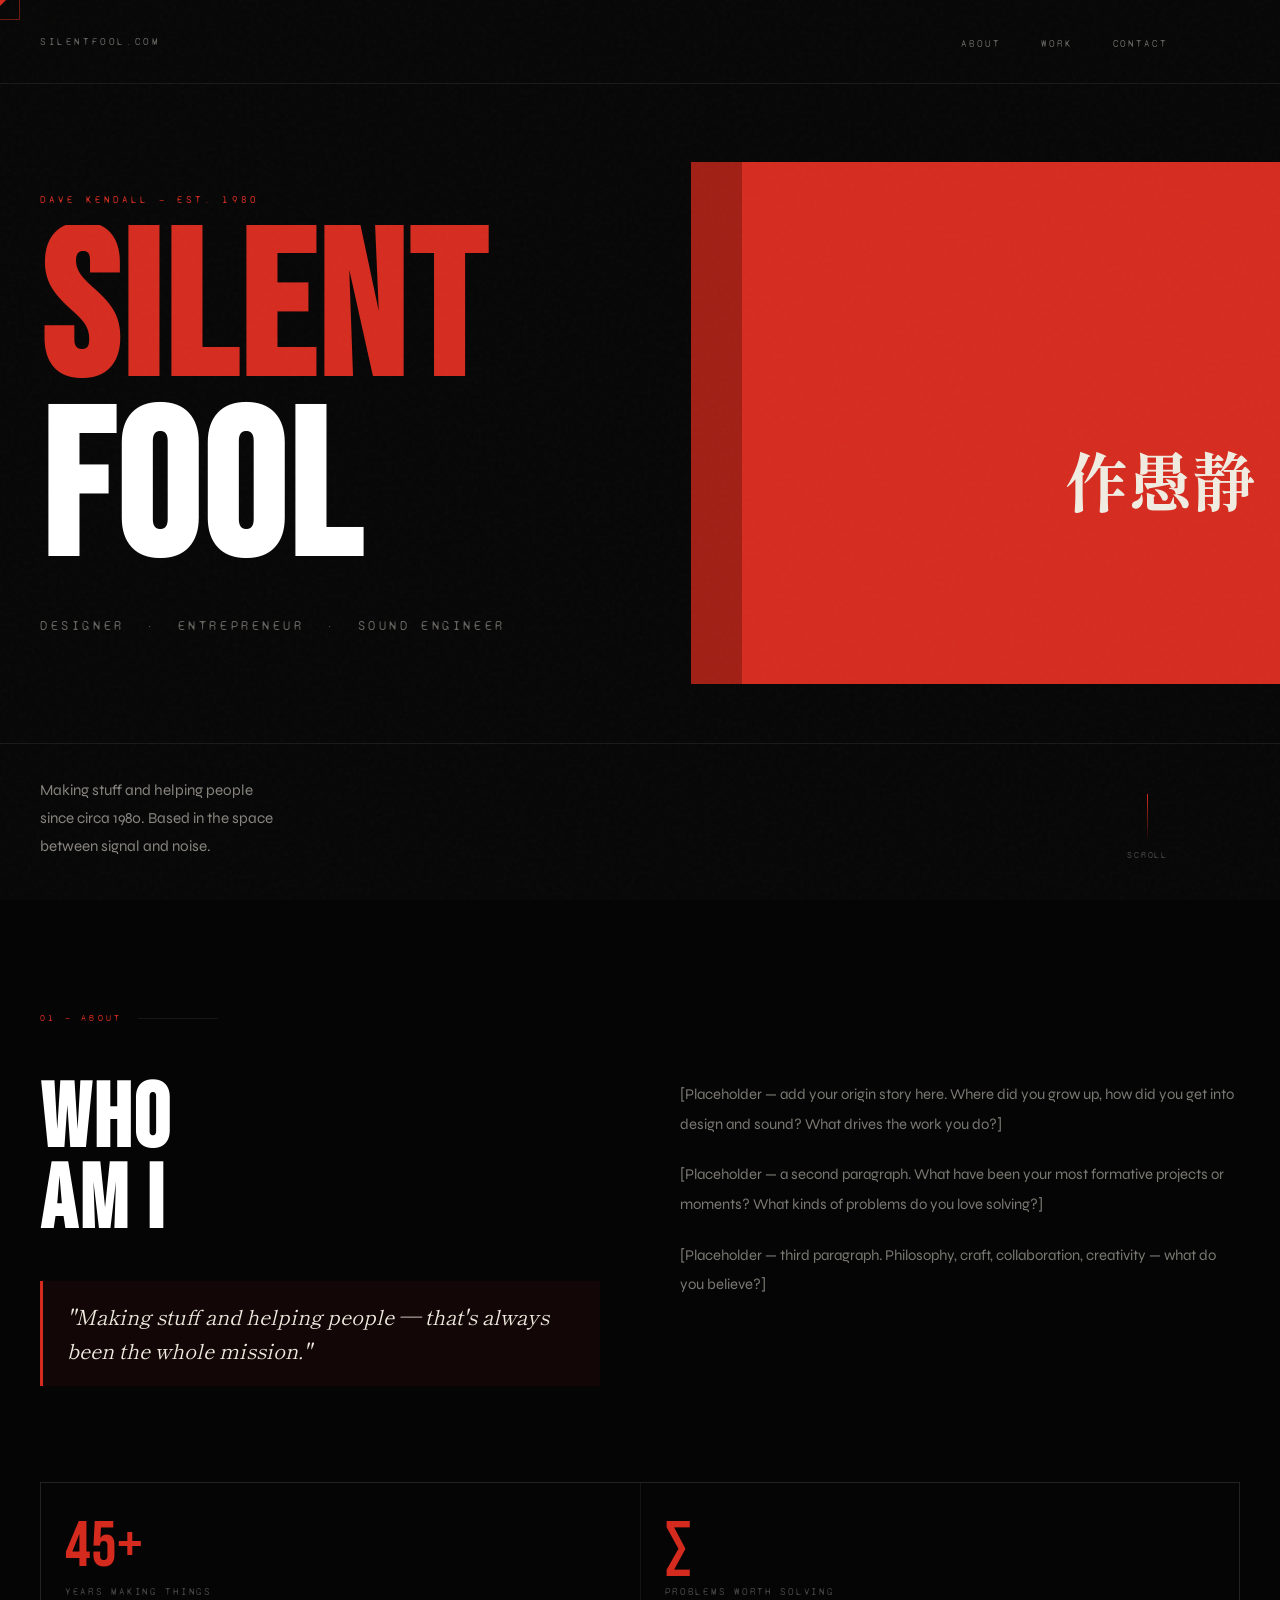
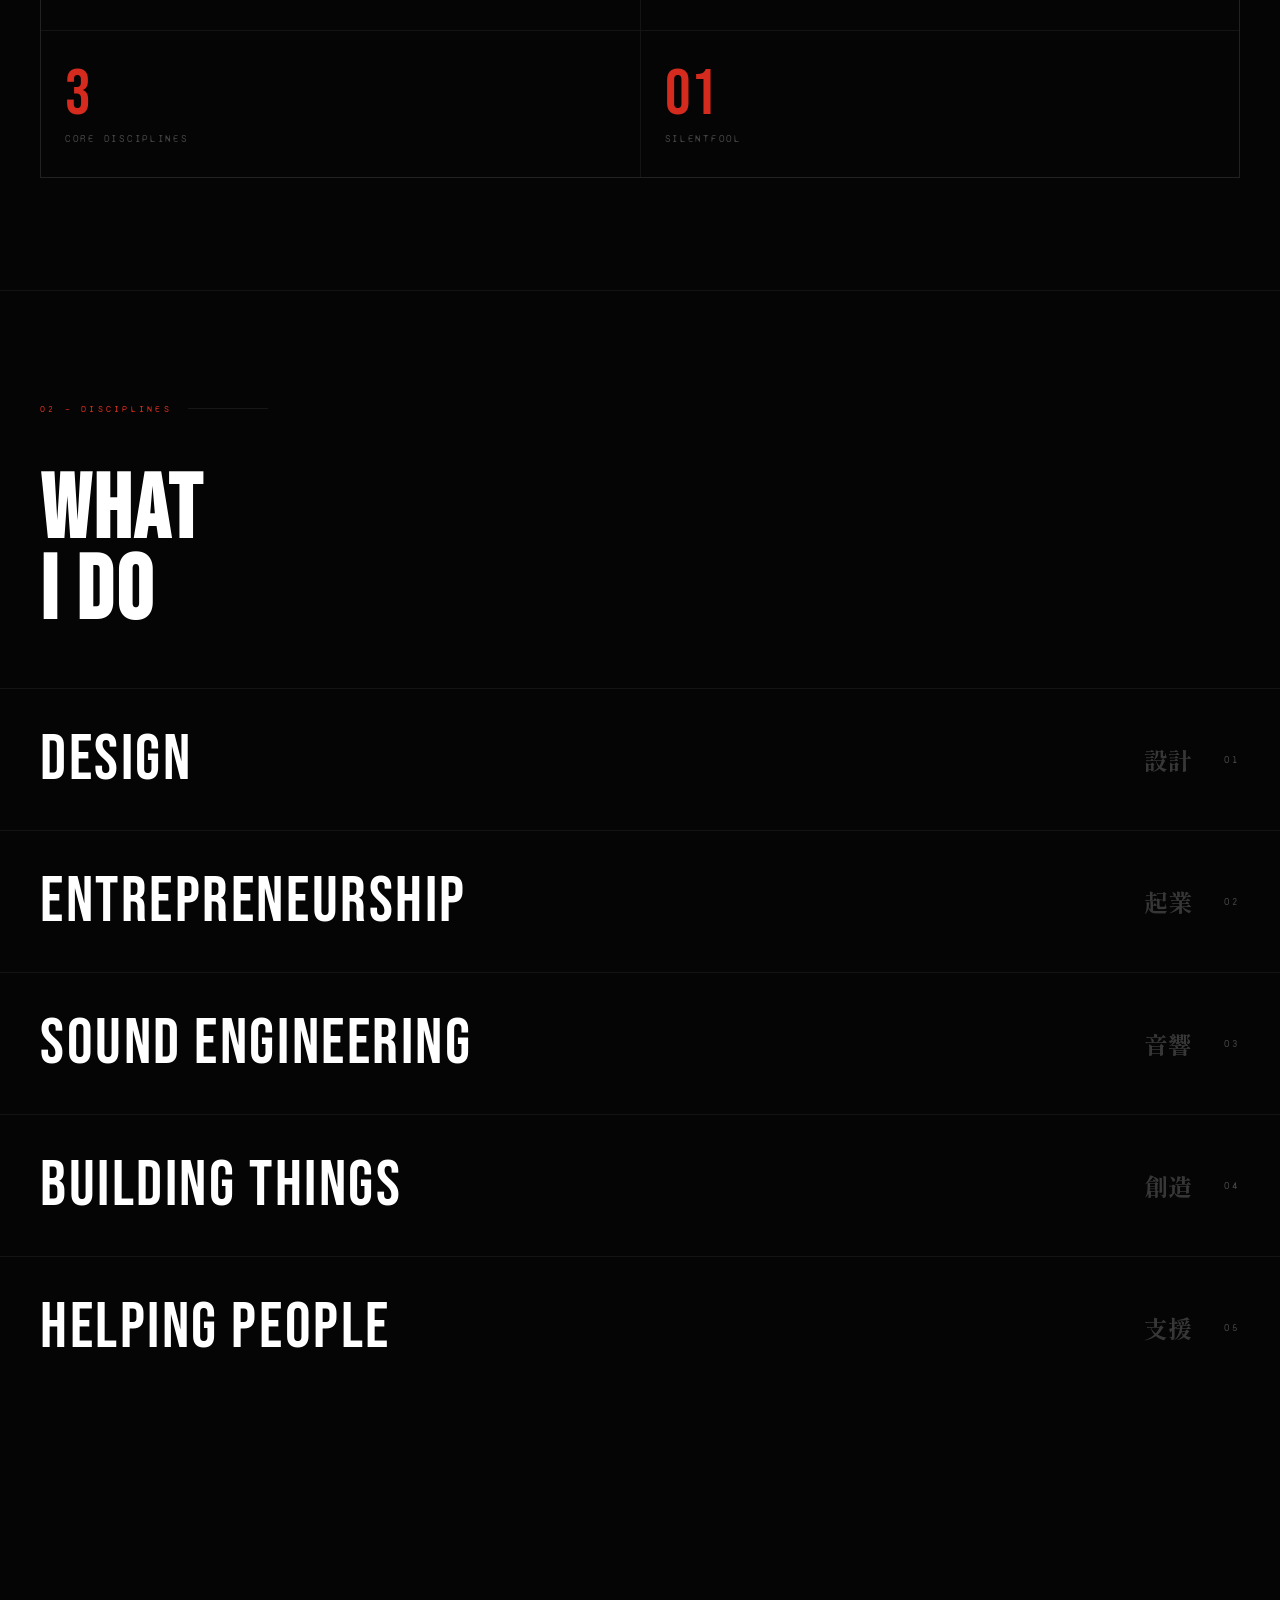
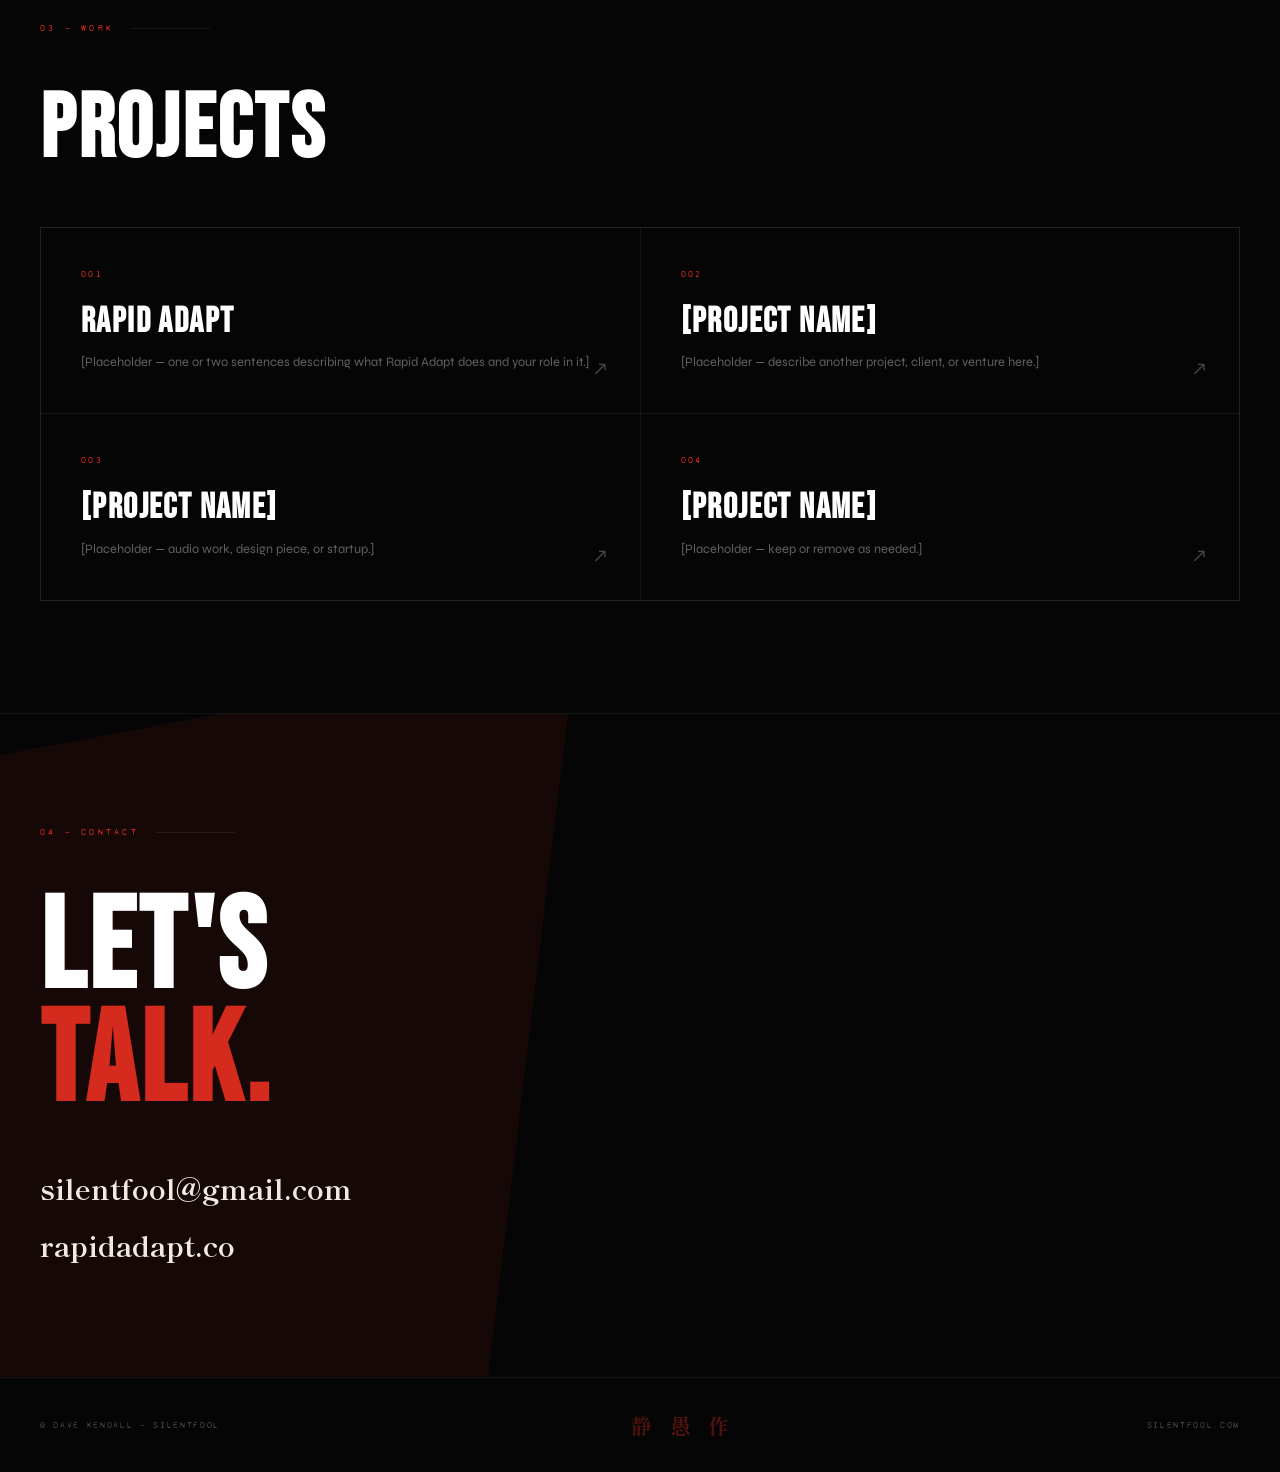
==== index.html @ 52af2497 "Add files via upload" ====
<!DOCTYPE html>
<html lang="en">
<head>
  <meta charset="UTF-8" />
  <meta name="viewport" content="width=device-width, initial-scale=1.0" />
  <title>SILENTFOOL — DAVE KENDALL</title>
  <link rel="preconnect" href="https://fonts.googleapis.com" />
  <link rel="preconnect" href="https://fonts.gstatic.com" crossorigin />
  <link href="https://fonts.googleapis.com/css2?family=Bebas+Neue&family=Shippori+Mincho:wght@400;700;800&family=Syne+Mono&family=Syne:wght@400;600&display=swap" rel="stylesheet" />
  <link rel="stylesheet" href="style.css" />
</head>
<body>

  <div id="cur"></div>
  <div id="cur-ring"></div>

  <!-- ══ HERO ══ -->
  <section class="hero">
    <div class="hero-block"></div>
    <div class="side-kanji">静<br>愚<br>作</div>

    <nav class="hero-topbar">
      <span class="topbar-logo">silentfool.com</span>
      <ul class="topbar-nav">
        <li><a href="#about">About</a></li>
        <li><a href="#disciplines">Work</a></li>
        <li><a href="#contact">Contact</a></li>
      </ul>
    </nav>

    <div class="hero-body">
      <p class="hero-eyebrow">Dave Kendall — est. 1980</p>
      <h1 class="hero-h1">
        <span class="line"><span class="red">SILENT</span></span>
        <span class="line">FOOL</span>
      </h1>
      <p class="hero-tagline">Designer &nbsp;·&nbsp; Entrepreneur &nbsp;·&nbsp; Sound Engineer</p>
    </div>

    <div class="hero-bottom">
      <p class="hero-desc">
        Making stuff and helping people<br>since circa 1980. Based in the space<br>between signal and noise.
      </p>
      <div class="scroll-cue">
        <span class="scroll-cue-line"></span>
        scroll
      </div>
    </div>
  </section>

  <!-- ══ ABOUT ══ -->
  <section class="section" id="about">
    <p class="sec-label reveal">01 — About</p>
    <div class="inner">
      <div class="about-left">
        <h2 class="sec-title reveal">WHO<br>AM I</h2>
        <blockquote class="about-pull reveal">
          "Making stuff and helping people — that's always been the whole mission."
        </blockquote>
      </div>
      <div class="about-body reveal">
        <p>[Placeholder — add your origin story here. Where did you grow up, how did you get into design and sound? What drives the work you do?]</p>
        <p>[Placeholder — a second paragraph. What have been your most formative projects or moments? What kinds of problems do you love solving?]</p>
        <p>[Placeholder — third paragraph. Philosophy, craft, collaboration, creativity — what do you believe?]</p>
      </div>
    </div>

    <div class="stats-grid reveal">
      <div class="stat-box">
        <div class="stat-num">45+</div>
        <div class="stat-label">Years making things</div>
      </div>
      <div class="stat-box">
        <div class="stat-num">∞</div>
        <div class="stat-label">Problems worth solving</div>
      </div>
      <div class="stat-box">
        <div class="stat-num">3</div>
        <div class="stat-label">Core disciplines</div>
      </div>
      <div class="stat-box">
        <div class="stat-num">01</div>
        <div class="stat-label">silentfool</div>
      </div>
    </div>
  </section>

  <!-- ══ DISCIPLINES ══ -->
  <section id="disciplines">
    <div class="disc-header">
      <p class="sec-label reveal">02 — Disciplines</p>
      <h2 class="sec-title reveal">WHAT<br>I DO</h2>
    </div>

    <div class="disc-row reveal">
      <span class="disc-name">Design</span>
      <div class="disc-right">
        <span class="disc-kanji">設計</span>
        <span class="disc-num">01</span>
      </div>
    </div>
    <div class="disc-row reveal">
      <span class="disc-name">Entrepreneurship</span>
      <div class="disc-right">
        <span class="disc-kanji">起業</span>
        <span class="disc-num">02</span>
      </div>
    </div>
    <div class="disc-row reveal">
      <span class="disc-name">Sound Engineering</span>
      <div class="disc-right">
        <span class="disc-kanji">音響</span>
        <span class="disc-num">03</span>
      </div>
    </div>
    <div class="disc-row reveal">
      <span class="disc-name">Building Things</span>
      <div class="disc-right">
        <span class="disc-kanji">創造</span>
        <span class="disc-num">04</span>
      </div>
    </div>
    <div class="disc-row reveal">
      <span class="disc-name">Helping People</span>
      <div class="disc-right">
        <span class="disc-kanji">支援</span>
        <span class="disc-num">05</span>
      </div>
    </div>
  </section>

  <!-- ══ WORK ══ -->
  <section class="section" id="work">
    <p class="sec-label reveal">03 — Work</p>
    <h2 class="sec-title reveal">PROJECTS</h2>

    <div class="work-grid reveal">
      <a class="work-card" href="https://rapidadapt.co" target="_blank" rel="noopener">
        <p class="card-num">001</p>
        <h3 class="card-title">Rapid Adapt</h3>
        <p class="card-desc">[Placeholder — one or two sentences describing what Rapid Adapt does and your role in it.]</p>
        <span class="card-arrow">↗</span>
      </a>
      <div class="work-card">
        <p class="card-num">002</p>
        <h3 class="card-title">[Project Name]</h3>
        <p class="card-desc">[Placeholder — describe another project, client, or venture here.]</p>
        <span class="card-arrow">↗</span>
      </div>
      <div class="work-card">
        <p class="card-num">003</p>
        <h3 class="card-title">[Project Name]</h3>
        <p class="card-desc">[Placeholder — audio work, design piece, or startup.]</p>
        <span class="card-arrow">↗</span>
      </div>
      <div class="work-card">
        <p class="card-num">004</p>
        <h3 class="card-title">[Project Name]</h3>
        <p class="card-desc">[Placeholder — keep or remove as needed.]</p>
        <span class="card-arrow">↗</span>
      </div>
    </div>
  </section>

  <!-- ══ CONTACT ══ -->
  <section class="section" id="contact">
    <div class="inner">
      <p class="sec-label reveal">04 — Contact</p>
      <h2 class="contact-title reveal">LET'S<br><span class="red">TALK.</span></h2>
      <div class="contact-links">
        <a class="contact-link reveal" href="mailto:silentfool@gmail.com">
          silentfool@gmail.com
          <span class="arrow">↗</span>
        </a>
        <a class="contact-link reveal" href="https://rapidadapt.co" target="_blank" rel="noopener">
          rapidadapt.co
          <span class="arrow">↗</span>
        </a>
      </div>
    </div>
  </section>

  <footer>
    <span class="footer-left">© Dave Kendall — silentfool</span>
    <span class="footer-kanji">静 愚 作</span>
    <span class="footer-right">silentfool.com</span>
  </footer>

  <script>
    // cursor
    const cur = document.getElementById('cur');
    const ring = document.getElementById('cur-ring');
    let mx = 0, my = 0, rx = 0, ry = 0;

    document.addEventListener('mousemove', e => {
      mx = e.clientX;
      my = e.clientY;
      cur.style.left = mx + 'px';
      cur.style.top  = my + 'px';
    });

    (function loop() {
      rx += (mx - rx) * .1;
      ry += (my - ry) * .1;
      ring.style.left = rx + 'px';
      ring.style.top  = ry + 'px';
      requestAnimationFrame(loop);
    })();

    document.querySelectorAll('a, .disc-row, .work-card, .stat-box').forEach(el => {
      el.addEventListener('mouseenter', () => document.body.classList.add('hovering'));
      el.addEventListener('mouseleave', () => document.body.classList.remove('hovering'));
    });

    // scroll reveal
    const obs = new IntersectionObserver(entries => {
      entries.forEach((e, i) => {
        if (e.isIntersecting) {
          setTimeout(() => e.target.classList.add('on'), i * 70);
          obs.unobserve(e.target);
        }
      });
    }, { threshold: 0.1 });

    document.querySelectorAll('.reveal').forEach(el => obs.observe(el));

    // ── TEXT SCRAMBLE ────────────────────────────────────────
    // Characters decode from noise — fitting for "signal and noise"
    {
      const GLYPHS = 'アイウエカキクセタチ!—=+*^?#01';

      function scramble(el, delay) {
        const text = el.textContent;
        const len  = text.length;
        const dur  = 750 + len * 32;

        setTimeout(() => {
          let t0 = null;
          (function tick(ts) {
            if (!t0) t0 = ts;
            const p    = Math.min((ts - t0) / dur, 1);
            const done = Math.floor(p * len);
            let out = '';
            for (let i = 0; i < len; i++) {
              if (!/[a-zA-Z0-9]/.test(text[i])) { out += text[i]; continue; }
              out += i < done
                ? text[i]
                : `<span class="sc">${GLYPHS[Math.floor(Math.random() * GLYPHS.length)]}</span>`;
            }
            el.innerHTML = out;
            p < 1 ? requestAnimationFrame(tick) : (el.textContent = text);
          })();
        }, delay);
      }

      scramble(document.querySelector('.hero-eyebrow'), 300);
      scramble(document.querySelector('.hero-tagline'), 820);
    }

    // ── MAGNETIC ELEMENTS ────────────────────────────────────
    {
      function magnetic(el, pull) {
        el.addEventListener('mousemove', e => {
          const r = el.getBoundingClientRect();
          const x = (e.clientX - r.left - r.width  / 2) * pull;
          const y = (e.clientY - r.top  - r.height / 2) * pull;
          el.style.transition = 'transform .08s linear';
          el.style.transform  = `translate(${x}px,${y}px)`;
        });
        el.addEventListener('mouseleave', () => {
          el.style.transition = 'transform .7s cubic-bezier(.22,1,.36,1)';
          el.style.transform  = '';
        });
      }

      document.querySelectorAll('.topbar-nav a').forEach(el => magnetic(el, 0.45));
      document.querySelectorAll('.contact-link').forEach(el  => magnetic(el, 0.18));
    }

    // ── HERO PARALLAX ────────────────────────────────────────
    // Delayed until after the slide-in animation completes (~1.3 s)
    {
      const hero  = document.querySelector('.hero');
      const block = document.querySelector('.hero-block');
      const kj    = document.querySelector('.side-kanji');

      setTimeout(() => {
        hero.addEventListener('mousemove', e => {
          const dx = (e.clientX / window.innerWidth  - .5) * 2;
          const dy = (e.clientY / window.innerHeight - .5) * 2;
          block.style.transform = `translate(${dx * -14}px,${dy * -9}px)`;
          kj.style.transform    = `translateY(-50%) translate(${dx * 7}px,${dy * 5}px)`;
        });

        hero.addEventListener('mouseleave', () => {
          [block, kj].forEach(el => { el.style.transition = 'transform 1.2s cubic-bezier(.22,1,.36,1)'; });
          block.style.transform = '';
          kj.style.transform    = 'translateY(-50%)';
          setTimeout(() => [block, kj].forEach(el => { el.style.transition = ''; }), 1200);
        });
      }, 1400);
    }

    // ── STAT COUNTERS ────────────────────────────────────────
    {
      const CYCLE = ['×', '≠', '≈', '∑', '∆', '◇', '∞'];

      function animateStat(el) {
        const raw = el.textContent.trim();

        // ∞ — cycle through math symbols then resolve
        if (raw === '∞') {
          let i = 0;
          const id = setInterval(() => {
            el.textContent = CYCLE[i++ % CYCLE.length];
            if (i >= CYCLE.length * 4) { clearInterval(id); el.textContent = '∞'; }
          }, 55);
          return;
        }

        // numeric — ease-out count-up
        const m = raw.match(/^(\d+)(.*)$/);
        if (!m) return;
        const target = +m[1], suffix = m[2];
        const pad    = m[1].startsWith('0') ? m[1].length : 0;
        let t0 = null;

        (function tick(ts) {
          if (!t0) t0 = ts;
          const p  = Math.min((ts - t0) / 1100, 1);
          const ep = 1 - Math.pow(1 - p, 3); // ease out cubic
          const n  = Math.round(ep * target);
          el.textContent = (pad ? String(n).padStart(pad, '0') : n) + suffix;
          p < 1 ? requestAnimationFrame(tick) : (el.textContent = raw);
        })();
      }

      const cntObs = new IntersectionObserver(entries => {
        entries.forEach(e => {
          if (!e.isIntersecting) return;
          animateStat(e.target);
          cntObs.unobserve(e.target);
        });
      }, { threshold: 0.6 });

      document.querySelectorAll('.stat-num').forEach(el => cntObs.observe(el));
    }
  </script>

</body>
</html>
---- style.css ----
*, *::before, *::after { box-sizing: border-box; margin: 0; padding: 0; }

:root {
  --black:     #050505;
  --red:       #d42b1e;
  --red2:      #a01e14;
  --cream:     #f0ebe0;
  --cream-dim: rgba(240,235,224,.4);
  --white:     #ffffff;
  --muted:     #444;
  --mono:      'Syne Mono', monospace;
}

html { scroll-behavior: smooth; }

body {
  background: var(--black);
  color: var(--cream);
  font-family: 'Syne', sans-serif;
  overflow-x: hidden;
  cursor: none;
}

/* ── CURSOR ── */
#cur {
  position: fixed; width: 12px; height: 12px;
  background: var(--red);
  pointer-events: none; z-index: 9999;
  transform: translate(-50%,-50%);
  transition: transform .12s, width .2s, height .2s;
  clip-path: polygon(50% 0%,100% 50%,50% 100%,0% 50%);
}
#cur-ring {
  position: fixed; width: 40px; height: 40px;
  border: 1px solid rgba(212,43,30,.5);
  pointer-events: none; z-index: 9998;
  transform: translate(-50%,-50%);
  transition: width .35s cubic-bezier(.22,1,.36,1), height .35s cubic-bezier(.22,1,.36,1), border-color .3s;
}
body.hovering #cur { transform: translate(-50%,-50%) scale(2); }
body.hovering #cur-ring { width: 64px; height: 64px; border-color: rgba(212,43,30,.8); }

/* ── NOISE ── */
body::before {
  content: '';
  position: fixed; inset: 0; z-index: 200;
  pointer-events: none;
  background-image: url("data:image/svg+xml,%3Csvg viewBox='0 0 256 256' xmlns='http://www.w3.org/2000/svg'%3E%3Cfilter id='n'%3E%3CfeTurbulence type='fractalNoise' baseFrequency='0.85' numOctaves='4' stitchTiles='stitch'/%3E%3C/filter%3E%3Crect width='100%25' height='100%25' filter='url(%23n)' opacity='0.04'/%3E%3C/svg%3E");
  mix-blend-mode: screen;
  opacity: .7;
}

/* ══════════════════════════════
   HERO
══════════════════════════════ */
.hero {
  min-height: 100vh;
  display: grid;
  grid-template-rows: auto 1fr auto;
  position: relative;
  overflow: hidden;
}

.hero-block {
  position: absolute;
  top: 18%; right: 0;
  width: 42vw; height: 58%;
  background: var(--red);
  z-index: 0;
  transform: translateX(100%);
  animation: slideInBlock .9s cubic-bezier(.22,1,.36,1) .4s forwards;
}

.hero-block::after {
  content: '';
  position: absolute;
  top: 0; left: -4vw;
  width: 4vw; height: 100%;
  background: var(--red2);
}

@keyframes slideInBlock {
  to { transform: translateX(0); }
}

.side-kanji {
  position: absolute;
  right: 1.5rem; top: 50%;
  transform: translateY(-50%);
  writing-mode: vertical-rl;
  font-family: 'Shippori Mincho', serif;
  font-size: clamp(2.5rem, 5vw, 4.5rem);
  font-weight: 800;
  color: var(--cream);
  letter-spacing: .15em;
  z-index: 2;
  line-height: 1;
  opacity: 0;
  animation: fadeUp .8s ease .9s forwards;
}

.hero-topbar {
  position: relative; z-index: 3;
  display: flex;
  justify-content: space-between;
  align-items: center;
  padding: 2rem 7rem 2rem 2.5rem;
  border-bottom: 1px solid rgba(255,255,255,.08);
  opacity: 0;
  animation: fadeDown .7s ease .1s forwards;
}

.topbar-logo {
  font-family: var(--mono);
  font-size: .65rem;
  letter-spacing: .25em;
  text-transform: uppercase;
  color: var(--cream-dim);
}

.topbar-nav {
  display: flex; gap: 2.5rem;
  list-style: none;
}

.topbar-nav a {
  font-family: var(--mono);
  font-size: .6rem;
  letter-spacing: .2em;
  text-transform: uppercase;
  color: var(--cream-dim);
  text-decoration: none;
  transition: color .2s;
  display: inline-block; /* required for magnetic transform */
}

.topbar-nav a:hover { color: var(--cream); }

.hero-body {
  position: relative; z-index: 3;
  display: flex;
  flex-direction: column;
  justify-content: center;
  padding: 0 7rem 0 2.5rem;
}

.hero-eyebrow {
  font-family: var(--mono);
  font-size: .65rem;
  letter-spacing: .3em;
  text-transform: uppercase;
  color: var(--red);
  margin-bottom: 1.2rem;
  opacity: 0;
  animation: fadeUp .7s ease .3s forwards;
}

.hero-h1 {
  font-family: 'Bebas Neue', sans-serif;
  font-size: clamp(6rem, 16vw, 15rem);
  line-height: .88;
  color: var(--white);
  letter-spacing: .02em;
  margin-bottom: .5rem;
  overflow: hidden;
}

.hero-h1 .line {
  display: block;
  opacity: 0;
  transform: translateY(110%);
}

.hero-h1 .line:nth-child(1) { animation: lineUp .7s cubic-bezier(.22,1,.36,1) .35s forwards; }
.hero-h1 .line:nth-child(2) { animation: lineUp .7s cubic-bezier(.22,1,.36,1) .48s forwards; }

.hero-h1 .red { color: var(--red); }

.hero-tagline {
  font-family: var(--mono);
  font-size: clamp(.65rem, 1.2vw, .8rem);
  letter-spacing: .28em;
  text-transform: uppercase;
  color: var(--cream-dim);
  margin-top: 1.5rem;
  opacity: 0;
  animation: fadeUp .7s ease .7s forwards;
}

.hero-bottom {
  position: relative; z-index: 3;
  display: flex;
  justify-content: space-between;
  align-items: flex-end;
  padding: 2rem 7rem 2.5rem 2.5rem;
  border-top: 1px solid rgba(255,255,255,.08);
  opacity: 0;
  animation: fadeUp .7s ease 1s forwards;
}

.hero-desc {
  font-size: clamp(.8rem, 1.3vw, .95rem);
  line-height: 1.85;
  color: rgba(240,235,224,.55);
  max-width: 340px;
}

.scroll-cue {
  display: flex;
  flex-direction: column;
  align-items: center;
  gap: .5rem;
  font-family: var(--mono);
  font-size: .55rem;
  letter-spacing: .2em;
  text-transform: uppercase;
  color: var(--muted);
}

.scroll-cue-line {
  width: 1px; height: 3rem;
  background: linear-gradient(to bottom, var(--red), transparent);
  animation: pulse 2s ease-in-out infinite;
}

@keyframes pulse {
  0%,100% { opacity: .4; }
  50%      { opacity: 1; }
}

/* ══════════════════════════════
   SECTIONS SHARED
══════════════════════════════ */
.section {
  padding: 7rem 2.5rem;
  position: relative;
}

.section + .section {
  border-top: 1px solid rgba(255,255,255,.06);
}

.sec-label {
  font-family: var(--mono);
  font-size: .58rem;
  letter-spacing: .35em;
  text-transform: uppercase;
  color: var(--red);
  margin-bottom: 3.5rem;
  display: flex;
  align-items: center;
  gap: 1rem;
}

.sec-label::after {
  content: '';
  flex: 1; height: 1px;
  background: rgba(255,255,255,.07);
  max-width: 80px;
}

.sec-title {
  font-family: 'Bebas Neue', sans-serif;
  font-size: clamp(3rem, 7vw, 6.5rem);
  line-height: .9;
  color: var(--white);
  letter-spacing: .03em;
}

/* ══════════════════════════════
   ABOUT
══════════════════════════════ */
#about .inner {
  display: grid;
  grid-template-columns: 1fr 1fr;
  gap: 5rem;
  align-items: start;
  margin-top: 3rem;
}

.about-left .sec-title { margin-bottom: 2.5rem; }

.about-body p {
  font-size: .93rem;
  line-height: 2;
  color: rgba(240,235,224,.5);
  margin-bottom: 1.3rem;
}

.about-pull {
  border-left: 3px solid var(--red);
  padding: 1.2rem 1.5rem;
  background: rgba(212,43,30,.06);
  font-family: 'Shippori Mincho', serif;
  font-size: 1.3rem;
  line-height: 1.6;
  color: var(--cream);
  font-style: italic;
  margin: 2rem 0;
}

.stats-grid {
  display: grid;
  grid-template-columns: 1fr 1fr;
  gap: 1px;
  background: rgba(255,255,255,.06);
  border: 1px solid rgba(255,255,255,.06);
  margin-top: 4rem;
}

.stat-box {
  background: var(--black);
  padding: 2rem 1.5rem;
  transition: background .3s;
}

.stat-box:hover { background: rgba(212,43,30,.08); }

.stat-num {
  font-family: 'Bebas Neue', sans-serif;
  font-size: 4rem;
  color: var(--red);
  line-height: 1;
  margin-bottom: .4rem;
}

.stat-label {
  font-family: var(--mono);
  font-size: .6rem;
  letter-spacing: .18em;
  text-transform: uppercase;
  color: var(--muted);
}

/* ══════════════════════════════
   DISCIPLINES
══════════════════════════════ */
#disciplines { padding: 0 0 7rem; }

.disc-header {
  padding: 7rem 2.5rem 3.5rem;
  border-top: 1px solid rgba(255,255,255,.06);
}

.disc-row {
  display: flex;
  align-items: center;
  justify-content: space-between;
  padding: 2rem 2.5rem;
  border-top: 1px solid rgba(255,255,255,.06);
  position: relative;
  overflow: hidden;
  transition: padding-left .4s cubic-bezier(.22,1,.36,1);
  cursor: default;
}

.disc-row::before {
  content: '';
  position: absolute; inset: 0;
  background: var(--red);
  transform: scaleX(0);
  transform-origin: left;
  transition: transform .5s cubic-bezier(.22,1,.36,1);
  z-index: 0;
}

.disc-row:hover::before { transform: scaleX(1); }
.disc-row:hover { padding-left: 4rem; }

.disc-name {
  font-family: 'Bebas Neue', sans-serif;
  font-size: clamp(2.5rem, 5vw, 5rem);
  color: var(--white);
  letter-spacing: .04em;
  position: relative; z-index: 1;
  transition: color .3s;
}

.disc-right {
  display: flex;
  align-items: center;
  gap: 2rem;
  position: relative; z-index: 1;
}

.disc-kanji {
  font-family: 'Shippori Mincho', serif;
  font-size: 1.5rem;
  font-weight: 800;
  color: rgba(255,255,255,.2);
  transition: color .3s;
}

.disc-row:hover .disc-kanji { color: rgba(255,255,255,.6); }

.disc-num {
  font-family: var(--mono);
  font-size: .6rem;
  letter-spacing: .2em;
  color: var(--muted);
  transition: color .3s;
}

.disc-row:hover .disc-num { color: rgba(255,255,255,.5); }

/* ══════════════════════════════
   WORK
══════════════════════════════ */
.work-grid {
  display: grid;
  grid-template-columns: repeat(2, 1fr);
  gap: 1px;
  background: rgba(255,255,255,.06);
  border: 1px solid rgba(255,255,255,.06);
  margin-top: 3.5rem;
}

.work-card {
  background: var(--black);
  padding: 2.5rem;
  position: relative;
  overflow: hidden;
  text-decoration: none;
  display: block;
  transition: background .3s;
}

.work-card::before {
  content: '';
  position: absolute;
  top: 0; left: 0;
  width: 3px; height: 0;
  background: var(--red);
  transition: height .4s cubic-bezier(.22,1,.36,1);
}

.work-card:hover::before { height: 100%; }
.work-card:hover { background: rgba(255,255,255,.02); }

.card-num {
  font-family: var(--mono);
  font-size: .58rem;
  letter-spacing: .25em;
  color: var(--red);
  margin-bottom: 1.5rem;
}

.card-title {
  font-family: 'Bebas Neue', sans-serif;
  font-size: 2.2rem;
  color: var(--white);
  letter-spacing: .04em;
  margin-bottom: .75rem;
  line-height: 1;
}

.card-desc {
  font-size: .8rem;
  line-height: 1.75;
  color: var(--cream-dim);
}

.card-arrow {
  position: absolute;
  bottom: 2rem; right: 2rem;
  font-size: 1.2rem;
  color: var(--muted);
  transition: transform .3s, color .3s;
}

.work-card:hover .card-arrow {
  transform: translate(4px,-4px);
  color: var(--red);
}

/* ══════════════════════════════
   CONTACT
══════════════════════════════ */
#contact {
  position: relative;
  overflow: hidden;
}

#contact::before {
  content: '';
  position: absolute;
  bottom: -10%; left: -5%;
  width: 50vw; height: 120%;
  background: var(--red);
  z-index: 0;
  clip-path: polygon(0 15%, 100% 0%, 85% 100%, 0% 100%);
  opacity: .08;
}

#contact .inner {
  position: relative; z-index: 1;
}

.contact-title {
  font-family: 'Bebas Neue', sans-serif;
  font-size: clamp(4rem, 10vw, 9rem);
  line-height: .88;
  color: var(--white);
  letter-spacing: .03em;
  margin: 2rem 0 3rem;
}

.contact-title .red { color: var(--red); }

.contact-links {
  display: flex;
  flex-direction: column;
  gap: 1rem;
}

.contact-link {
  display: inline-flex;
  align-items: center;
  gap: 1rem;
  font-family: 'Shippori Mincho', serif;
  font-size: clamp(1.2rem, 2.5vw, 1.8rem);
  font-weight: 700;
  color: var(--cream);
  text-decoration: none;
  position: relative;
  width: fit-content;
  transition: color .25s;
}

.contact-link::after {
  content: '';
  position: absolute;
  bottom: -3px; left: 0; right: 0;
  height: 1px;
  background: var(--red);
  transform: scaleX(0);
  transform-origin: left;
  transition: transform .4s cubic-bezier(.22,1,.36,1);
}

.contact-link:hover { color: var(--white); }
.contact-link:hover::after { transform: scaleX(1); }

.contact-link .arrow {
  font-size: .9rem;
  color: var(--red);
  opacity: 0;
  transform: translateX(-6px);
  transition: opacity .25s, transform .25s;
}

.contact-link:hover .arrow {
  opacity: 1;
  transform: translateX(0);
}

/* ══════════════════════════════
   FOOTER
══════════════════════════════ */
footer {
  border-top: 1px solid rgba(255,255,255,.06);
  padding: 2rem 2.5rem;
  display: flex;
  justify-content: space-between;
  align-items: center;
}

.footer-left,
.footer-right {
  font-family: var(--mono);
  font-size: .58rem;
  letter-spacing: .18em;
  text-transform: uppercase;
  color: var(--muted);
}

.footer-kanji {
  font-family: 'Shippori Mincho', serif;
  font-weight: 800;
  font-size: 1.3rem;
  color: var(--red);
  opacity: .35;
  letter-spacing: .3em;
}

/* ══════════════════════════════
   ANIMATIONS
══════════════════════════════ */
@keyframes fadeUp {
  from { opacity: 0; transform: translateY(20px); }
  to   { opacity: 1; transform: translateY(0); }
}
@keyframes fadeDown {
  from { opacity: 0; transform: translateY(-12px); }
  to   { opacity: 1; transform: translateY(0); }
}
@keyframes lineUp {
  from { opacity: 0; transform: translateY(110%); }
  to   { opacity: 1; transform: translateY(0); }
}

.reveal {
  opacity: 0;
  transform: translateY(28px);
  transition: opacity .85s cubic-bezier(.22,1,.36,1), transform .85s cubic-bezier(.22,1,.36,1);
}
.reveal.on { opacity: 1; transform: none; }

/* scramble glyph colour */
.sc { color: var(--red); }

/* ══════════════════════════════
   RESPONSIVE
══════════════════════════════ */
@media (max-width: 720px) {
  .hero-topbar, .hero-body, .hero-bottom { padding-left: 1.25rem; padding-right: 5rem; }
  .hero-block { width: 55vw; }
  .side-kanji { font-size: 1.8rem; right: .6rem; }
  #about .inner { grid-template-columns: 1fr; gap: 3rem; }
  .work-grid { grid-template-columns: 1fr; }
  .stats-grid { grid-template-columns: 1fr 1fr; }
  .section { padding: 5rem 1.25rem; }
  .disc-header { padding: 5rem 1.25rem 3rem; }
  .disc-row { padding: 1.5rem 1.25rem; }
  body { cursor: auto; }
  #cur, #cur-ring { display: none; }
}
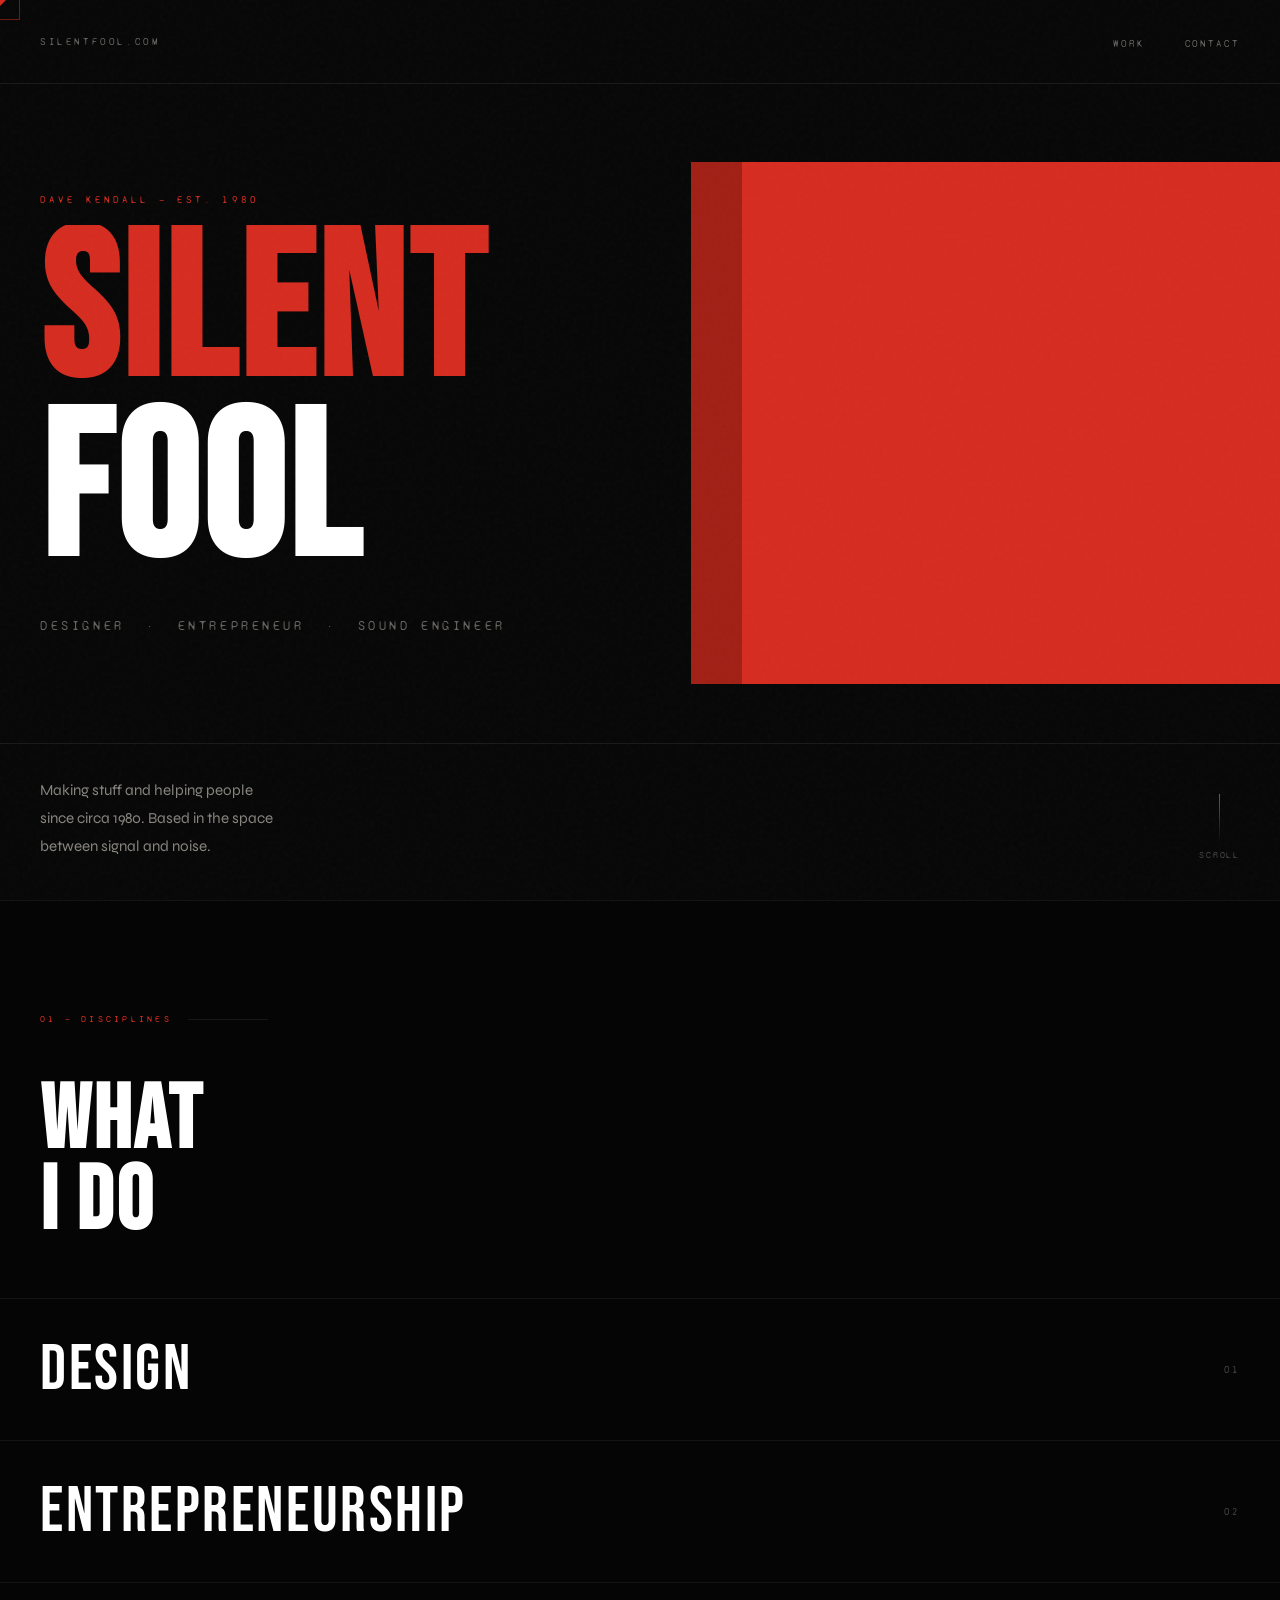
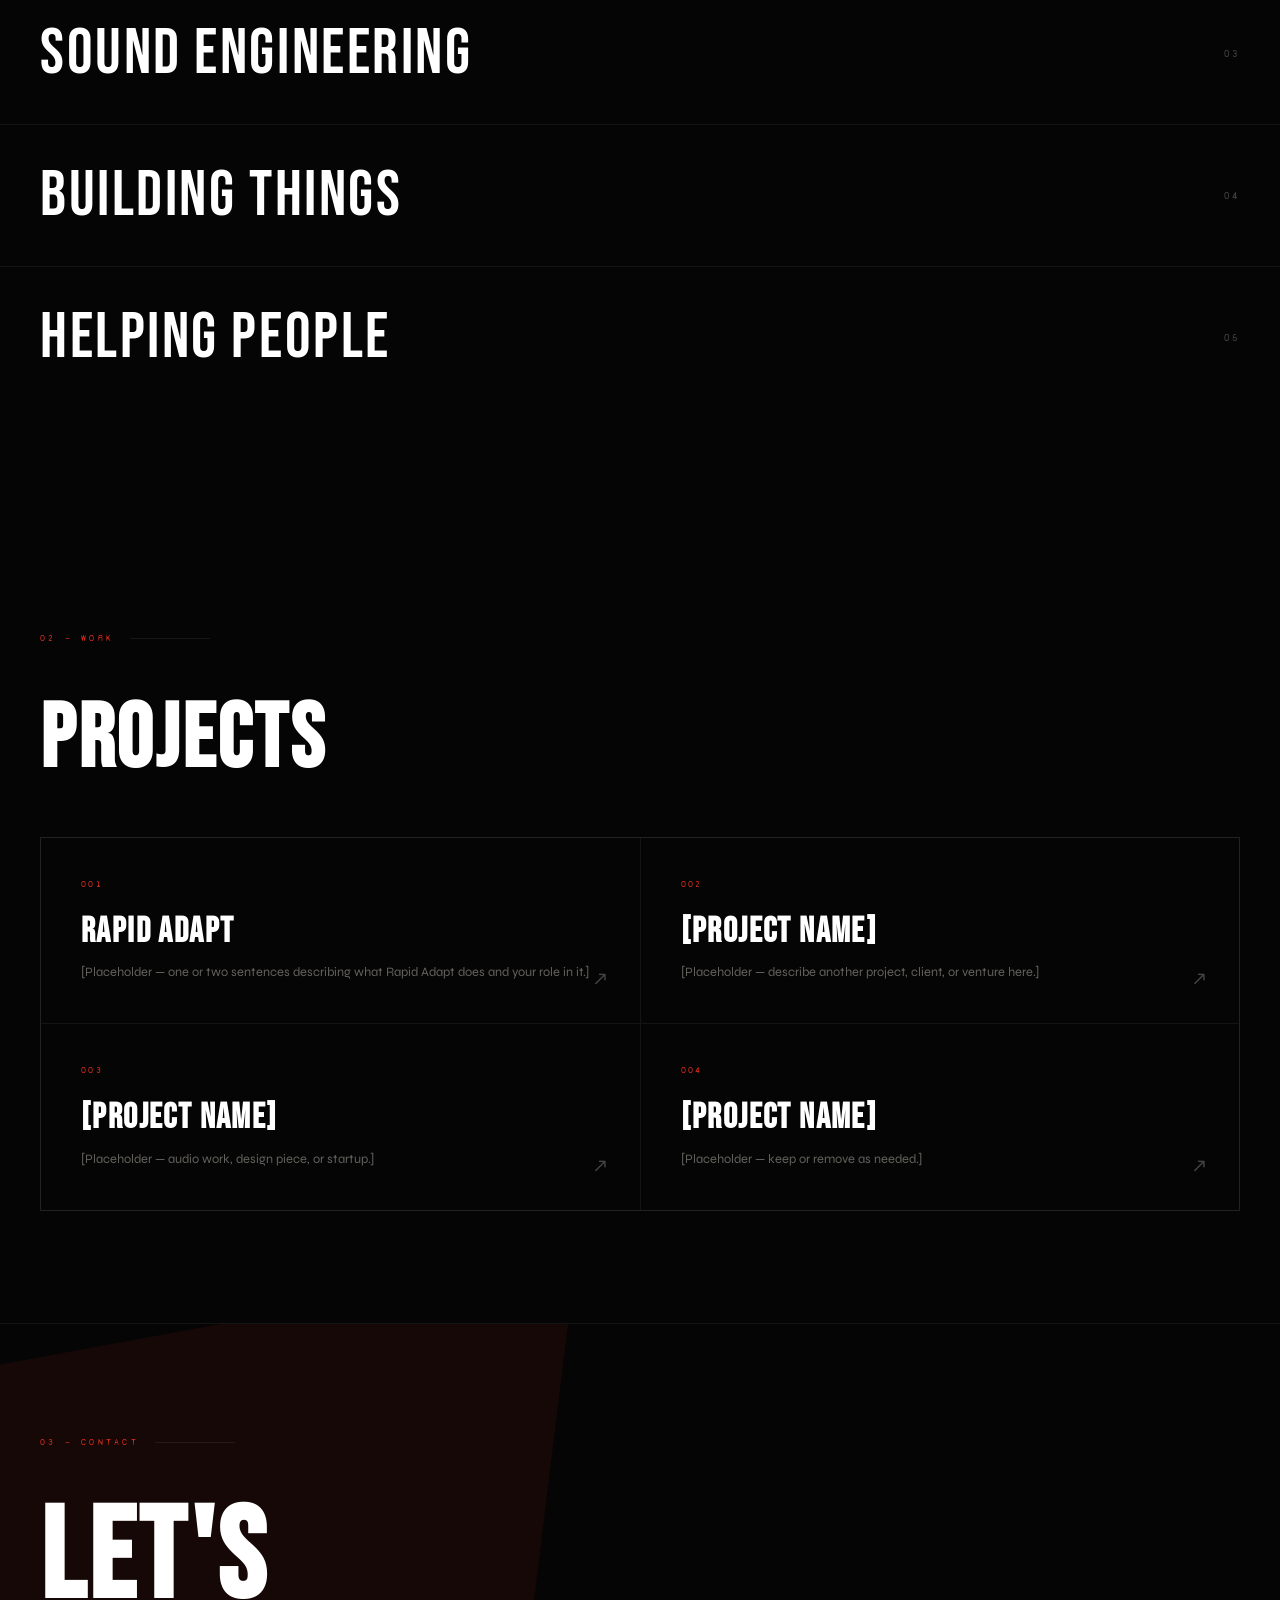
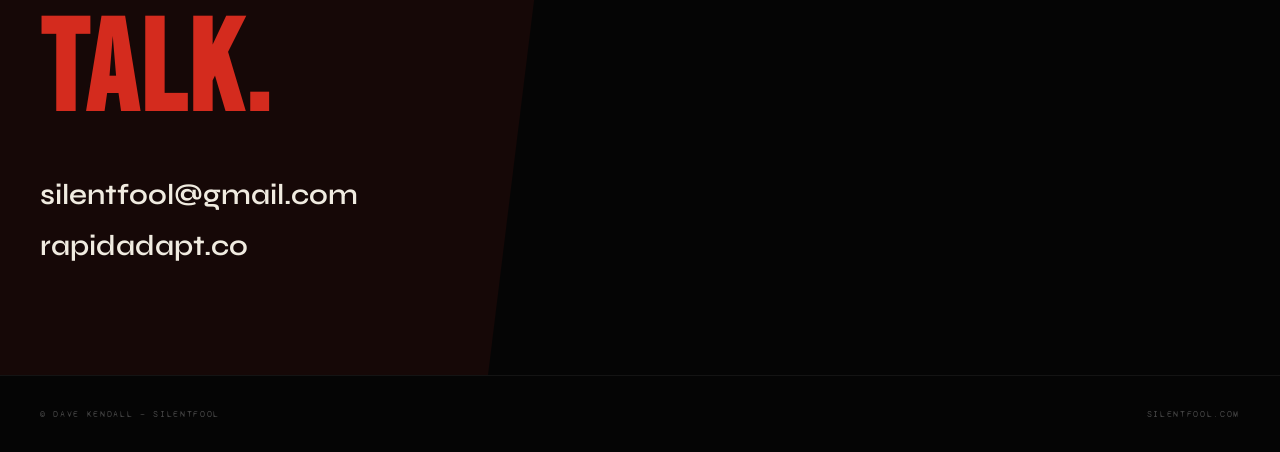
==== commit 5f3d3c4d: "Add files via upload" ====
--- a/index.html
+++ b/index.html
@@ -6,7 +6,7 @@
   <title>SILENTFOOL — DAVE KENDALL</title>
   <link rel="preconnect" href="https://fonts.googleapis.com" />
   <link rel="preconnect" href="https://fonts.gstatic.com" crossorigin />
-  <link href="https://fonts.googleapis.com/css2?family=Bebas+Neue&family=Shippori+Mincho:wght@400;700;800&family=Syne+Mono&family=Syne:wght@400;600&display=swap" rel="stylesheet" />
+  <link href="https://fonts.googleapis.com/css2?family=Bebas+Neue&family=Syne+Mono&family=Syne:wght@400;600&display=swap" rel="stylesheet" />
   <link rel="stylesheet" href="style.css" />
 </head>
 <body>
@@ -17,12 +17,10 @@
   <!-- ══ HERO ══ -->
   <section class="hero">
     <div class="hero-block"></div>
-    <div class="side-kanji">静<br>愚<br>作</div>
 
     <nav class="hero-topbar">
       <span class="topbar-logo">silentfool.com</span>
       <ul class="topbar-nav">
-        <li><a href="#about">About</a></li>
         <li><a href="#disciplines">Work</a></li>
         <li><a href="#contact">Contact</a></li>
       </ul>
@@ -48,90 +46,38 @@
     </div>
   </section>
 
-  <!-- ══ ABOUT ══ -->
-  <section class="section" id="about">
-    <p class="sec-label reveal">01 — About</p>
-    <div class="inner">
-      <div class="about-left">
-        <h2 class="sec-title reveal">WHO<br>AM I</h2>
-        <blockquote class="about-pull reveal">
-          "Making stuff and helping people — that's always been the whole mission."
-        </blockquote>
-      </div>
-      <div class="about-body reveal">
-        <p>[Placeholder — add your origin story here. Where did you grow up, how did you get into design and sound? What drives the work you do?]</p>
-        <p>[Placeholder — a second paragraph. What have been your most formative projects or moments? What kinds of problems do you love solving?]</p>
-        <p>[Placeholder — third paragraph. Philosophy, craft, collaboration, creativity — what do you believe?]</p>
-      </div>
-    </div>
-
-    <div class="stats-grid reveal">
-      <div class="stat-box">
-        <div class="stat-num">45+</div>
-        <div class="stat-label">Years making things</div>
-      </div>
-      <div class="stat-box">
-        <div class="stat-num">∞</div>
-        <div class="stat-label">Problems worth solving</div>
-      </div>
-      <div class="stat-box">
-        <div class="stat-num">3</div>
-        <div class="stat-label">Core disciplines</div>
-      </div>
-      <div class="stat-box">
-        <div class="stat-num">01</div>
-        <div class="stat-label">silentfool</div>
-      </div>
-    </div>
-  </section>
-
   <!-- ══ DISCIPLINES ══ -->
   <section id="disciplines">
     <div class="disc-header">
-      <p class="sec-label reveal">02 — Disciplines</p>
+      <p class="sec-label reveal">01 — Disciplines</p>
       <h2 class="sec-title reveal">WHAT<br>I DO</h2>
     </div>
 
     <div class="disc-row reveal">
       <span class="disc-name">Design</span>
-      <div class="disc-right">
-        <span class="disc-kanji">設計</span>
-        <span class="disc-num">01</span>
-      </div>
+      <span class="disc-num">01</span>
     </div>
     <div class="disc-row reveal">
       <span class="disc-name">Entrepreneurship</span>
-      <div class="disc-right">
-        <span class="disc-kanji">起業</span>
-        <span class="disc-num">02</span>
-      </div>
+      <span class="disc-num">02</span>
     </div>
     <div class="disc-row reveal">
       <span class="disc-name">Sound Engineering</span>
-      <div class="disc-right">
-        <span class="disc-kanji">音響</span>
-        <span class="disc-num">03</span>
-      </div>
+      <span class="disc-num">03</span>
     </div>
     <div class="disc-row reveal">
       <span class="disc-name">Building Things</span>
-      <div class="disc-right">
-        <span class="disc-kanji">創造</span>
-        <span class="disc-num">04</span>
-      </div>
+      <span class="disc-num">04</span>
     </div>
     <div class="disc-row reveal">
       <span class="disc-name">Helping People</span>
-      <div class="disc-right">
-        <span class="disc-kanji">支援</span>
-        <span class="disc-num">05</span>
-      </div>
+      <span class="disc-num">05</span>
     </div>
   </section>
 
   <!-- ══ WORK ══ -->
   <section class="section" id="work">
-    <p class="sec-label reveal">03 — Work</p>
+    <p class="sec-label reveal">02 — Work</p>
     <h2 class="sec-title reveal">PROJECTS</h2>
 
     <div class="work-grid reveal">
@@ -165,7 +111,7 @@
   <!-- ══ CONTACT ══ -->
   <section class="section" id="contact">
     <div class="inner">
-      <p class="sec-label reveal">04 — Contact</p>
+      <p class="sec-label reveal">03 — Contact</p>
       <h2 class="contact-title reveal">LET'S<br><span class="red">TALK.</span></h2>
       <div class="contact-links">
         <a class="contact-link reveal" href="mailto:silentfool@gmail.com">
@@ -182,7 +128,6 @@
 
   <footer>
     <span class="footer-left">© Dave Kendall — silentfool</span>
-    <span class="footer-kanji">静 愚 作</span>
     <span class="footer-right">silentfool.com</span>
   </footer>
 
@@ -207,7 +152,7 @@
       requestAnimationFrame(loop);
     })();
 
-    document.querySelectorAll('a, .disc-row, .work-card, .stat-box').forEach(el => {
+    document.querySelectorAll('a, .disc-row, .work-card').forEach(el => {
       el.addEventListener('mouseenter', () => document.body.classList.add('hovering'));
       el.addEventListener('mouseleave', () => document.body.classList.remove('hovering'));
     });
@@ -225,7 +170,6 @@
     document.querySelectorAll('.reveal').forEach(el => obs.observe(el));
 
     // ── TEXT SCRAMBLE ────────────────────────────────────────
-    // Characters decode from noise — fitting for "signal and noise"
     {
       const GLYPHS = 'アイウエカキクセタチ!—=+*^?#01';
 
@@ -278,73 +222,24 @@
     }
 
     // ── HERO PARALLAX ────────────────────────────────────────
-    // Delayed until after the slide-in animation completes (~1.3 s)
     {
       const hero  = document.querySelector('.hero');
       const block = document.querySelector('.hero-block');
-      const kj    = document.querySelector('.side-kanji');
 
       setTimeout(() => {
         hero.addEventListener('mousemove', e => {
           const dx = (e.clientX / window.innerWidth  - .5) * 2;
           const dy = (e.clientY / window.innerHeight - .5) * 2;
           block.style.transform = `translate(${dx * -14}px,${dy * -9}px)`;
-          kj.style.transform    = `translateY(-50%) translate(${dx * 7}px,${dy * 5}px)`;
         });
 
         hero.addEventListener('mouseleave', () => {
-          [block, kj].forEach(el => { el.style.transition = 'transform 1.2s cubic-bezier(.22,1,.36,1)'; });
-          block.style.transform = '';
-          kj.style.transform    = 'translateY(-50%)';
-          setTimeout(() => [block, kj].forEach(el => { el.style.transition = ''; }), 1200);
+          block.style.transition = 'transform 1.2s cubic-bezier(.22,1,.36,1)';
+          block.style.transform  = '';
+          setTimeout(() => { block.style.transition = ''; }, 1200);
         });
       }, 1400);
     }
-
-    // ── STAT COUNTERS ────────────────────────────────────────
-    {
-      const CYCLE = ['×', '≠', '≈', '∑', '∆', '◇', '∞'];
-
-      function animateStat(el) {
-        const raw = el.textContent.trim();
-
-        // ∞ — cycle through math symbols then resolve
-        if (raw === '∞') {
-          let i = 0;
-          const id = setInterval(() => {
-            el.textContent = CYCLE[i++ % CYCLE.length];
-            if (i >= CYCLE.length * 4) { clearInterval(id); el.textContent = '∞'; }
-          }, 55);
-          return;
-        }
-
-        // numeric — ease-out count-up
-        const m = raw.match(/^(\d+)(.*)$/);
-        if (!m) return;
-        const target = +m[1], suffix = m[2];
-        const pad    = m[1].startsWith('0') ? m[1].length : 0;
-        let t0 = null;
-
-        (function tick(ts) {
-          if (!t0) t0 = ts;
-          const p  = Math.min((ts - t0) / 1100, 1);
-          const ep = 1 - Math.pow(1 - p, 3); // ease out cubic
-          const n  = Math.round(ep * target);
-          el.textContent = (pad ? String(n).padStart(pad, '0') : n) + suffix;
-          p < 1 ? requestAnimationFrame(tick) : (el.textContent = raw);
-        })();
-      }
-
-      const cntObs = new IntersectionObserver(entries => {
-        entries.forEach(e => {
-          if (!e.isIntersecting) return;
-          animateStat(e.target);
-          cntObs.unobserve(e.target);
-        });
-      }, { threshold: 0.6 });
-
-      document.querySelectorAll('.stat-num').forEach(el => cntObs.observe(el));
-    }
   </script>
 
 </body>
--- a/style.css
+++ b/style.css
@@ -83,28 +83,12 @@
   to { transform: translateX(0); }
 }
 
-.side-kanji {
-  position: absolute;
-  right: 1.5rem; top: 50%;
-  transform: translateY(-50%);
-  writing-mode: vertical-rl;
-  font-family: 'Shippori Mincho', serif;
-  font-size: clamp(2.5rem, 5vw, 4.5rem);
-  font-weight: 800;
-  color: var(--cream);
-  letter-spacing: .15em;
-  z-index: 2;
-  line-height: 1;
-  opacity: 0;
-  animation: fadeUp .8s ease .9s forwards;
-}
-
 .hero-topbar {
   position: relative; z-index: 3;
   display: flex;
   justify-content: space-between;
   align-items: center;
-  padding: 2rem 7rem 2rem 2.5rem;
+  padding: 2rem 2.5rem;
   border-bottom: 1px solid rgba(255,255,255,.08);
   opacity: 0;
   animation: fadeDown .7s ease .1s forwards;
@@ -131,7 +115,7 @@
   color: var(--cream-dim);
   text-decoration: none;
   transition: color .2s;
-  display: inline-block; /* required for magnetic transform */
+  display: inline-block;
 }
 
 .topbar-nav a:hover { color: var(--cream); }
@@ -141,7 +125,7 @@
   display: flex;
   flex-direction: column;
   justify-content: center;
-  padding: 0 7rem 0 2.5rem;
+  padding: 0 2.5rem;
 }
 
 .hero-eyebrow {
@@ -192,7 +176,7 @@
   display: flex;
   justify-content: space-between;
   align-items: flex-end;
-  padding: 2rem 7rem 2.5rem 2.5rem;
+  padding: 2rem 2.5rem 2.5rem;
   border-top: 1px solid rgba(255,255,255,.08);
   opacity: 0;
   animation: fadeUp .7s ease 1s forwards;
@@ -265,71 +249,6 @@
   line-height: .9;
   color: var(--white);
   letter-spacing: .03em;
-}
-
-/* ══════════════════════════════
-   ABOUT
-══════════════════════════════ */
-#about .inner {
-  display: grid;
-  grid-template-columns: 1fr 1fr;
-  gap: 5rem;
-  align-items: start;
-  margin-top: 3rem;
-}
-
-.about-left .sec-title { margin-bottom: 2.5rem; }
-
-.about-body p {
-  font-size: .93rem;
-  line-height: 2;
-  color: rgba(240,235,224,.5);
-  margin-bottom: 1.3rem;
-}
-
-.about-pull {
-  border-left: 3px solid var(--red);
-  padding: 1.2rem 1.5rem;
-  background: rgba(212,43,30,.06);
-  font-family: 'Shippori Mincho', serif;
-  font-size: 1.3rem;
-  line-height: 1.6;
-  color: var(--cream);
-  font-style: italic;
-  margin: 2rem 0;
-}
-
-.stats-grid {
-  display: grid;
-  grid-template-columns: 1fr 1fr;
-  gap: 1px;
-  background: rgba(255,255,255,.06);
-  border: 1px solid rgba(255,255,255,.06);
-  margin-top: 4rem;
-}
-
-.stat-box {
-  background: var(--black);
-  padding: 2rem 1.5rem;
-  transition: background .3s;
-}
-
-.stat-box:hover { background: rgba(212,43,30,.08); }
-
-.stat-num {
-  font-family: 'Bebas Neue', sans-serif;
-  font-size: 4rem;
-  color: var(--red);
-  line-height: 1;
-  margin-bottom: .4rem;
-}
-
-.stat-label {
-  font-family: var(--mono);
-  font-size: .6rem;
-  letter-spacing: .18em;
-  text-transform: uppercase;
-  color: var(--muted);
 }
 
 /* ══════════════════════════════
@@ -373,25 +292,7 @@
   color: var(--white);
   letter-spacing: .04em;
   position: relative; z-index: 1;
-  transition: color .3s;
-}
-
-.disc-right {
-  display: flex;
-  align-items: center;
-  gap: 2rem;
-  position: relative; z-index: 1;
-}
-
-.disc-kanji {
-  font-family: 'Shippori Mincho', serif;
-  font-size: 1.5rem;
-  font-weight: 800;
-  color: rgba(255,255,255,.2);
-  transition: color .3s;
-}
-
-.disc-row:hover .disc-kanji { color: rgba(255,255,255,.6); }
+}
 
 .disc-num {
   font-family: var(--mono);
@@ -399,6 +300,7 @@
   letter-spacing: .2em;
   color: var(--muted);
   transition: color .3s;
+  position: relative; z-index: 1;
 }
 
 .disc-row:hover .disc-num { color: rgba(255,255,255,.5); }
@@ -517,9 +419,9 @@
   display: inline-flex;
   align-items: center;
   gap: 1rem;
-  font-family: 'Shippori Mincho', serif;
+  font-family: 'Syne', sans-serif;
   font-size: clamp(1.2rem, 2.5vw, 1.8rem);
-  font-weight: 700;
+  font-weight: 600;
   color: var(--cream);
   text-decoration: none;
   position: relative;
@@ -574,15 +476,6 @@
   color: var(--muted);
 }
 
-.footer-kanji {
-  font-family: 'Shippori Mincho', serif;
-  font-weight: 800;
-  font-size: 1.3rem;
-  color: var(--red);
-  opacity: .35;
-  letter-spacing: .3em;
-}
-
 /* ══════════════════════════════
    ANIMATIONS
 ══════════════════════════════ */
@@ -613,12 +506,9 @@
    RESPONSIVE
 ══════════════════════════════ */
 @media (max-width: 720px) {
-  .hero-topbar, .hero-body, .hero-bottom { padding-left: 1.25rem; padding-right: 5rem; }
+  .hero-topbar, .hero-body, .hero-bottom { padding-left: 1.25rem; padding-right: 1.25rem; }
   .hero-block { width: 55vw; }
-  .side-kanji { font-size: 1.8rem; right: .6rem; }
-  #about .inner { grid-template-columns: 1fr; gap: 3rem; }
   .work-grid { grid-template-columns: 1fr; }
-  .stats-grid { grid-template-columns: 1fr 1fr; }
   .section { padding: 5rem 1.25rem; }
   .disc-header { padding: 5rem 1.25rem 3rem; }
   .disc-row { padding: 1.5rem 1.25rem; }
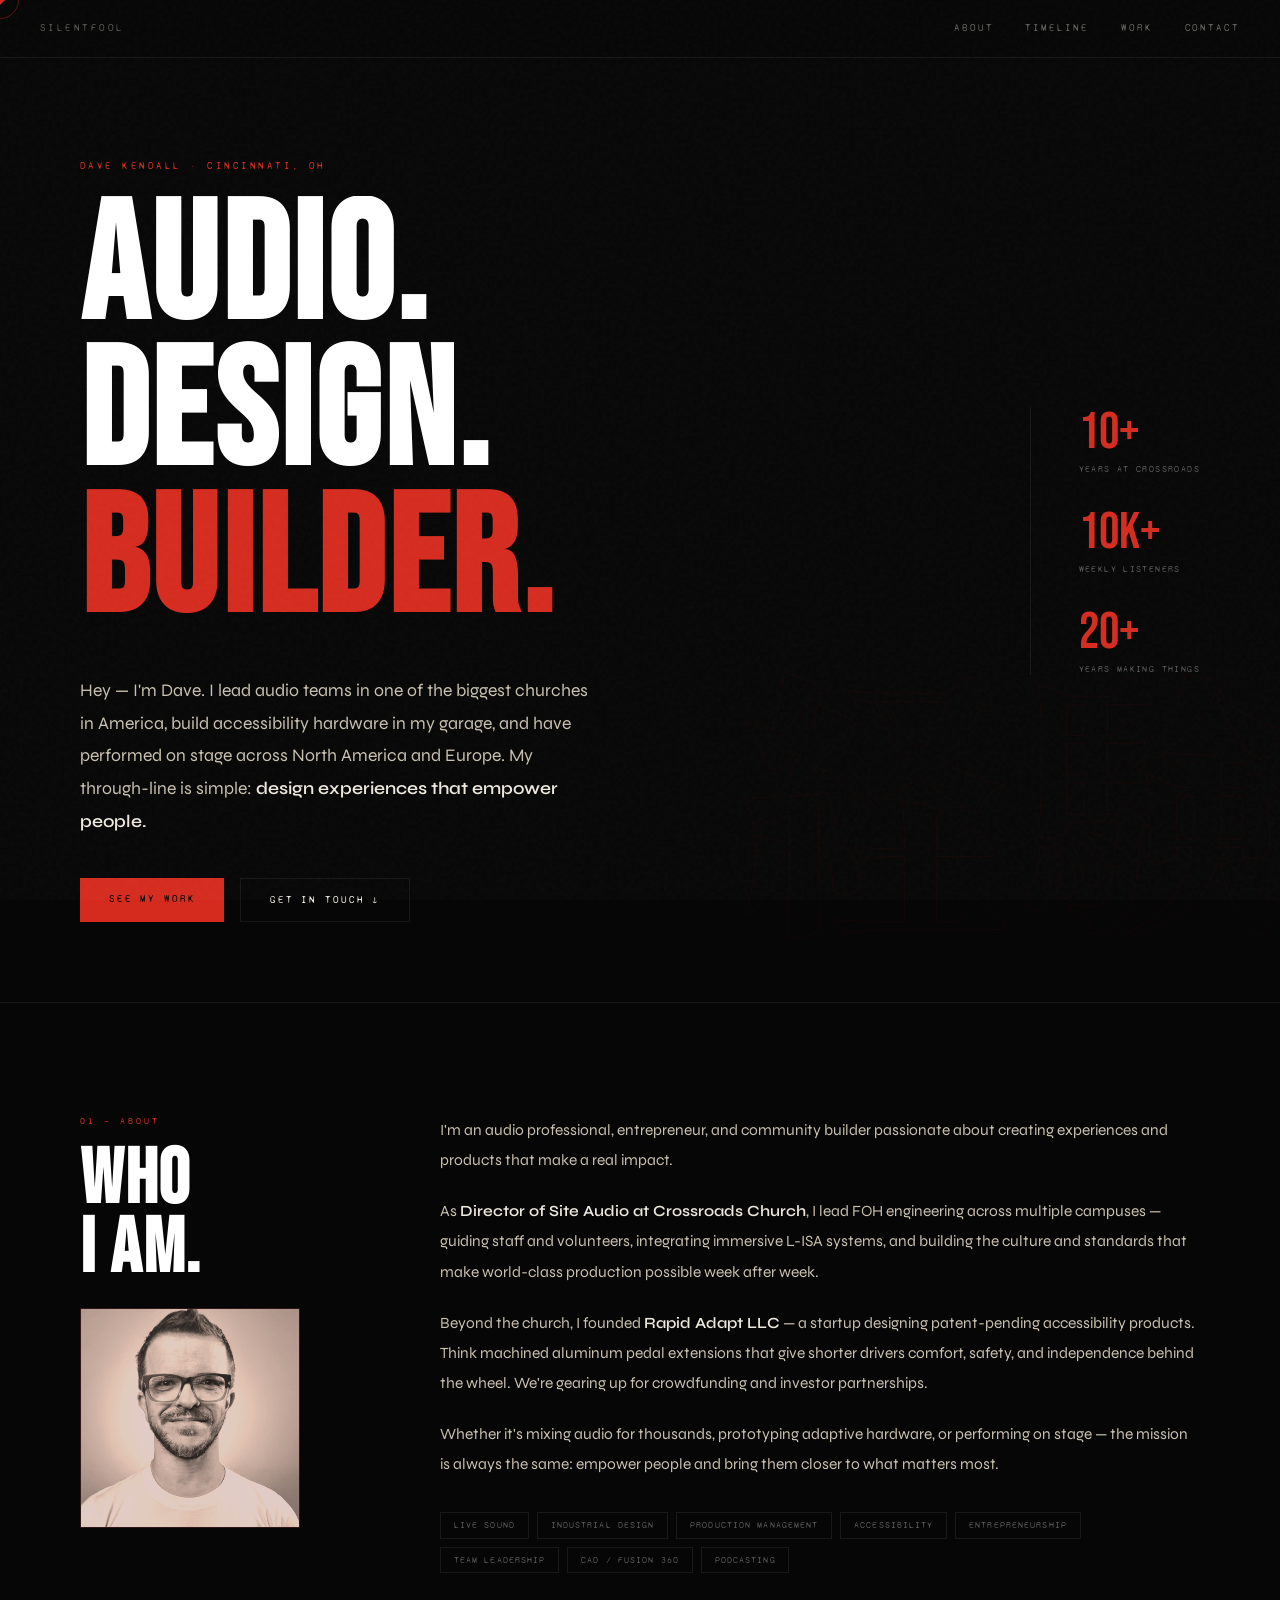
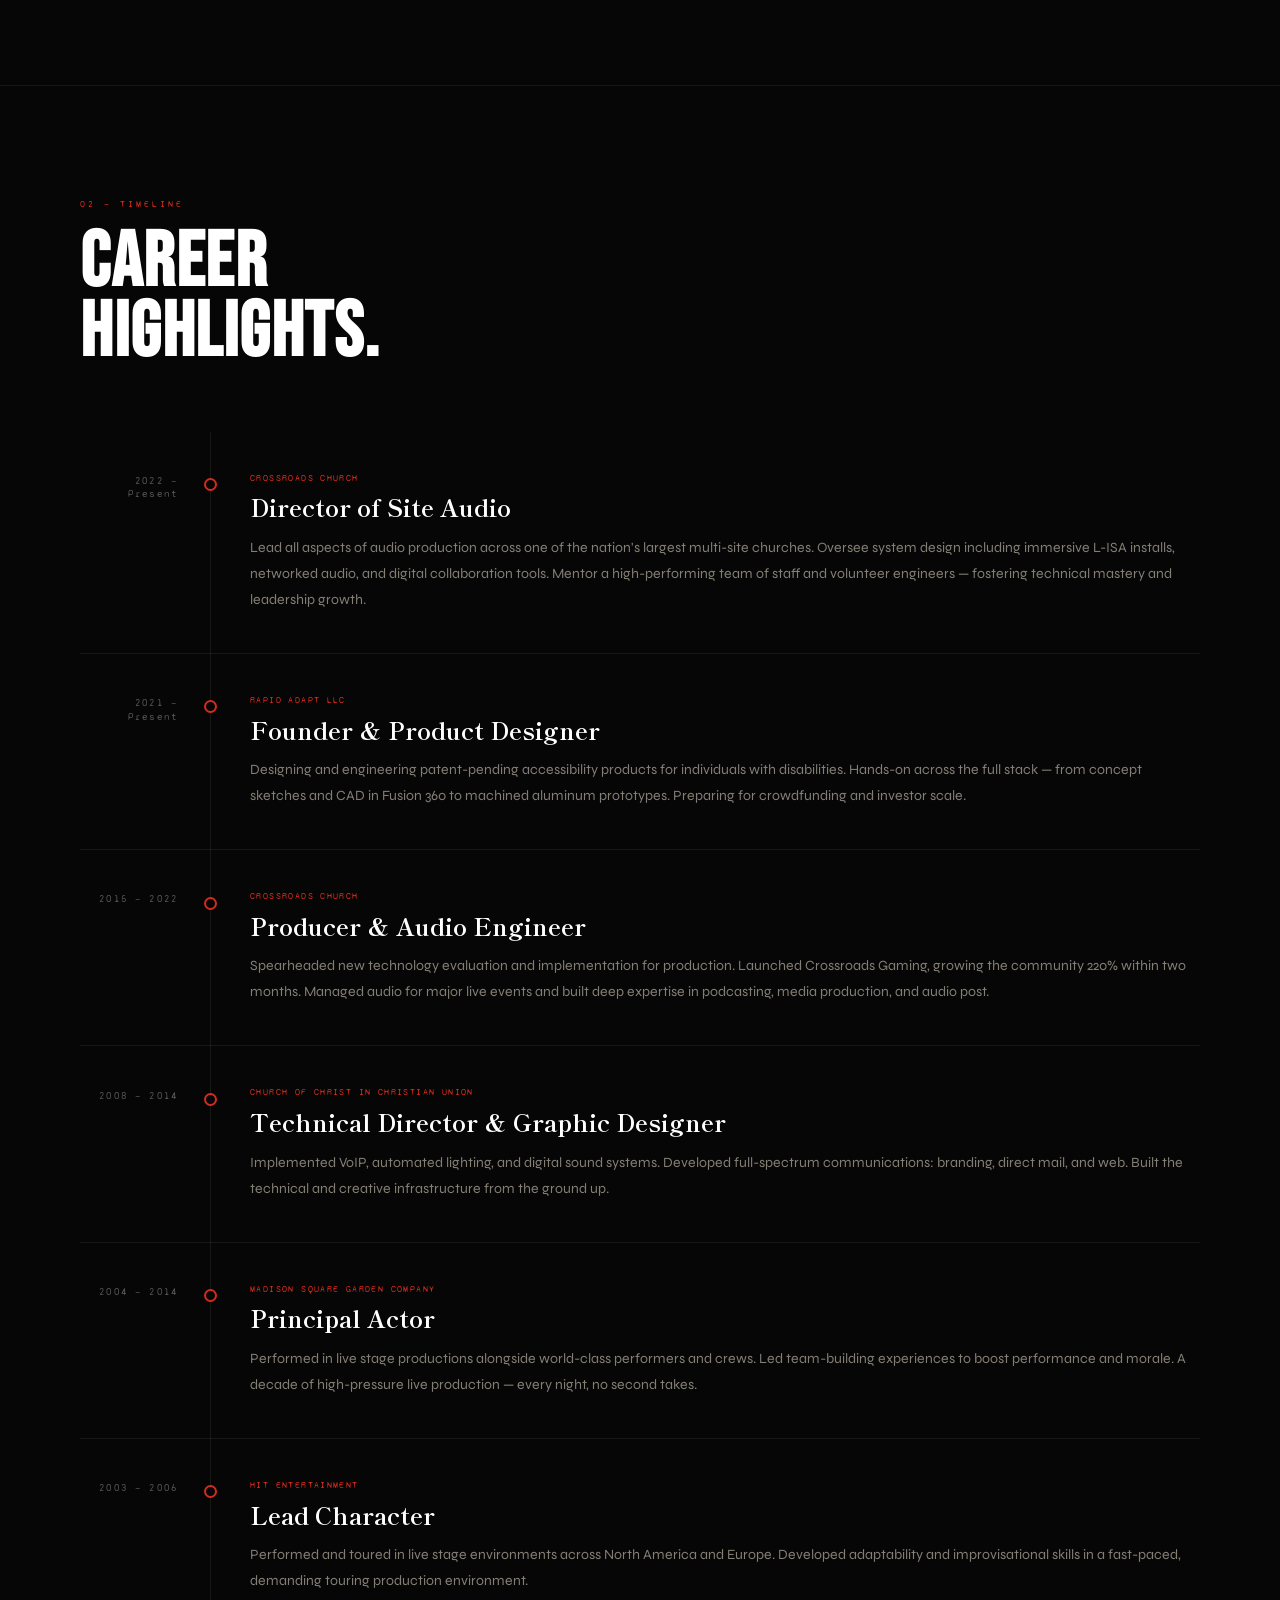
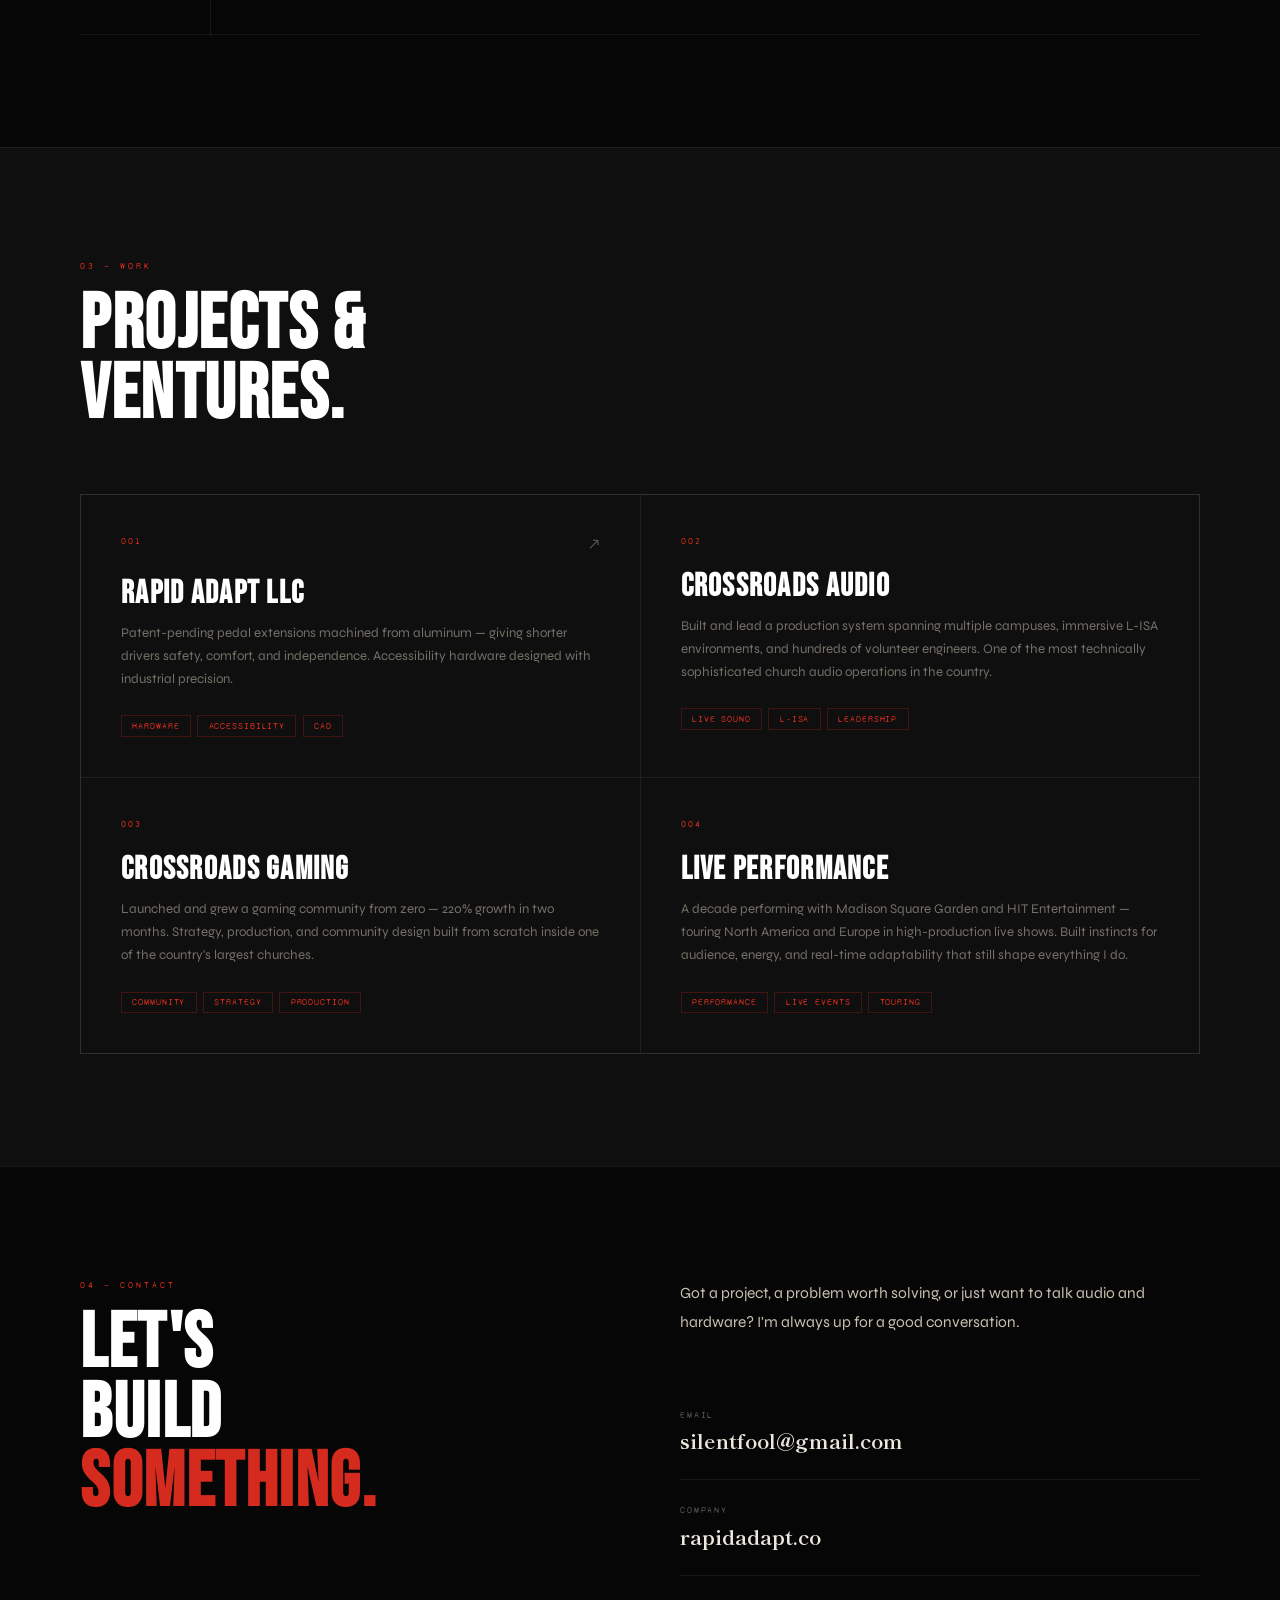
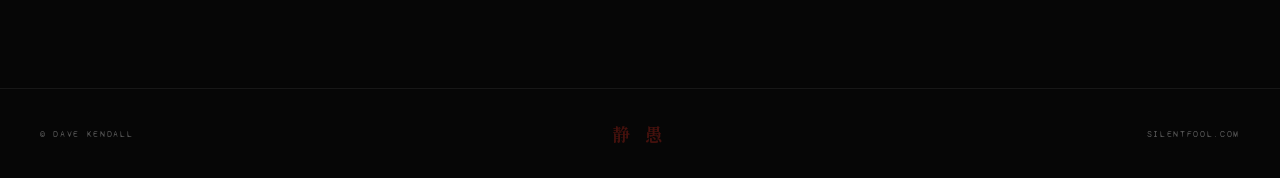
==== commit bd5be213: "Add files via upload" ====
--- a/index.html
+++ b/index.html
@@ -3,244 +3,275 @@
 <head>
   <meta charset="UTF-8" />
   <meta name="viewport" content="width=device-width, initial-scale=1.0" />
-  <title>SILENTFOOL — DAVE KENDALL</title>
+  <title>Dave Kendall — silentfool</title>
   <link rel="preconnect" href="https://fonts.googleapis.com" />
   <link rel="preconnect" href="https://fonts.gstatic.com" crossorigin />
-  <link href="https://fonts.googleapis.com/css2?family=Bebas+Neue&family=Syne+Mono&family=Syne:wght@400;600&display=swap" rel="stylesheet" />
+  <link href="https://fonts.googleapis.com/css2?family=Bebas+Neue&family=Shippori+Mincho:wght@400;700;800&family=Syne+Mono&family=Syne:wght@400;500;600&display=swap" rel="stylesheet" />
   <link rel="stylesheet" href="style.css" />
 </head>
 <body>
 
   <div id="cur"></div>
   <div id="cur-ring"></div>
+  <div class="kanji-bg" aria-hidden="true">経験</div>
+
+  <!-- ══ NAV ══ -->
+  <header class="site-nav">
+    <span class="nav-logo">silentfool</span>
+    <nav>
+      <a href="#about">About</a>
+      <a href="#timeline">Timeline</a>
+      <a href="#work">Work</a>
+      <a href="#contact">Contact</a>
+    </nav>
+  </header>
 
   <!-- ══ HERO ══ -->
   <section class="hero">
-    <div class="hero-block"></div>
-
-    <nav class="hero-topbar">
-      <span class="topbar-logo">silentfool.com</span>
-      <ul class="topbar-nav">
-        <li><a href="#disciplines">Work</a></li>
-        <li><a href="#contact">Contact</a></li>
-      </ul>
-    </nav>
-
-    <div class="hero-body">
-      <p class="hero-eyebrow">Dave Kendall — est. 1980</p>
+    <div class="hero-inner">
+      <p class="hero-eyebrow">Dave Kendall · Cincinnati, OH</p>
       <h1 class="hero-h1">
-        <span class="line"><span class="red">SILENT</span></span>
-        <span class="line">FOOL</span>
+        <span class="line">Audio.</span>
+        <span class="line">Design.</span>
+        <span class="line red-line">Builder.</span>
       </h1>
-      <p class="hero-tagline">Designer &nbsp;·&nbsp; Entrepreneur &nbsp;·&nbsp; Sound Engineer</p>
-    </div>
-
-    <div class="hero-bottom">
-      <p class="hero-desc">
-        Making stuff and helping people<br>since circa 1980. Based in the space<br>between signal and noise.
-      </p>
-      <div class="scroll-cue">
-        <span class="scroll-cue-line"></span>
-        scroll
-      </div>
-    </div>
-  </section>
-
-  <!-- ══ DISCIPLINES ══ -->
-  <section id="disciplines">
-    <div class="disc-header">
-      <p class="sec-label reveal">01 — Disciplines</p>
-      <h2 class="sec-title reveal">WHAT<br>I DO</h2>
-    </div>
-
-    <div class="disc-row reveal">
-      <span class="disc-name">Design</span>
-      <span class="disc-num">01</span>
-    </div>
-    <div class="disc-row reveal">
-      <span class="disc-name">Entrepreneurship</span>
-      <span class="disc-num">02</span>
-    </div>
-    <div class="disc-row reveal">
-      <span class="disc-name">Sound Engineering</span>
-      <span class="disc-num">03</span>
-    </div>
-    <div class="disc-row reveal">
-      <span class="disc-name">Building Things</span>
-      <span class="disc-num">04</span>
-    </div>
-    <div class="disc-row reveal">
-      <span class="disc-name">Helping People</span>
-      <span class="disc-num">05</span>
+      <div class="hero-body">
+        <p class="hero-intro">
+          Hey — I'm Dave. I lead audio teams in one of the biggest churches in America, build accessibility hardware in my garage, and have performed on stage across North America and Europe. My through-line is simple: <em>design experiences that empower people.</em>
+        </p>
+        <div class="hero-ctas">
+          <a href="#work" class="btn-primary">See my work</a>
+          <a href="#contact" class="btn-ghost">Get in touch ↓</a>
+        </div>
+      </div>
+    </div>
+    <div class="hero-aside">
+      <div class="aside-block">
+        <span class="aside-num">10+</span>
+        <span class="aside-label">Years at Crossroads</span>
+      </div>
+      <div class="aside-block">
+        <span class="aside-num">10k+</span>
+        <span class="aside-label">Weekly listeners</span>
+      </div>
+      <div class="aside-block">
+        <span class="aside-num">20+</span>
+        <span class="aside-label">Years making things</span>
+      </div>
+    </div>
+  </section>
+
+  <!-- ══ ABOUT ══ -->
+  <section class="section" id="about">
+    <div class="section-inner about-grid">
+      <div class="about-left">
+        <p class="sec-eyebrow">01 — About</p>
+        <h2 class="sec-title">Who<br>I am.</h2>
+        <div class="about-photo-wrap">
+          <img src="headshot.jpg" alt="Dave Kendall" class="about-photo" />
+        </div>
+      </div>
+      <div class="about-right">
+        <p>I'm an audio professional, entrepreneur, and community builder passionate about creating experiences and products that make a real impact.</p>
+        <p>As <strong>Director of Site Audio at Crossroads Church</strong>, I lead FOH engineering across multiple campuses — guiding staff and volunteers, integrating immersive L-ISA systems, and building the culture and standards that make world-class production possible week after week.</p>
+        <p>Beyond the church, I founded <strong>Rapid Adapt LLC</strong> — a startup designing patent-pending accessibility products. Think machined aluminum pedal extensions that give shorter drivers comfort, safety, and independence behind the wheel. We're gearing up for crowdfunding and investor partnerships.</p>
+        <p>Whether it's mixing audio for thousands, prototyping adaptive hardware, or performing on stage — the mission is always the same: empower people and bring them closer to what matters most.</p>
+        <div class="tags">
+          <span>Live Sound</span>
+          <span>Industrial Design</span>
+          <span>Production Management</span>
+          <span>Accessibility</span>
+          <span>Entrepreneurship</span>
+          <span>Team Leadership</span>
+          <span>CAD / Fusion 360</span>
+          <span>Podcasting</span>
+        </div>
+      </div>
+    </div>
+  </section>
+
+  <!-- ══ TIMELINE ══ -->
+  <section class="section" id="timeline">
+    <div class="section-inner">
+      <p class="sec-eyebrow">02 — Timeline</p>
+      <h2 class="sec-title">Career<br>highlights.</h2>
+
+      <div class="timeline">
+
+        <div class="tl-item reveal">
+          <div class="tl-date">2022 — Present</div>
+          <div class="tl-content">
+            <div class="tl-tag">Crossroads Church</div>
+            <h3 class="tl-title">Director of Site Audio</h3>
+            <p>Lead all aspects of audio production across one of the nation's largest multi-site churches. Oversee system design including immersive L-ISA installs, networked audio, and digital collaboration tools. Mentor a high-performing team of staff and volunteer engineers — fostering technical mastery and leadership growth.</p>
+          </div>
+        </div>
+
+        <div class="tl-item reveal">
+          <div class="tl-date">2021 — Present</div>
+          <div class="tl-content">
+            <div class="tl-tag">Rapid Adapt LLC</div>
+            <h3 class="tl-title">Founder & Product Designer</h3>
+            <p>Designing and engineering patent-pending accessibility products for individuals with disabilities. Hands-on across the full stack — from concept sketches and CAD in Fusion 360 to machined aluminum prototypes. Preparing for crowdfunding and investor scale.</p>
+          </div>
+        </div>
+
+        <div class="tl-item reveal">
+          <div class="tl-date">2015 — 2022</div>
+          <div class="tl-content">
+            <div class="tl-tag">Crossroads Church</div>
+            <h3 class="tl-title">Producer & Audio Engineer</h3>
+            <p>Spearheaded new technology evaluation and implementation for production. Launched Crossroads Gaming, growing the community 220% within two months. Managed audio for major live events and built deep expertise in podcasting, media production, and audio post.</p>
+          </div>
+        </div>
+
+        <div class="tl-item reveal">
+          <div class="tl-date">2008 — 2014</div>
+          <div class="tl-content">
+            <div class="tl-tag">Church of Christ in Christian Union</div>
+            <h3 class="tl-title">Technical Director & Graphic Designer</h3>
+            <p>Implemented VoIP, automated lighting, and digital sound systems. Developed full-spectrum communications: branding, direct mail, and web. Built the technical and creative infrastructure from the ground up.</p>
+          </div>
+        </div>
+
+        <div class="tl-item reveal">
+          <div class="tl-date">2004 — 2014</div>
+          <div class="tl-content">
+            <div class="tl-tag">Madison Square Garden Company</div>
+            <h3 class="tl-title">Principal Actor</h3>
+            <p>Performed in live stage productions alongside world-class performers and crews. Led team-building experiences to boost performance and morale. A decade of high-pressure live production — every night, no second takes.</p>
+          </div>
+        </div>
+
+        <div class="tl-item reveal">
+          <div class="tl-date">2003 — 2006</div>
+          <div class="tl-content">
+            <div class="tl-tag">HIT Entertainment</div>
+            <h3 class="tl-title">Lead Character</h3>
+            <p>Performed and toured in live stage environments across North America and Europe. Developed adaptability and improvisational skills in a fast-paced, demanding touring production environment.</p>
+          </div>
+        </div>
+
+      </div>
     </div>
   </section>
 
   <!-- ══ WORK ══ -->
-  <section class="section" id="work">
-    <p class="sec-label reveal">02 — Work</p>
-    <h2 class="sec-title reveal">PROJECTS</h2>
-
-    <div class="work-grid reveal">
-      <a class="work-card" href="https://rapidadapt.co" target="_blank" rel="noopener">
-        <p class="card-num">001</p>
-        <h3 class="card-title">Rapid Adapt</h3>
-        <p class="card-desc">[Placeholder — one or two sentences describing what Rapid Adapt does and your role in it.]</p>
-        <span class="card-arrow">↗</span>
-      </a>
-      <div class="work-card">
-        <p class="card-num">002</p>
-        <h3 class="card-title">[Project Name]</h3>
-        <p class="card-desc">[Placeholder — describe another project, client, or venture here.]</p>
-        <span class="card-arrow">↗</span>
-      </div>
-      <div class="work-card">
-        <p class="card-num">003</p>
-        <h3 class="card-title">[Project Name]</h3>
-        <p class="card-desc">[Placeholder — audio work, design piece, or startup.]</p>
-        <span class="card-arrow">↗</span>
-      </div>
-      <div class="work-card">
-        <p class="card-num">004</p>
-        <h3 class="card-title">[Project Name]</h3>
-        <p class="card-desc">[Placeholder — keep or remove as needed.]</p>
-        <span class="card-arrow">↗</span>
+  <section class="section section-dark" id="work">
+    <div class="section-inner">
+      <p class="sec-eyebrow">03 — Work</p>
+      <h2 class="sec-title">Projects &amp;<br>ventures.</h2>
+
+      <div class="work-grid">
+
+        <a class="work-card" href="https://rapidadapt.co" target="_blank" rel="noopener">
+          <div class="work-card-inner">
+            <div class="work-card-top">
+              <span class="work-num">001</span>
+              <span class="work-arrow">↗</span>
+            </div>
+            <h3 class="work-title">Rapid Adapt LLC</h3>
+            <p class="work-desc">Patent-pending pedal extensions machined from aluminum — giving shorter drivers safety, comfort, and independence. Accessibility hardware designed with industrial precision.</p>
+            <div class="work-tags"><span>Hardware</span><span>Accessibility</span><span>CAD</span></div>
+          </div>
+        </a>
+
+        <div class="work-card">
+          <div class="work-card-inner">
+            <div class="work-card-top">
+              <span class="work-num">002</span>
+            </div>
+            <h3 class="work-title">Crossroads Audio</h3>
+            <p class="work-desc">Built and lead a production system spanning multiple campuses, immersive L-ISA environments, and hundreds of volunteer engineers. One of the most technically sophisticated church audio operations in the country.</p>
+            <div class="work-tags"><span>Live Sound</span><span>L-ISA</span><span>Leadership</span></div>
+          </div>
+        </div>
+
+        <div class="work-card">
+          <div class="work-card-inner">
+            <div class="work-card-top">
+              <span class="work-num">003</span>
+            </div>
+            <h3 class="work-title">Crossroads Gaming</h3>
+            <p class="work-desc">Launched and grew a gaming community from zero — 220% growth in two months. Strategy, production, and community design built from scratch inside one of the country's largest churches.</p>
+            <div class="work-tags"><span>Community</span><span>Strategy</span><span>Production</span></div>
+          </div>
+        </div>
+
+        <div class="work-card">
+          <div class="work-card-inner">
+            <div class="work-card-top">
+              <span class="work-num">004</span>
+            </div>
+            <h3 class="work-title">Live Performance</h3>
+            <p class="work-desc">A decade performing with Madison Square Garden and HIT Entertainment — touring North America and Europe in high-production live shows. Built instincts for audience, energy, and real-time adaptability that still shape everything I do.</p>
+            <div class="work-tags"><span>Performance</span><span>Live Events</span><span>Touring</span></div>
+          </div>
+        </div>
+
       </div>
     </div>
   </section>
 
   <!-- ══ CONTACT ══ -->
   <section class="section" id="contact">
-    <div class="inner">
-      <p class="sec-label reveal">03 — Contact</p>
-      <h2 class="contact-title reveal">LET'S<br><span class="red">TALK.</span></h2>
-      <div class="contact-links">
-        <a class="contact-link reveal" href="mailto:silentfool@gmail.com">
-          silentfool@gmail.com
-          <span class="arrow">↗</span>
-        </a>
-        <a class="contact-link reveal" href="https://rapidadapt.co" target="_blank" rel="noopener">
-          rapidadapt.co
-          <span class="arrow">↗</span>
-        </a>
-      </div>
-    </div>
-  </section>
-
-  <footer>
-    <span class="footer-left">© Dave Kendall — silentfool</span>
-    <span class="footer-right">silentfool.com</span>
+    <div class="section-inner contact-inner">
+      <div class="contact-left">
+        <p class="sec-eyebrow">04 — Contact</p>
+        <h2 class="sec-title contact-title">Let's<br>build<br><span class="red-text">something.</span></h2>
+      </div>
+      <div class="contact-right">
+        <p class="contact-sub">Got a project, a problem worth solving, or just want to talk audio and hardware? I'm always up for a good conversation.</p>
+        <div class="contact-links">
+          <a href="mailto:silentfool@gmail.com" class="contact-link">
+            <span class="contact-link-label">Email</span>
+            <span class="contact-link-val">silentfool@gmail.com <span class="arr">↗</span></span>
+          </a>
+          <a href="https://rapidadapt.co" target="_blank" rel="noopener" class="contact-link">
+            <span class="contact-link-label">Company</span>
+            <span class="contact-link-val">rapidadapt.co <span class="arr">↗</span></span>
+          </a>
+        </div>
+      </div>
+    </div>
+  </section>
+
+  <!-- ══ FOOTER ══ -->
+  <footer class="site-footer">
+    <span>© Dave Kendall</span>
+    <span class="footer-kanji">静 愚</span>
+    <span>silentfool.com</span>
   </footer>
 
   <script>
-    // cursor
+    // Custom cursor
     const cur = document.getElementById('cur');
     const ring = document.getElementById('cur-ring');
-    let mx = 0, my = 0, rx = 0, ry = 0;
-
+    let mx=0, my=0, rx=0, ry=0;
     document.addEventListener('mousemove', e => {
-      mx = e.clientX;
-      my = e.clientY;
-      cur.style.left = mx + 'px';
-      cur.style.top  = my + 'px';
+      mx = e.clientX; my = e.clientY;
+      cur.style.left = mx+'px'; cur.style.top = my+'px';
     });
-
     (function loop() {
-      rx += (mx - rx) * .1;
-      ry += (my - ry) * .1;
-      ring.style.left = rx + 'px';
-      ring.style.top  = ry + 'px';
+      rx += (mx-rx)*.1; ry += (my-ry)*.1;
+      ring.style.left = rx+'px'; ring.style.top = ry+'px';
       requestAnimationFrame(loop);
     })();
-
-    document.querySelectorAll('a, .disc-row, .work-card').forEach(el => {
+    document.querySelectorAll('a, .work-card').forEach(el => {
       el.addEventListener('mouseenter', () => document.body.classList.add('hovering'));
       el.addEventListener('mouseleave', () => document.body.classList.remove('hovering'));
     });
 
-    // scroll reveal
+    // Scroll reveal
     const obs = new IntersectionObserver(entries => {
       entries.forEach((e, i) => {
         if (e.isIntersecting) {
-          setTimeout(() => e.target.classList.add('on'), i * 70);
+          setTimeout(() => e.target.classList.add('on'), i * 100);
           obs.unobserve(e.target);
         }
       });
-    }, { threshold: 0.1 });
-
+    }, { threshold: 0.08 });
     document.querySelectorAll('.reveal').forEach(el => obs.observe(el));
-
-    // ── TEXT SCRAMBLE ────────────────────────────────────────
-    {
-      const GLYPHS = 'アイウエカキクセタチ!—=+*^?#01';
-
-      function scramble(el, delay) {
-        const text = el.textContent;
-        const len  = text.length;
-        const dur  = 750 + len * 32;
-
-        setTimeout(() => {
-          let t0 = null;
-          (function tick(ts) {
-            if (!t0) t0 = ts;
-            const p    = Math.min((ts - t0) / dur, 1);
-            const done = Math.floor(p * len);
-            let out = '';
-            for (let i = 0; i < len; i++) {
-              if (!/[a-zA-Z0-9]/.test(text[i])) { out += text[i]; continue; }
-              out += i < done
-                ? text[i]
-                : `<span class="sc">${GLYPHS[Math.floor(Math.random() * GLYPHS.length)]}</span>`;
-            }
-            el.innerHTML = out;
-            p < 1 ? requestAnimationFrame(tick) : (el.textContent = text);
-          })();
-        }, delay);
-      }
-
-      scramble(document.querySelector('.hero-eyebrow'), 300);
-      scramble(document.querySelector('.hero-tagline'), 820);
-    }
-
-    // ── MAGNETIC ELEMENTS ────────────────────────────────────
-    {
-      function magnetic(el, pull) {
-        el.addEventListener('mousemove', e => {
-          const r = el.getBoundingClientRect();
-          const x = (e.clientX - r.left - r.width  / 2) * pull;
-          const y = (e.clientY - r.top  - r.height / 2) * pull;
-          el.style.transition = 'transform .08s linear';
-          el.style.transform  = `translate(${x}px,${y}px)`;
-        });
-        el.addEventListener('mouseleave', () => {
-          el.style.transition = 'transform .7s cubic-bezier(.22,1,.36,1)';
-          el.style.transform  = '';
-        });
-      }
-
-      document.querySelectorAll('.topbar-nav a').forEach(el => magnetic(el, 0.45));
-      document.querySelectorAll('.contact-link').forEach(el  => magnetic(el, 0.18));
-    }
-
-    // ── HERO PARALLAX ────────────────────────────────────────
-    {
-      const hero  = document.querySelector('.hero');
-      const block = document.querySelector('.hero-block');
-
-      setTimeout(() => {
-        hero.addEventListener('mousemove', e => {
-          const dx = (e.clientX / window.innerWidth  - .5) * 2;
-          const dy = (e.clientY / window.innerHeight - .5) * 2;
-          block.style.transform = `translate(${dx * -14}px,${dy * -9}px)`;
-        });
-
-        hero.addEventListener('mouseleave', () => {
-          block.style.transition = 'transform 1.2s cubic-bezier(.22,1,.36,1)';
-          block.style.transform  = '';
-          setTimeout(() => { block.style.transition = ''; }, 1200);
-        });
-      }, 1400);
-    }
   </script>
-
 </body>
 </html>
--- a/style.css
+++ b/style.css
@@ -1,14 +1,18 @@
+/* ── Reset & Variables ── */
 *, *::before, *::after { box-sizing: border-box; margin: 0; padding: 0; }
 
 :root {
-  --black:     #050505;
-  --red:       #d42b1e;
-  --red2:      #a01e14;
-  --cream:     #f0ebe0;
-  --cream-dim: rgba(240,235,224,.4);
-  --white:     #ffffff;
-  --muted:     #444;
-  --mono:      'Syne Mono', monospace;
+  --black:  #060606;
+  --ink:    #0f0f0f;
+  --surface:#141414;
+  --border: rgba(255,255,255,0.07);
+  --red:    #d42b1e;
+  --red2:   #a01e14;
+  --cream:  #ede8de;
+  --warm:   #c8c0b0;
+  --muted:  #555;
+  --white:  #fff;
+  --mono:   'Syne Mono', monospace;
 }
 
 html { scroll-behavior: smooth; }
@@ -21,497 +25,533 @@
   cursor: none;
 }
 
-/* ── CURSOR ── */
+/* ── Cursor ── */
 #cur {
-  position: fixed; width: 12px; height: 12px;
+  position: fixed; width: 10px; height: 10px;
   background: var(--red);
   pointer-events: none; z-index: 9999;
   transform: translate(-50%,-50%);
-  transition: transform .12s, width .2s, height .2s;
   clip-path: polygon(50% 0%,100% 50%,50% 100%,0% 50%);
+  transition: transform .12s;
 }
 #cur-ring {
-  position: fixed; width: 40px; height: 40px;
-  border: 1px solid rgba(212,43,30,.5);
+  position: fixed; width: 38px; height: 38px;
+  border: 1px solid rgba(212,43,30,.4);
+  border-radius: 50%;
   pointer-events: none; z-index: 9998;
   transform: translate(-50%,-50%);
-  transition: width .35s cubic-bezier(.22,1,.36,1), height .35s cubic-bezier(.22,1,.36,1), border-color .3s;
-}
-body.hovering #cur { transform: translate(-50%,-50%) scale(2); }
-body.hovering #cur-ring { width: 64px; height: 64px; border-color: rgba(212,43,30,.8); }
-
-/* ── NOISE ── */
+  transition: width .3s cubic-bezier(.22,1,.36,1), height .3s cubic-bezier(.22,1,.36,1), border-color .3s;
+}
+body.hovering #cur { transform: translate(-50%,-50%) scale(2.2); }
+body.hovering #cur-ring { width: 60px; height: 60px; border-color: rgba(212,43,30,.7); }
+
+/* ── Noise ── */
 body::before {
   content: '';
   position: fixed; inset: 0; z-index: 200;
   pointer-events: none;
   background-image: url("data:image/svg+xml,%3Csvg viewBox='0 0 256 256' xmlns='http://www.w3.org/2000/svg'%3E%3Cfilter id='n'%3E%3CfeTurbulence type='fractalNoise' baseFrequency='0.85' numOctaves='4' stitchTiles='stitch'/%3E%3C/filter%3E%3Crect width='100%25' height='100%25' filter='url(%23n)' opacity='0.04'/%3E%3C/svg%3E");
-  mix-blend-mode: screen;
-  opacity: .7;
-}
-
-/* ══════════════════════════════
-   HERO
-══════════════════════════════ */
-.hero {
-  min-height: 100vh;
-  display: grid;
-  grid-template-rows: auto 1fr auto;
-  position: relative;
-  overflow: hidden;
-}
-
-.hero-block {
-  position: absolute;
-  top: 18%; right: 0;
-  width: 42vw; height: 58%;
-  background: var(--red);
-  z-index: 0;
-  transform: translateX(100%);
-  animation: slideInBlock .9s cubic-bezier(.22,1,.36,1) .4s forwards;
-}
-
-.hero-block::after {
-  content: '';
-  position: absolute;
-  top: 0; left: -4vw;
-  width: 4vw; height: 100%;
-  background: var(--red2);
-}
-
-@keyframes slideInBlock {
-  to { transform: translateX(0); }
-}
-
-.hero-topbar {
-  position: relative; z-index: 3;
+  mix-blend-mode: screen; opacity: .65;
+}
+
+/* ── Kanji watermark ── */
+.kanji-bg {
+  position: fixed;
+  bottom: -2rem; right: -1rem;
+  font-family: 'Shippori Mincho', serif;
+  font-size: clamp(12rem, 22vw, 26rem);
+  font-weight: 800;
+  color: transparent;
+  -webkit-text-stroke: 1px rgba(212,43,30,.06);
+  pointer-events: none; z-index: 0;
+  user-select: none; line-height: 1;
+}
+
+/* ── NAV ── */
+.site-nav {
+  position: fixed; top: 0; left: 0; right: 0;
+  z-index: 50;
   display: flex;
   justify-content: space-between;
   align-items: center;
-  padding: 2rem 2.5rem;
-  border-bottom: 1px solid rgba(255,255,255,.08);
-  opacity: 0;
-  animation: fadeDown .7s ease .1s forwards;
-}
-
-.topbar-logo {
-  font-family: var(--mono);
-  font-size: .65rem;
+  padding: 1.4rem 2.5rem;
+  border-bottom: 1px solid var(--border);
+  background: rgba(6,6,6,.85);
+  backdrop-filter: blur(12px);
+  -webkit-backdrop-filter: blur(12px);
+}
+.nav-logo {
+  font-family: var(--mono);
+  font-size: .62rem;
   letter-spacing: .25em;
   text-transform: uppercase;
-  color: var(--cream-dim);
-}
-
-.topbar-nav {
-  display: flex; gap: 2.5rem;
-  list-style: none;
-}
-
-.topbar-nav a {
+  color: rgba(237,232,222,.35);
+}
+.site-nav nav {
+  display: flex; gap: 2rem;
+}
+.site-nav nav a {
   font-family: var(--mono);
   font-size: .6rem;
   letter-spacing: .2em;
   text-transform: uppercase;
-  color: var(--cream-dim);
+  color: rgba(237,232,222,.4);
   text-decoration: none;
   transition: color .2s;
-  display: inline-block;
-}
-
-.topbar-nav a:hover { color: var(--cream); }
-
-.hero-body {
-  position: relative; z-index: 3;
-  display: flex;
-  flex-direction: column;
-  justify-content: center;
-  padding: 0 2.5rem;
+}
+.site-nav nav a:hover { color: var(--cream); }
+
+/* ── HERO ── */
+.hero {
+  min-height: 100vh;
+  padding: 10rem 2.5rem 5rem;
+  display: grid;
+  grid-template-columns: 1fr auto;
+  gap: 4rem;
+  align-items: center;
+  position: relative;
+  z-index: 1;
+  max-width: 1200px;
+  margin: 0 auto;
 }
 
 .hero-eyebrow {
   font-family: var(--mono);
-  font-size: .65rem;
-  letter-spacing: .3em;
-  text-transform: uppercase;
-  color: var(--red);
-  margin-bottom: 1.2rem;
+  font-size: .62rem;
+  letter-spacing: .25em;
+  text-transform: uppercase;
+  color: var(--red);
+  margin-bottom: 1.5rem;
   opacity: 0;
-  animation: fadeUp .7s ease .3s forwards;
+  animation: fadeUp .7s ease .2s forwards;
 }
 
 .hero-h1 {
   font-family: 'Bebas Neue', sans-serif;
-  font-size: clamp(6rem, 16vw, 15rem);
+  font-size: clamp(5rem, 13vw, 12rem);
   line-height: .88;
   color: var(--white);
   letter-spacing: .02em;
-  margin-bottom: .5rem;
+  margin-bottom: 2.5rem;
   overflow: hidden;
 }
-
 .hero-h1 .line {
   display: block;
   opacity: 0;
   transform: translateY(110%);
 }
-
-.hero-h1 .line:nth-child(1) { animation: lineUp .7s cubic-bezier(.22,1,.36,1) .35s forwards; }
-.hero-h1 .line:nth-child(2) { animation: lineUp .7s cubic-bezier(.22,1,.36,1) .48s forwards; }
-
-.hero-h1 .red { color: var(--red); }
-
-.hero-tagline {
-  font-family: var(--mono);
-  font-size: clamp(.65rem, 1.2vw, .8rem);
-  letter-spacing: .28em;
-  text-transform: uppercase;
-  color: var(--cream-dim);
-  margin-top: 1.5rem;
+.hero-h1 .line:nth-child(1) { animation: lineUp .7s cubic-bezier(.22,1,.36,1) .3s forwards; }
+.hero-h1 .line:nth-child(2) { animation: lineUp .7s cubic-bezier(.22,1,.36,1) .42s forwards; }
+.hero-h1 .line:nth-child(3) { animation: lineUp .7s cubic-bezier(.22,1,.36,1) .54s forwards; }
+.red-line { color: var(--red); }
+
+.hero-body {
   opacity: 0;
-  animation: fadeUp .7s ease .7s forwards;
-}
-
-.hero-bottom {
-  position: relative; z-index: 3;
-  display: flex;
-  justify-content: space-between;
-  align-items: flex-end;
-  padding: 2rem 2.5rem 2.5rem;
-  border-top: 1px solid rgba(255,255,255,.08);
-  opacity: 0;
-  animation: fadeUp .7s ease 1s forwards;
-}
-
-.hero-desc {
-  font-size: clamp(.8rem, 1.3vw, .95rem);
+  animation: fadeUp .8s ease .7s forwards;
+}
+
+.hero-intro {
+  font-size: clamp(.95rem, 1.4vw, 1.1rem);
   line-height: 1.85;
-  color: rgba(240,235,224,.55);
-  max-width: 340px;
-}
-
-.scroll-cue {
+  color: var(--warm);
+  max-width: 520px;
+  margin-bottom: 2.5rem;
+}
+.hero-intro em { color: var(--cream); font-style: normal; font-weight: 600; }
+
+.hero-ctas {
+  display: flex; gap: 1rem; flex-wrap: wrap;
+}
+
+.btn-primary {
+  display: inline-block;
+  font-family: var(--mono);
+  font-size: .65rem;
+  letter-spacing: .18em;
+  text-transform: uppercase;
+  color: var(--black);
+  background: var(--red);
+  padding: .9rem 1.8rem;
+  text-decoration: none;
+  transition: background .2s, transform .2s;
+}
+.btn-primary:hover { background: #e83a2c; transform: translateY(-2px); }
+
+.btn-ghost {
+  display: inline-block;
+  font-family: var(--mono);
+  font-size: .65rem;
+  letter-spacing: .18em;
+  text-transform: uppercase;
+  color: var(--cream);
+  border: 1px solid var(--border);
+  padding: .9rem 1.8rem;
+  text-decoration: none;
+  transition: border-color .2s, color .2s, transform .2s;
+}
+.btn-ghost:hover { border-color: rgba(255,255,255,.3); color: var(--white); transform: translateY(-2px); }
+
+/* hero aside stats */
+.hero-aside {
   display: flex;
   flex-direction: column;
-  align-items: center;
-  gap: .5rem;
-  font-family: var(--mono);
-  font-size: .55rem;
-  letter-spacing: .2em;
+  gap: 2rem;
+  padding-left: 3rem;
+  border-left: 1px solid var(--border);
+  opacity: 0;
+  animation: fadeUp .8s ease .9s forwards;
+}
+.aside-block { display: flex; flex-direction: column; gap: .3rem; }
+.aside-num {
+  font-family: 'Bebas Neue', sans-serif;
+  font-size: 3.2rem;
+  color: var(--red);
+  line-height: 1;
+}
+.aside-label {
+  font-family: var(--mono);
+  font-size: .58rem;
+  letter-spacing: .15em;
   text-transform: uppercase;
   color: var(--muted);
 }
 
-.scroll-cue-line {
-  width: 1px; height: 3rem;
-  background: linear-gradient(to bottom, var(--red), transparent);
-  animation: pulse 2s ease-in-out infinite;
-}
-
-@keyframes pulse {
-  0%,100% { opacity: .4; }
-  50%      { opacity: 1; }
-}
-
-/* ══════════════════════════════
-   SECTIONS SHARED
-══════════════════════════════ */
+/* ── SECTIONS ── */
 .section {
-  padding: 7rem 2.5rem;
-  position: relative;
-}
-
-.section + .section {
-  border-top: 1px solid rgba(255,255,255,.06);
-}
-
-.sec-label {
-  font-family: var(--mono);
-  font-size: .58rem;
-  letter-spacing: .35em;
-  text-transform: uppercase;
-  color: var(--red);
-  margin-bottom: 3.5rem;
-  display: flex;
-  align-items: center;
-  gap: 1rem;
-}
-
-.sec-label::after {
-  content: '';
-  flex: 1; height: 1px;
-  background: rgba(255,255,255,.07);
-  max-width: 80px;
-}
-
+  position: relative; z-index: 1;
+  padding: 7rem 0;
+  border-top: 1px solid var(--border);
+}
+.section-dark { background: var(--ink); }
+.section-inner {
+  max-width: 1200px;
+  margin: 0 auto;
+  padding: 0 2.5rem;
+}
+
+.sec-eyebrow {
+  font-family: var(--mono);
+  font-size: .58rem;
+  letter-spacing: .32em;
+  text-transform: uppercase;
+  color: var(--red);
+  margin-bottom: 1.2rem;
+}
 .sec-title {
   font-family: 'Bebas Neue', sans-serif;
-  font-size: clamp(3rem, 7vw, 6.5rem);
+  font-size: clamp(3rem, 6vw, 6rem);
   line-height: .9;
   color: var(--white);
-  letter-spacing: .03em;
-}
-
-/* ══════════════════════════════
-   DISCIPLINES
-══════════════════════════════ */
-#disciplines { padding: 0 0 7rem; }
-
-.disc-header {
-  padding: 7rem 2.5rem 3.5rem;
-  border-top: 1px solid rgba(255,255,255,.06);
-}
-
-.disc-row {
+  letter-spacing: .02em;
+  margin-bottom: 4rem;
+}
+
+/* ── ABOUT ── */
+.about-grid {
+  display: grid;
+  grid-template-columns: 280px 1fr;
+  gap: 5rem;
+  align-items: start;
+}
+.about-left .sec-title { margin-bottom: 1.5rem; }
+
+.about-photo-wrap {
+  position: relative;
+  display: inline-block;
+  width: 100%;
+  max-width: 220px;
+}
+.about-photo-wrap::after {
+  content: '';
+  position: absolute;
+  inset: 0;
+  background: rgba(159,31,30,.18);
+  mix-blend-mode: multiply;
+  pointer-events: none;
+}
+.about-photo {
+  display: block;
+  width: 100%;
+  aspect-ratio: 1;
+  object-fit: cover;
+  object-position: center top;
+  filter: sepia(30%) contrast(1.05) brightness(0.95);
+  border: 1px solid var(--border);
+}
+.about-right p {
+  font-size: .97rem;
+  line-height: 1.95;
+  color: var(--warm);
+  margin-bottom: 1.3rem;
+}
+.about-right strong { color: var(--cream); font-weight: 600; }
+.tags {
+  display: flex; flex-wrap: wrap; gap: .5rem;
+  margin-top: 2rem;
+}
+.tags span {
+  font-family: var(--mono);
+  font-size: .58rem;
+  letter-spacing: .12em;
+  text-transform: uppercase;
+  color: var(--muted);
+  border: 1px solid rgba(255,255,255,.08);
+  padding: .4rem .8rem;
+  transition: border-color .2s, color .2s;
+}
+.tags span:hover { border-color: var(--red); color: var(--cream); }
+
+/* ── TIMELINE ── */
+.timeline {
   display: flex;
-  align-items: center;
-  justify-content: space-between;
-  padding: 2rem 2.5rem;
-  border-top: 1px solid rgba(255,255,255,.06);
+  flex-direction: column;
+  position: relative;
+}
+.timeline::before {
+  content: '';
+  position: absolute;
+  left: 130px; top: 0; bottom: 0;
+  width: 1px;
+  background: var(--border);
+}
+
+.tl-item {
+  display: grid;
+  grid-template-columns: 130px 1fr;
+  gap: 2.5rem;
+  padding: 2.5rem 0;
+  border-bottom: 1px solid var(--border);
+  position: relative;
+}
+.tl-item::before {
+  content: '';
+  position: absolute;
+  left: 124px; top: 2.9rem;
+  width: 13px; height: 13px;
+  background: var(--black);
+  border: 2px solid var(--red);
+  border-radius: 50%;
+  z-index: 1;
+  transition: background .3s;
+}
+.tl-item:hover::before { background: var(--red); }
+
+.tl-date {
+  font-family: var(--mono);
+  font-size: .6rem;
+  letter-spacing: .12em;
+  color: var(--muted);
+  padding-top: .2rem;
+  text-align: right;
+  padding-right: 2rem;
+  line-height: 1.4;
+}
+.tl-tag {
+  font-family: var(--mono);
+  font-size: .58rem;
+  letter-spacing: .15em;
+  text-transform: uppercase;
+  color: var(--red);
+  margin-bottom: .6rem;
+}
+.tl-title {
+  font-family: 'Shippori Mincho', serif;
+  font-size: 1.5rem;
+  font-weight: 700;
+  color: var(--white);
+  margin-bottom: .8rem;
+  line-height: 1.2;
+}
+.tl-content p {
+  font-size: .88rem;
+  line-height: 1.85;
+  color: rgba(200,192,176,.65);
+}
+
+/* reveal animation */
+.reveal {
+  opacity: 0;
+  transform: translateY(24px);
+  transition: opacity .75s cubic-bezier(.22,1,.36,1), transform .75s cubic-bezier(.22,1,.36,1);
+}
+.reveal.on { opacity: 1; transform: none; }
+
+/* ── WORK ── */
+.work-grid {
+  display: grid;
+  grid-template-columns: 1fr 1fr;
+  gap: 1px;
+  background: var(--border);
+  border: 1px solid var(--border);
+  margin-top: 1rem;
+}
+.work-card {
+  background: var(--ink);
+  text-decoration: none;
+  display: block;
+  transition: background .3s;
   position: relative;
   overflow: hidden;
-  transition: padding-left .4s cubic-bezier(.22,1,.36,1);
-  cursor: default;
-}
-
-.disc-row::before {
+}
+.work-card::after {
   content: '';
-  position: absolute; inset: 0;
+  position: absolute;
+  bottom: 0; left: 0; right: 0;
+  height: 2px;
   background: var(--red);
   transform: scaleX(0);
   transform-origin: left;
-  transition: transform .5s cubic-bezier(.22,1,.36,1);
-  z-index: 0;
-}
-
-.disc-row:hover::before { transform: scaleX(1); }
-.disc-row:hover { padding-left: 4rem; }
-
-.disc-name {
+  transition: transform .45s cubic-bezier(.22,1,.36,1);
+}
+.work-card:hover::after { transform: scaleX(1); }
+.work-card:hover { background: rgba(255,255,255,.02); }
+
+.work-card-inner { padding: 2.5rem; }
+.work-card-top {
+  display: flex;
+  justify-content: space-between;
+  align-items: flex-start;
+  margin-bottom: 1.5rem;
+}
+.work-num {
+  font-family: var(--mono);
+  font-size: .58rem;
+  letter-spacing: .22em;
+  color: var(--red);
+}
+.work-arrow {
+  font-size: 1rem;
+  color: var(--muted);
+  transition: transform .3s, color .3s;
+}
+.work-card:hover .work-arrow { transform: translate(3px,-3px); color: var(--red); }
+.work-title {
   font-family: 'Bebas Neue', sans-serif;
-  font-size: clamp(2.5rem, 5vw, 5rem);
-  color: var(--white);
-  letter-spacing: .04em;
-  position: relative; z-index: 1;
-}
-
-.disc-num {
-  font-family: var(--mono);
-  font-size: .6rem;
-  letter-spacing: .2em;
-  color: var(--muted);
-  transition: color .3s;
-  position: relative; z-index: 1;
-}
-
-.disc-row:hover .disc-num { color: rgba(255,255,255,.5); }
-
-/* ══════════════════════════════
-   WORK
-══════════════════════════════ */
-.work-grid {
-  display: grid;
-  grid-template-columns: repeat(2, 1fr);
-  gap: 1px;
-  background: rgba(255,255,255,.06);
-  border: 1px solid rgba(255,255,255,.06);
-  margin-top: 3.5rem;
-}
-
-.work-card {
-  background: var(--black);
-  padding: 2.5rem;
-  position: relative;
-  overflow: hidden;
-  text-decoration: none;
-  display: block;
-  transition: background .3s;
-}
-
-.work-card::before {
-  content: '';
-  position: absolute;
-  top: 0; left: 0;
-  width: 3px; height: 0;
-  background: var(--red);
-  transition: height .4s cubic-bezier(.22,1,.36,1);
-}
-
-.work-card:hover::before { height: 100%; }
-.work-card:hover { background: rgba(255,255,255,.02); }
-
-.card-num {
-  font-family: var(--mono);
-  font-size: .58rem;
-  letter-spacing: .25em;
-  color: var(--red);
-  margin-bottom: 1.5rem;
-}
-
-.card-title {
-  font-family: 'Bebas Neue', sans-serif;
-  font-size: 2.2rem;
+  font-size: 2rem;
   color: var(--white);
   letter-spacing: .04em;
   margin-bottom: .75rem;
   line-height: 1;
 }
-
-.card-desc {
-  font-size: .8rem;
+.work-desc {
+  font-size: .83rem;
   line-height: 1.75;
-  color: var(--cream-dim);
-}
-
-.card-arrow {
-  position: absolute;
-  bottom: 2rem; right: 2rem;
-  font-size: 1.2rem;
-  color: var(--muted);
-  transition: transform .3s, color .3s;
-}
-
-.work-card:hover .card-arrow {
-  transform: translate(4px,-4px);
-  color: var(--red);
-}
-
-/* ══════════════════════════════
-   CONTACT
-══════════════════════════════ */
-#contact {
-  position: relative;
-  overflow: hidden;
-}
-
-#contact::before {
-  content: '';
-  position: absolute;
-  bottom: -10%; left: -5%;
-  width: 50vw; height: 120%;
-  background: var(--red);
-  z-index: 0;
-  clip-path: polygon(0 15%, 100% 0%, 85% 100%, 0% 100%);
-  opacity: .08;
-}
-
-#contact .inner {
-  position: relative; z-index: 1;
-}
-
-.contact-title {
-  font-family: 'Bebas Neue', sans-serif;
-  font-size: clamp(4rem, 10vw, 9rem);
-  line-height: .88;
-  color: var(--white);
-  letter-spacing: .03em;
-  margin: 2rem 0 3rem;
-}
-
-.contact-title .red { color: var(--red); }
-
-.contact-links {
+  color: rgba(200,192,176,.55);
+  margin-bottom: 1.5rem;
+}
+.work-tags {
+  display: flex; flex-wrap: wrap; gap: .4rem;
+}
+.work-tags span {
+  font-family: var(--mono);
+  font-size: .55rem;
+  letter-spacing: .1em;
+  text-transform: uppercase;
+  color: var(--red);
+  border: 1px solid rgba(212,43,30,.25);
+  padding: .3rem .65rem;
+}
+
+/* ── CONTACT ── */
+.contact-inner {
+  display: grid;
+  grid-template-columns: 1fr 1fr;
+  gap: 5rem;
+  align-items: start;
+}
+.contact-title { margin-bottom: 0; }
+.red-text { color: var(--red); }
+
+.contact-sub {
+  font-size: .97rem;
+  line-height: 1.85;
+  color: var(--warm);
+  margin-bottom: 3rem;
+}
+.contact-links { display: flex; flex-direction: column; gap: 0; }
+.contact-link {
   display: flex;
   flex-direction: column;
-  gap: 1rem;
-}
-
-.contact-link {
-  display: inline-flex;
-  align-items: center;
-  gap: 1rem;
-  font-family: 'Syne', sans-serif;
-  font-size: clamp(1.2rem, 2.5vw, 1.8rem);
-  font-weight: 600;
+  gap: .3rem;
+  padding: 1.5rem 0;
+  border-bottom: 1px solid var(--border);
+  text-decoration: none;
+  transition: padding-left .3s ease;
+}
+.contact-link:hover { padding-left: .75rem; }
+.contact-link-label {
+  font-family: var(--mono);
+  font-size: .58rem;
+  letter-spacing: .2em;
+  text-transform: uppercase;
+  color: var(--muted);
+}
+.contact-link-val {
+  font-family: 'Shippori Mincho', serif;
+  font-size: 1.3rem;
+  font-weight: 700;
   color: var(--cream);
-  text-decoration: none;
-  position: relative;
-  width: fit-content;
-  transition: color .25s;
-}
-
-.contact-link::after {
-  content: '';
-  position: absolute;
-  bottom: -3px; left: 0; right: 0;
-  height: 1px;
-  background: var(--red);
-  transform: scaleX(0);
-  transform-origin: left;
-  transition: transform .4s cubic-bezier(.22,1,.36,1);
-}
-
-.contact-link:hover { color: var(--white); }
-.contact-link:hover::after { transform: scaleX(1); }
-
-.contact-link .arrow {
-  font-size: .9rem;
+  transition: color .2s;
+}
+.contact-link:hover .contact-link-val { color: var(--white); }
+.arr {
   color: var(--red);
   opacity: 0;
-  transform: translateX(-6px);
-  transition: opacity .25s, transform .25s;
-}
-
-.contact-link:hover .arrow {
-  opacity: 1;
-  transform: translateX(0);
-}
-
-/* ══════════════════════════════
-   FOOTER
-══════════════════════════════ */
-footer {
-  border-top: 1px solid rgba(255,255,255,.06);
+  transition: opacity .2s;
+  margin-left: .3rem;
+}
+.contact-link:hover .arr { opacity: 1; }
+
+/* ── FOOTER ── */
+.site-footer {
+  border-top: 1px solid var(--border);
   padding: 2rem 2.5rem;
   display: flex;
   justify-content: space-between;
   align-items: center;
-}
-
-.footer-left,
-.footer-right {
   font-family: var(--mono);
   font-size: .58rem;
   letter-spacing: .18em;
   text-transform: uppercase;
   color: var(--muted);
-}
-
-/* ══════════════════════════════
-   ANIMATIONS
-══════════════════════════════ */
+  position: relative; z-index: 1;
+}
+.footer-kanji {
+  font-family: 'Shippori Mincho', serif;
+  font-size: 1.1rem;
+  font-weight: 800;
+  color: var(--red);
+  opacity: .3;
+  letter-spacing: .3em;
+}
+
+/* ── Animations ── */
 @keyframes fadeUp {
   from { opacity: 0; transform: translateY(20px); }
   to   { opacity: 1; transform: translateY(0); }
 }
-@keyframes fadeDown {
-  from { opacity: 0; transform: translateY(-12px); }
-  to   { opacity: 1; transform: translateY(0); }
-}
 @keyframes lineUp {
   from { opacity: 0; transform: translateY(110%); }
   to   { opacity: 1; transform: translateY(0); }
 }
 
-.reveal {
-  opacity: 0;
-  transform: translateY(28px);
-  transition: opacity .85s cubic-bezier(.22,1,.36,1), transform .85s cubic-bezier(.22,1,.36,1);
-}
-.reveal.on { opacity: 1; transform: none; }
-
-/* scramble glyph colour */
-.sc { color: var(--red); }
-
-/* ══════════════════════════════
-   RESPONSIVE
-══════════════════════════════ */
-@media (max-width: 720px) {
-  .hero-topbar, .hero-body, .hero-bottom { padding-left: 1.25rem; padding-right: 1.25rem; }
-  .hero-block { width: 55vw; }
+/* ── Responsive ── */
+@media (max-width: 860px) {
+  .hero { grid-template-columns: 1fr; padding-top: 8rem; }
+  .hero-aside { flex-direction: row; border-left: none; border-top: 1px solid var(--border); padding-left: 0; padding-top: 2rem; }
+  .about-grid { grid-template-columns: 1fr; gap: 2.5rem; }
+  .about-photo-wrap { max-width: 160px; }
+  .contact-inner { grid-template-columns: 1fr; gap: 3rem; }
   .work-grid { grid-template-columns: 1fr; }
-  .section { padding: 5rem 1.25rem; }
-  .disc-header { padding: 5rem 1.25rem 3rem; }
-  .disc-row { padding: 1.5rem 1.25rem; }
+  .timeline::before { left: 0; }
+  .tl-item { grid-template-columns: 1fr; gap: .5rem; padding-left: 1.5rem; }
+  .tl-item::before { left: -7px; }
+  .tl-date { text-align: left; padding-right: 0; }
   body { cursor: auto; }
   #cur, #cur-ring { display: none; }
 }
+
+@media (max-width: 540px) {
+  .section { padding: 5rem 0; }
+  .site-nav nav { gap: 1.2rem; }
+}
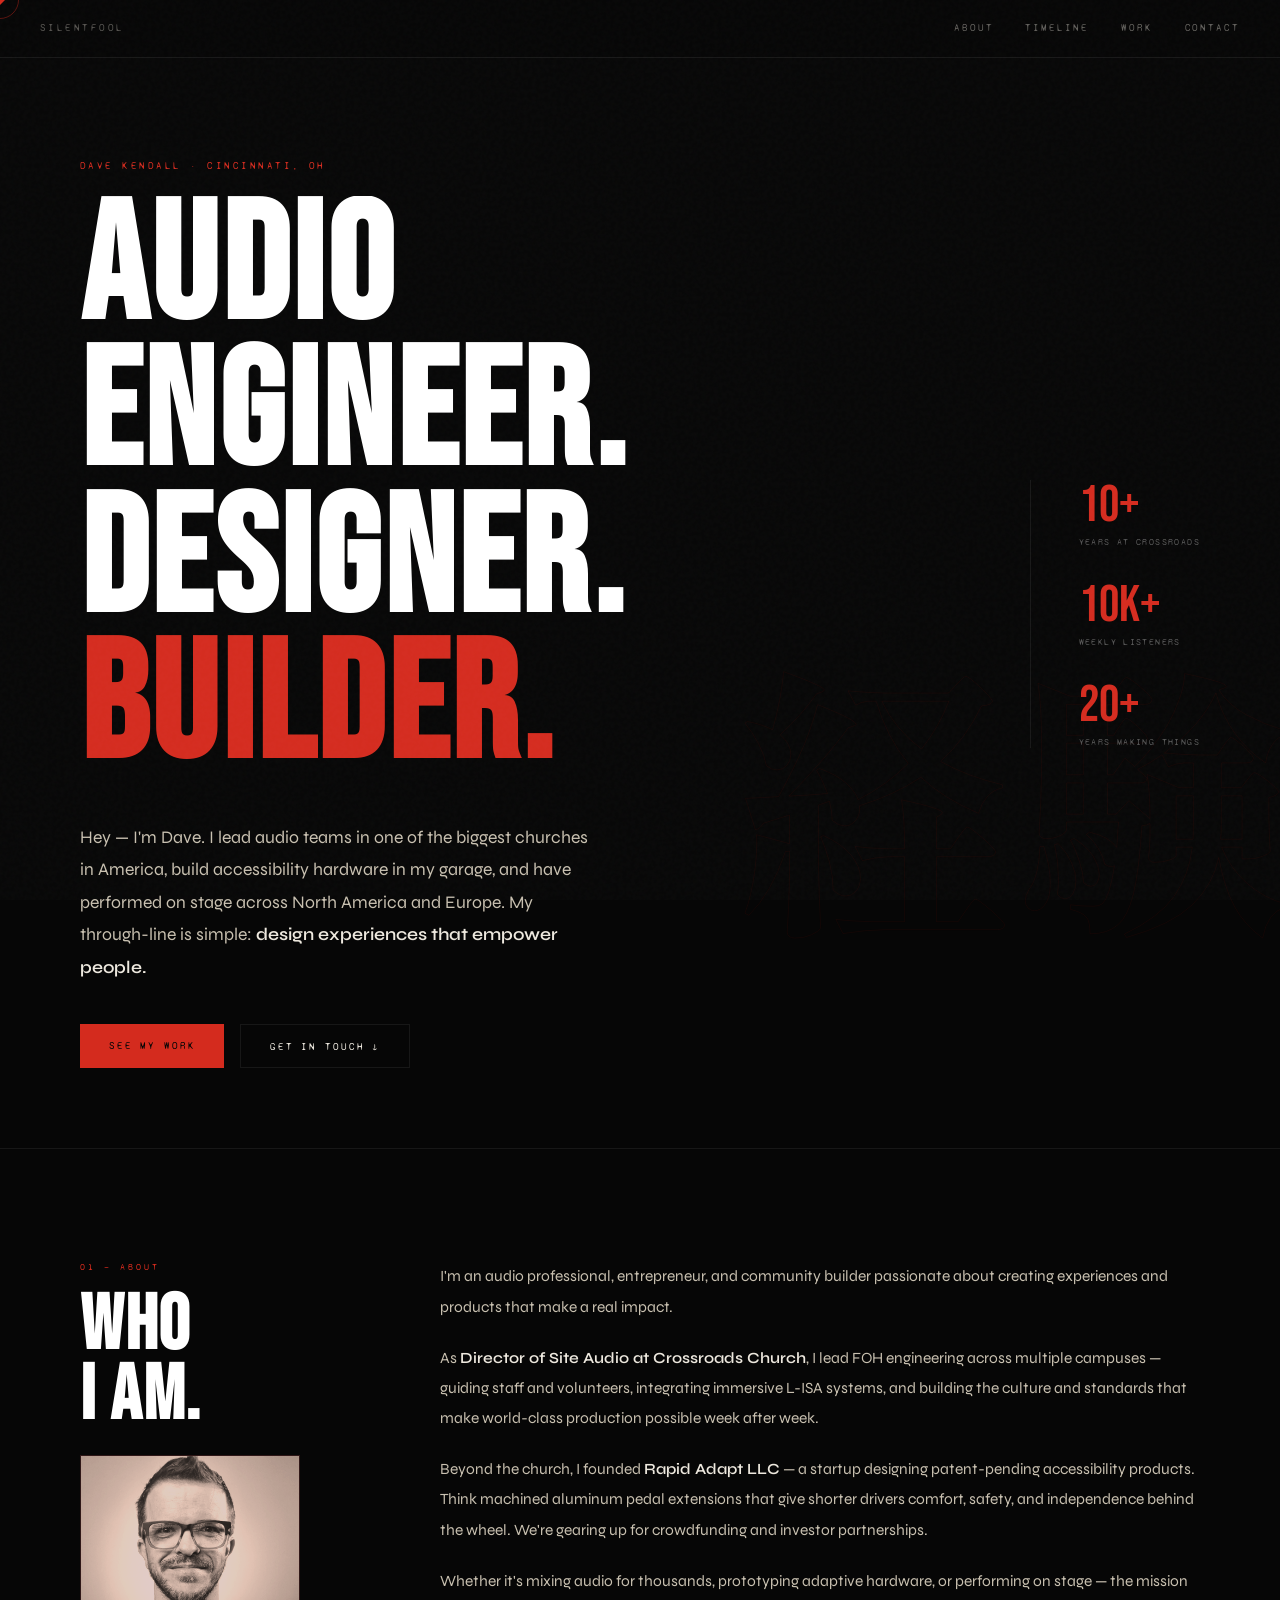
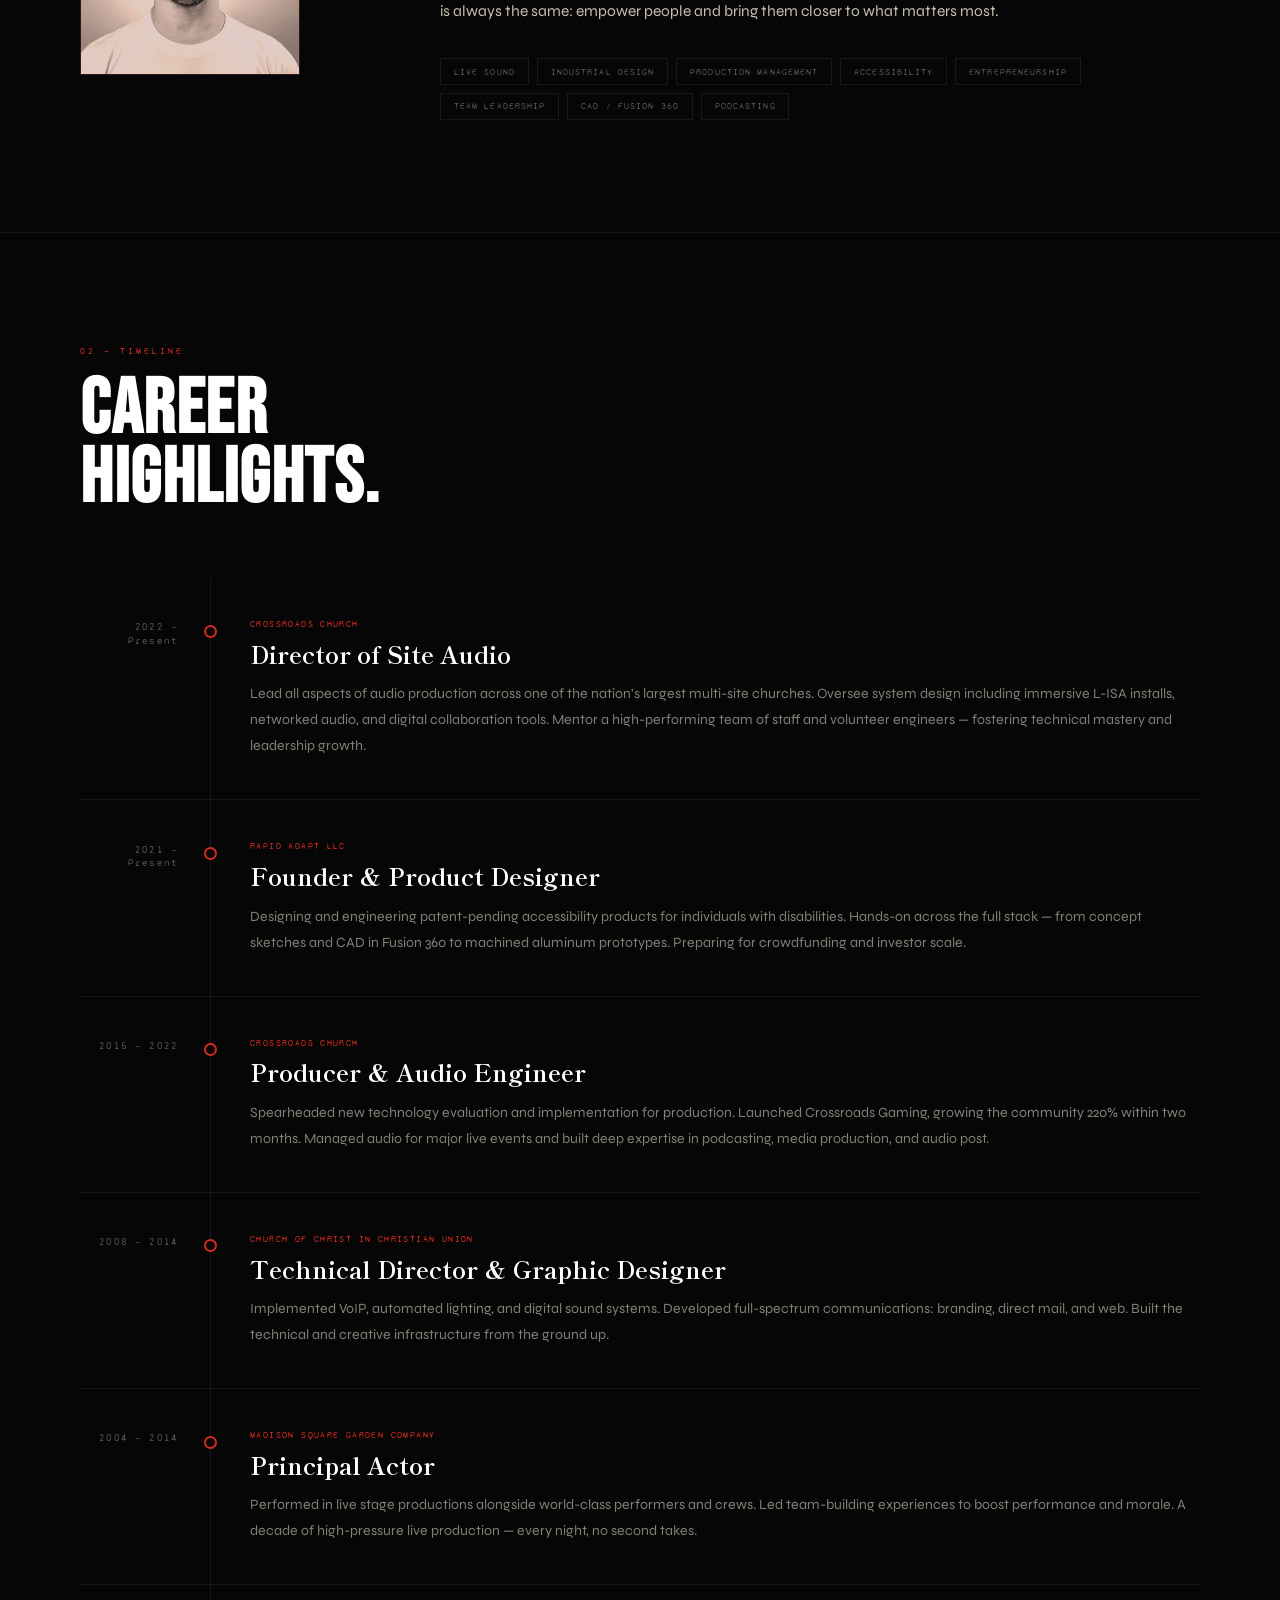
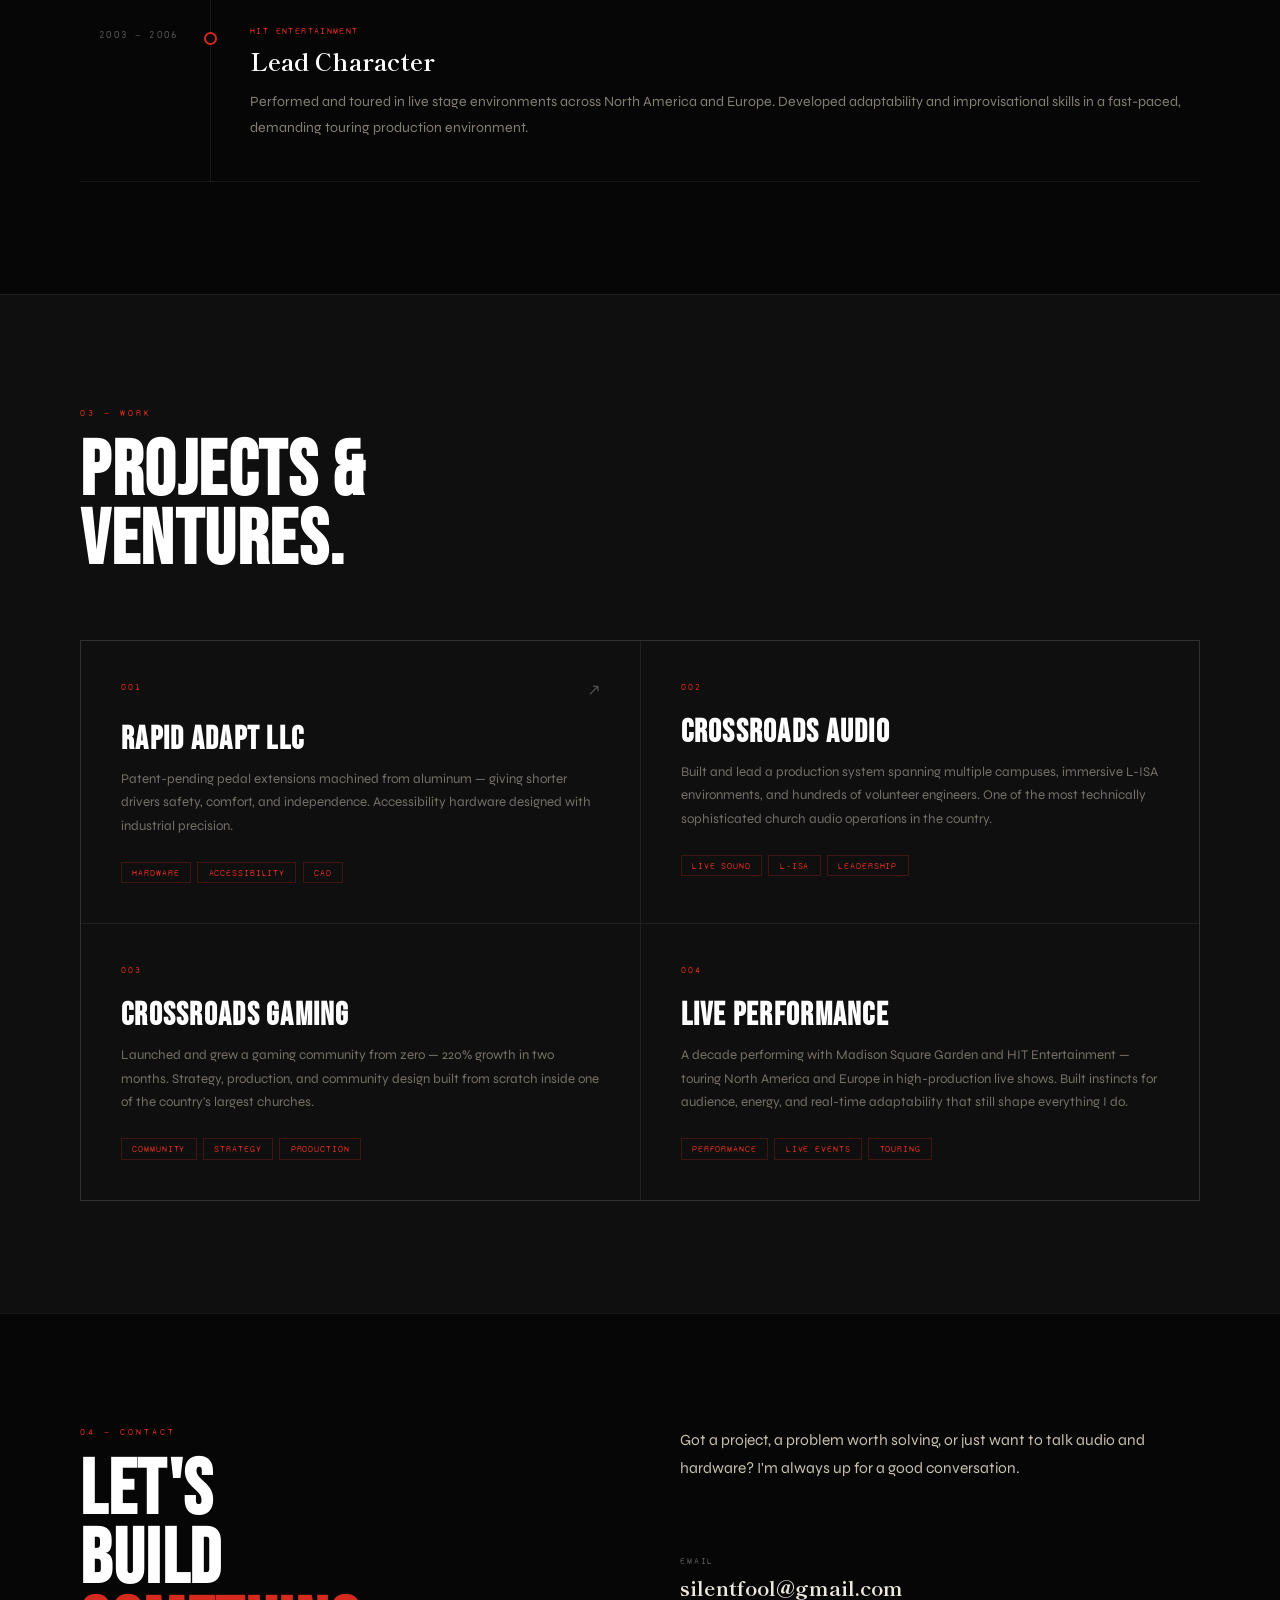
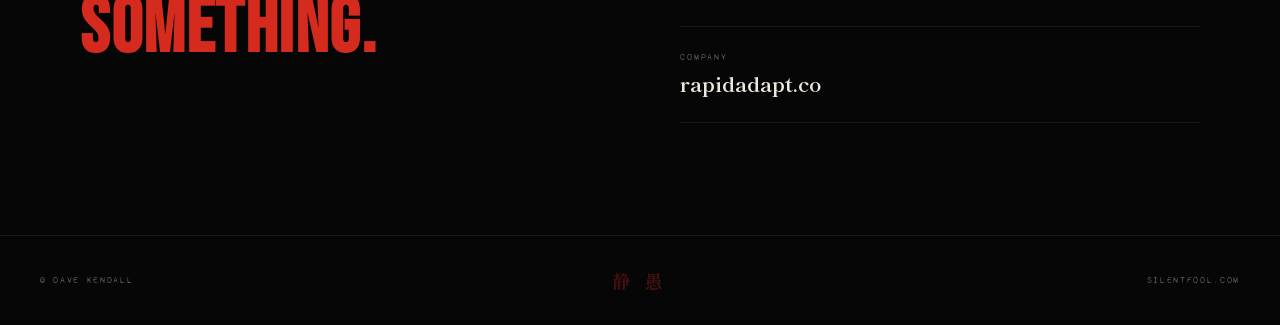
==== commit 7fb19f66: "index.html" ====
--- a/index.html
+++ b/index.html
@@ -31,8 +31,8 @@
     <div class="hero-inner">
       <p class="hero-eyebrow">Dave Kendall · Cincinnati, OH</p>
       <h1 class="hero-h1">
-        <span class="line">Audio.</span>
-        <span class="line">Design.</span>
+        <span class="line">Audio Engineer.</span>
+        <span class="line">Designer.</span>
         <span class="line red-line">Builder.</span>
       </h1>
       <div class="hero-body">
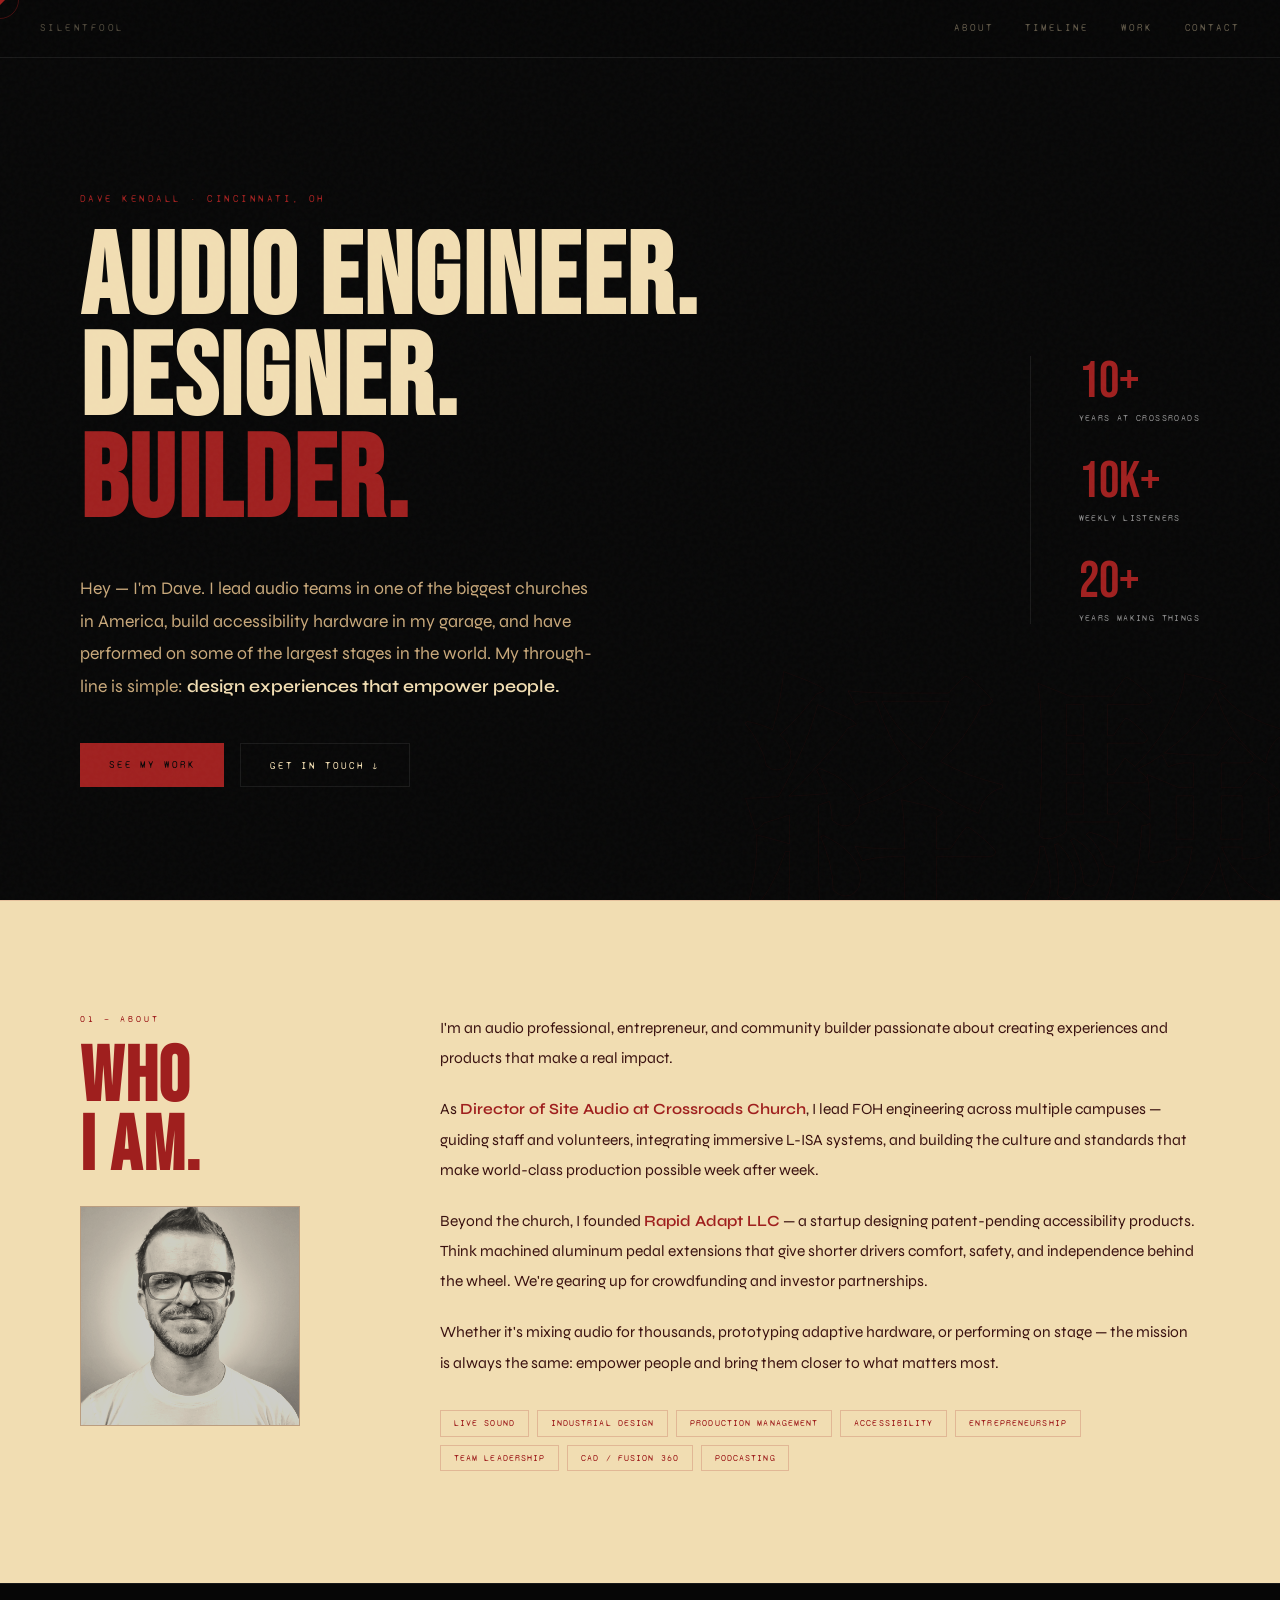
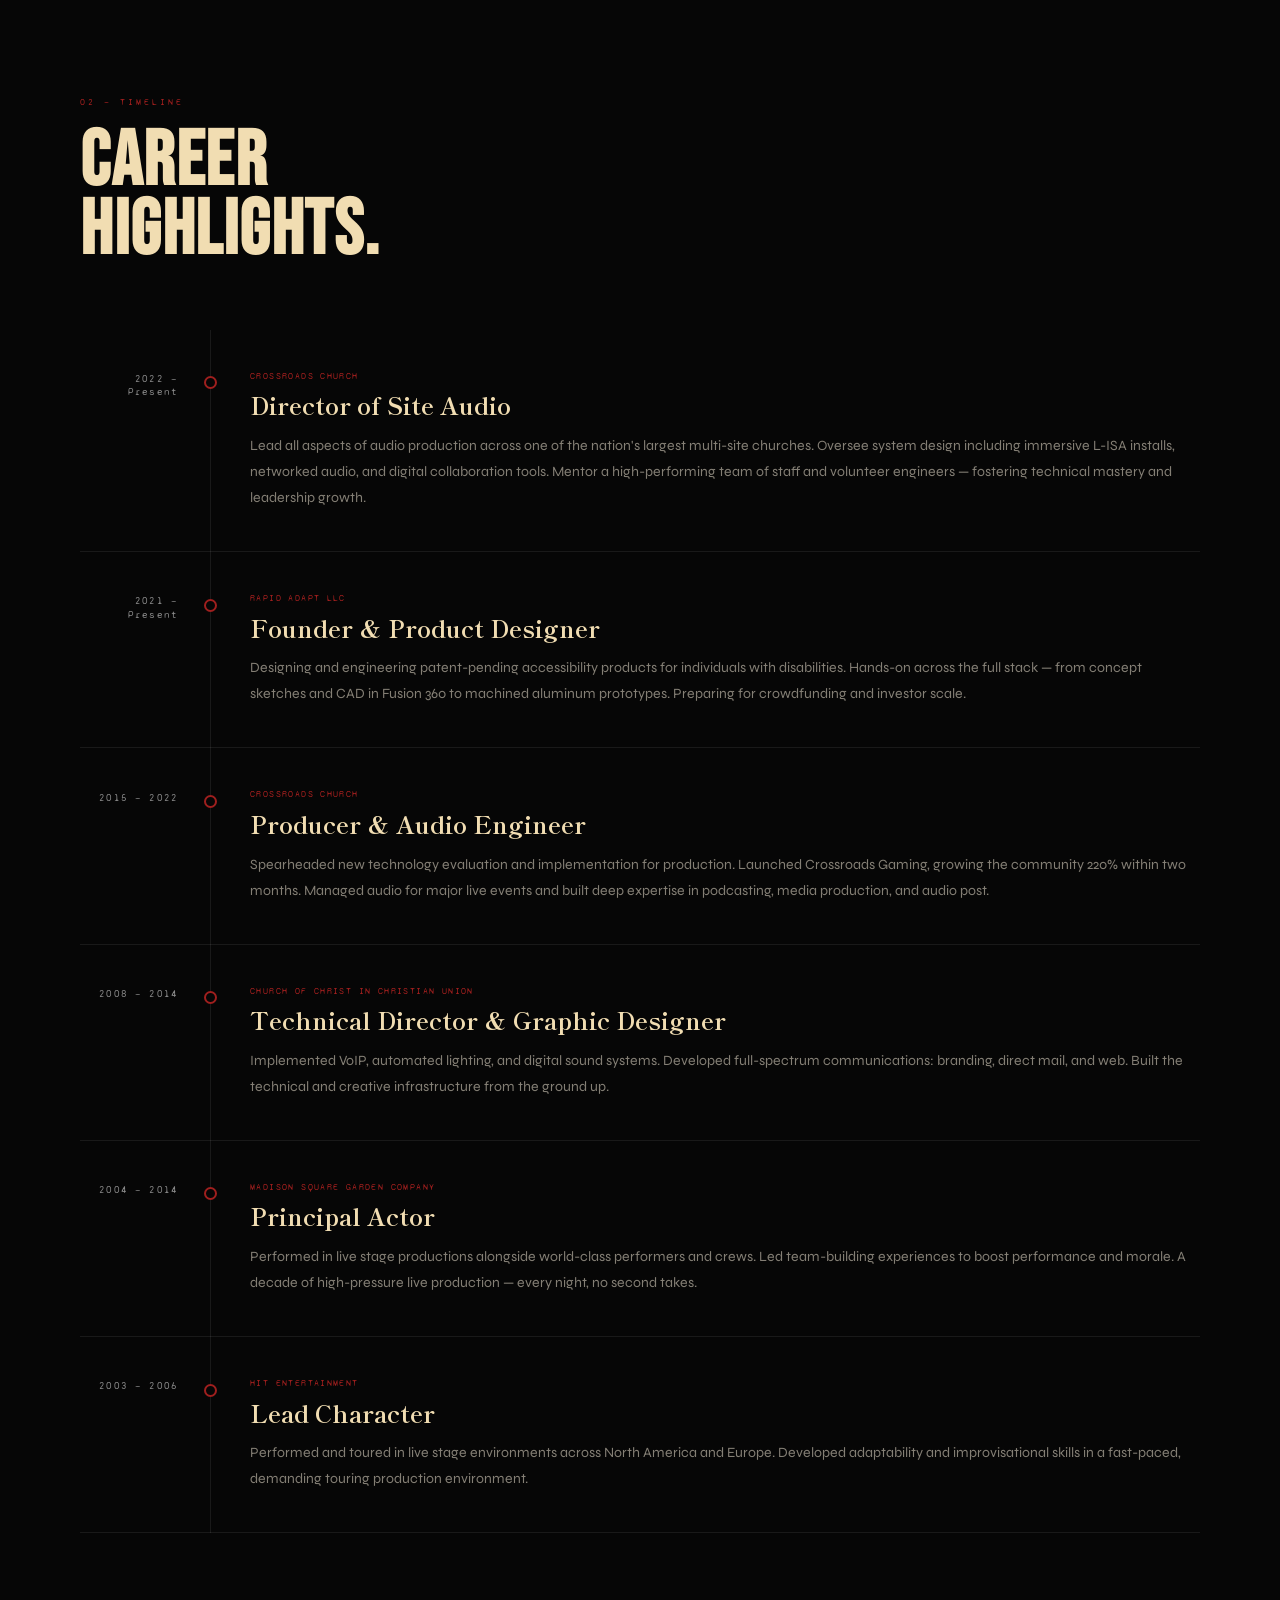
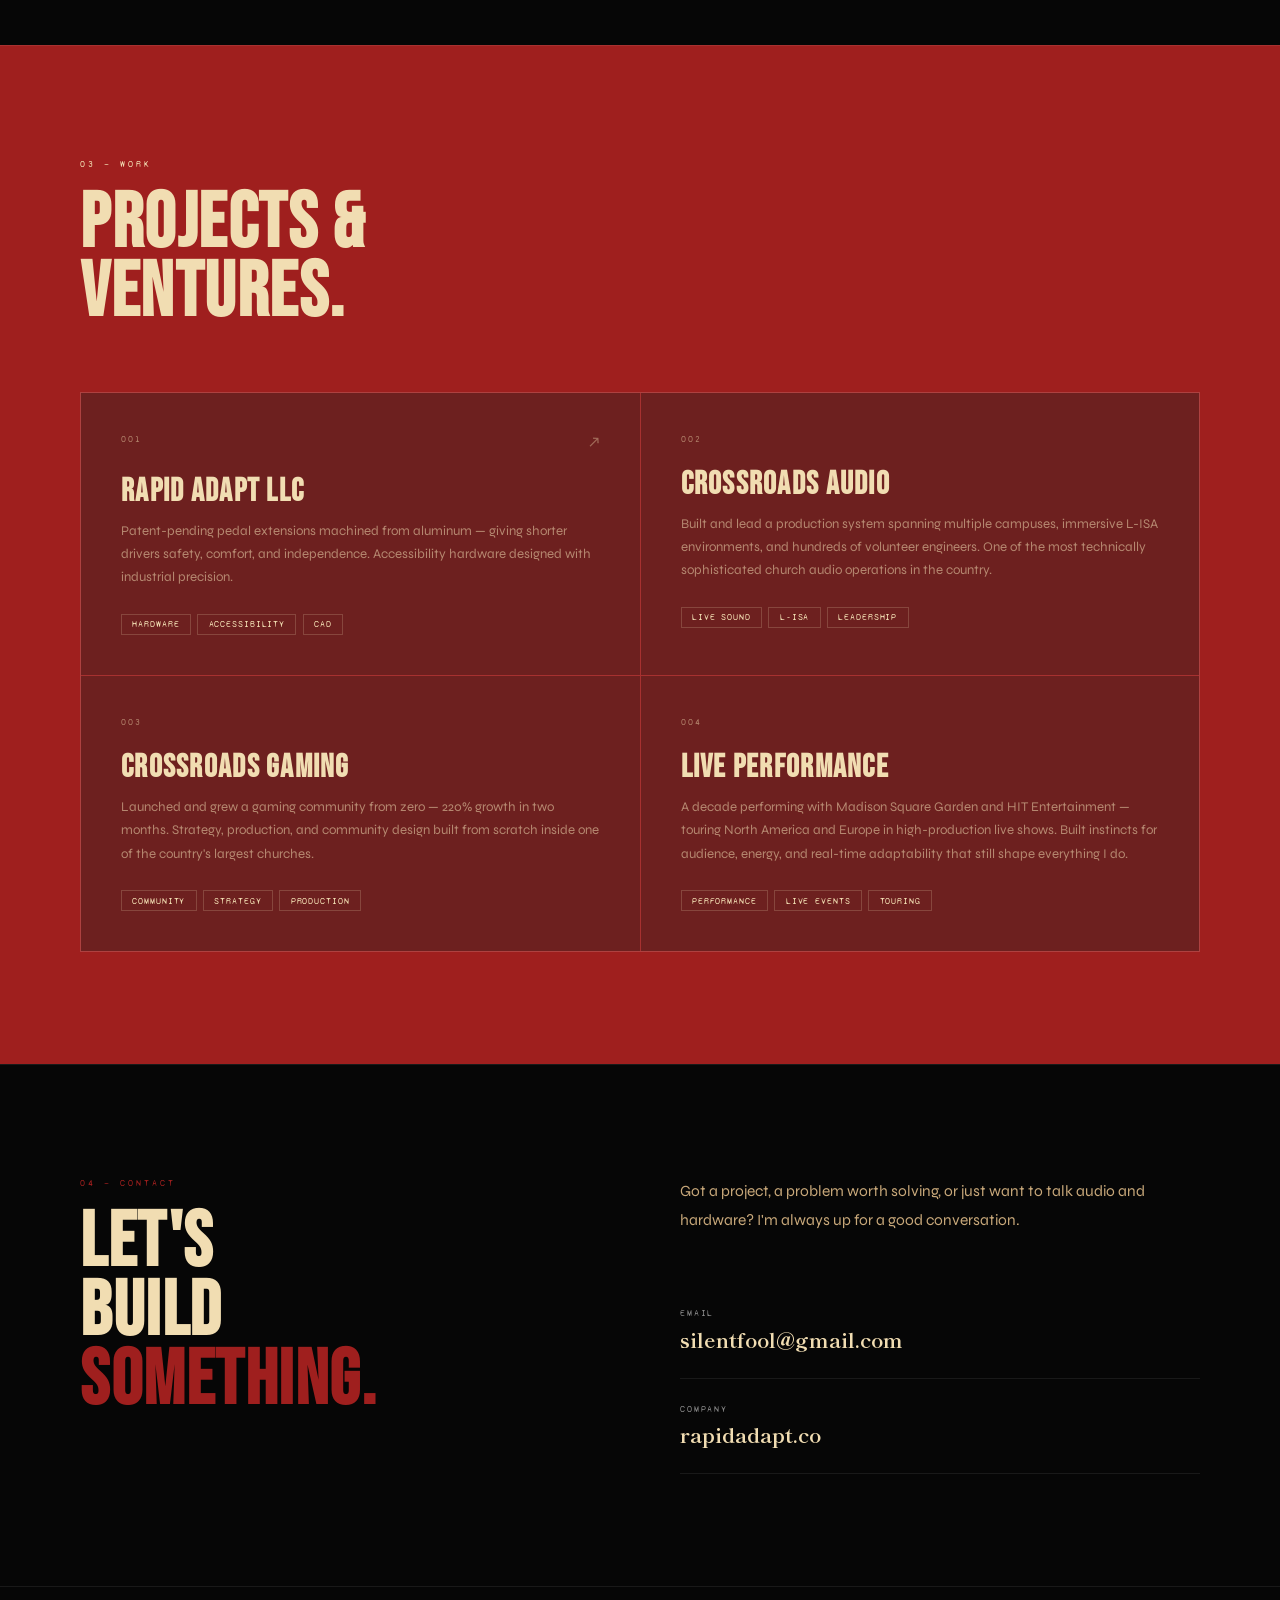
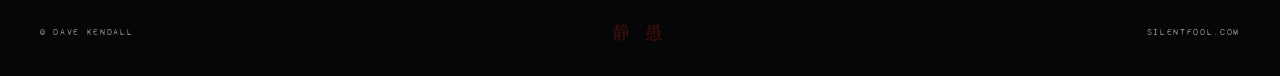
==== commit eb66d721: "Add files via upload" ====
--- a/index.html
+++ b/index.html
@@ -37,7 +37,7 @@
       </h1>
       <div class="hero-body">
         <p class="hero-intro">
-          Hey — I'm Dave. I lead audio teams in one of the biggest churches in America, build accessibility hardware in my garage, and have performed on stage across North America and Europe. My through-line is simple: <em>design experiences that empower people.</em>
+          Hey — I'm Dave. I lead audio teams in one of the biggest churches in America, build accessibility hardware in my garage, and have performed on some of the largest stages in the world. My through-line is simple: <em>design experiences that empower people.</em>
         </p>
         <div class="hero-ctas">
           <a href="#work" class="btn-primary">See my work</a>
@@ -62,7 +62,7 @@
   </section>
 
   <!-- ══ ABOUT ══ -->
-  <section class="section" id="about">
+  <section class="section section-cream" id="about">
     <div class="section-inner about-grid">
       <div class="about-left">
         <p class="sec-eyebrow">01 — About</p>
--- a/style.css
+++ b/style.css
@@ -5,13 +5,13 @@
   --black:  #060606;
   --ink:    #0f0f0f;
   --surface:#141414;
-  --border: rgba(255,255,255,0.07);
-  --red:    #d42b1e;
-  --red2:   #a01e14;
-  --cream:  #ede8de;
-  --warm:   #c8c0b0;
-  --muted:  #555;
-  --white:  #fff;
+  --border: rgba(255,255,255,0.08);
+  --red:    #9f1f1e;
+  --red2:   #7d1716;
+  --cream:  #f1ddb2;
+  --warm:   #c8a87a;
+  --muted:  #888;
+  --white:  #f1ddb2;
   --mono:   'Syne Mono', monospace;
 }
 
@@ -36,14 +36,14 @@
 }
 #cur-ring {
   position: fixed; width: 38px; height: 38px;
-  border: 1px solid rgba(212,43,30,.4);
+  border: 1px solid rgba(159,31,30,.4);
   border-radius: 50%;
   pointer-events: none; z-index: 9998;
   transform: translate(-50%,-50%);
   transition: width .3s cubic-bezier(.22,1,.36,1), height .3s cubic-bezier(.22,1,.36,1), border-color .3s;
 }
 body.hovering #cur { transform: translate(-50%,-50%) scale(2.2); }
-body.hovering #cur-ring { width: 60px; height: 60px; border-color: rgba(212,43,30,.7); }
+body.hovering #cur-ring { width: 60px; height: 60px; border-color: rgba(159,31,30,.7); }
 
 /* ── Noise ── */
 body::before {
@@ -62,7 +62,7 @@
   font-size: clamp(12rem, 22vw, 26rem);
   font-weight: 800;
   color: transparent;
-  -webkit-text-stroke: 1px rgba(212,43,30,.06);
+  -webkit-text-stroke: 1px rgba(159,31,30,.07);
   pointer-events: none; z-index: 0;
   user-select: none; line-height: 1;
 }
@@ -76,7 +76,7 @@
   align-items: center;
   padding: 1.4rem 2.5rem;
   border-bottom: 1px solid var(--border);
-  background: rgba(6,6,6,.85);
+  background: rgba(6,6,6,.88);
   backdrop-filter: blur(12px);
   -webkit-backdrop-filter: blur(12px);
 }
@@ -85,7 +85,7 @@
   font-size: .62rem;
   letter-spacing: .25em;
   text-transform: uppercase;
-  color: rgba(237,232,222,.35);
+  color: rgba(241,221,178,.3);
 }
 .site-nav nav {
   display: flex; gap: 2rem;
@@ -95,7 +95,7 @@
   font-size: .6rem;
   letter-spacing: .2em;
   text-transform: uppercase;
-  color: rgba(237,232,222,.4);
+  color: rgba(241,221,178,.38);
   text-decoration: none;
   transition: color .2s;
 }
@@ -128,7 +128,7 @@
 
 .hero-h1 {
   font-family: 'Bebas Neue', sans-serif;
-  font-size: clamp(5rem, 13vw, 12rem);
+  font-size: clamp(3.5rem, 9vw, 9rem);
   line-height: .88;
   color: var(--white);
   letter-spacing: .02em;
@@ -140,6 +140,7 @@
   opacity: 0;
   transform: translateY(110%);
 }
+.hero-h1 .line:nth-child(1) { white-space: nowrap; }
 .hero-h1 .line:nth-child(1) { animation: lineUp .7s cubic-bezier(.22,1,.36,1) .3s forwards; }
 .hero-h1 .line:nth-child(2) { animation: lineUp .7s cubic-bezier(.22,1,.36,1) .42s forwards; }
 .hero-h1 .line:nth-child(3) { animation: lineUp .7s cubic-bezier(.22,1,.36,1) .54s forwards; }
@@ -175,7 +176,7 @@
   text-decoration: none;
   transition: background .2s, transform .2s;
 }
-.btn-primary:hover { background: #e83a2c; transform: translateY(-2px); }
+.btn-primary:hover { background: #b52726; transform: translateY(-2px); }
 
 .btn-ghost {
   display: inline-block;
@@ -222,7 +223,33 @@
   padding: 7rem 0;
   border-top: 1px solid var(--border);
 }
-.section-dark { background: var(--ink); }
+.section-dark { background: var(--red); }
+
+/* ── Red section overrides (work) ── */
+.section-dark .sec-eyebrow { color: var(--cream); }
+.section-dark .sec-title   { color: var(--cream); }
+.section-dark .work-card   { background: rgba(0,0,0,.35); }
+.section-dark .work-card:hover { background: rgba(0,0,0,.5); }
+.section-dark .work-card::after { background: var(--cream); }
+.section-dark .work-num  { color: rgba(241,221,178,.5); }
+.section-dark .work-arrow { color: rgba(241,221,178,.4); }
+.section-dark .work-card:hover .work-arrow { color: var(--cream); }
+.section-dark .work-title { color: var(--cream); }
+.section-dark .work-desc  { color: rgba(241,221,178,.55); }
+.section-dark .work-tags span { color: var(--cream); border-color: rgba(241,221,178,.2); }
+
+/* ── Cream section (about) ── */
+.section-cream {
+  background: var(--cream);
+  border-top: 1px solid rgba(159,31,30,.15);
+}
+.section-cream .sec-eyebrow { color: var(--red); }
+.section-cream .sec-title   { color: var(--red); }
+.section-cream .about-right p { color: #3a1210; }
+.section-cream .about-right strong { color: var(--red); }
+.section-cream .about-photo { border-color: rgba(159,31,30,.2); }
+.section-cream .tags span   { color: var(--red); border-color: rgba(159,31,30,.2); }
+.section-cream .tags span:hover { border-color: var(--red); color: var(--red); }
 .section-inner {
   max-width: 1200px;
   margin: 0 auto;
@@ -265,7 +292,7 @@
   content: '';
   position: absolute;
   inset: 0;
-  background: rgba(159,31,30,.18);
+  background: rgba(0,0,0,.15);
   mix-blend-mode: multiply;
   pointer-events: none;
 }
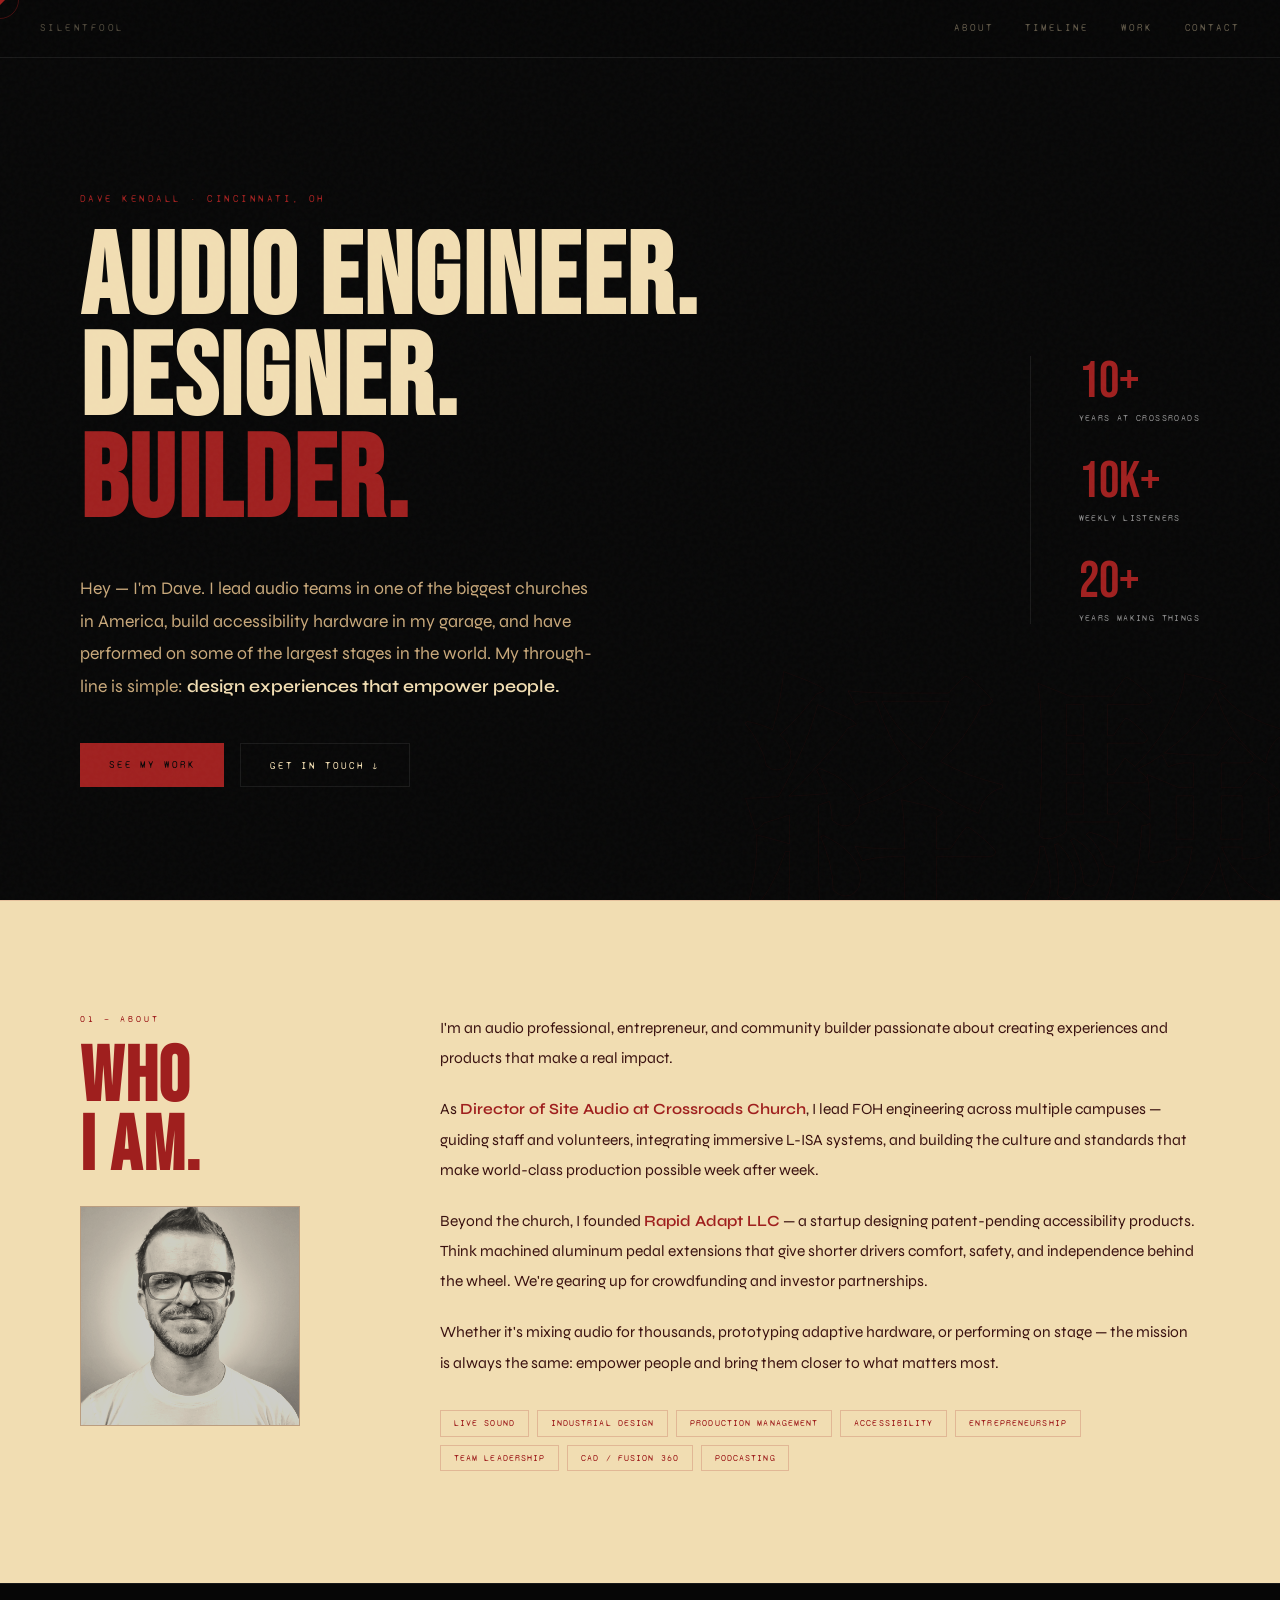
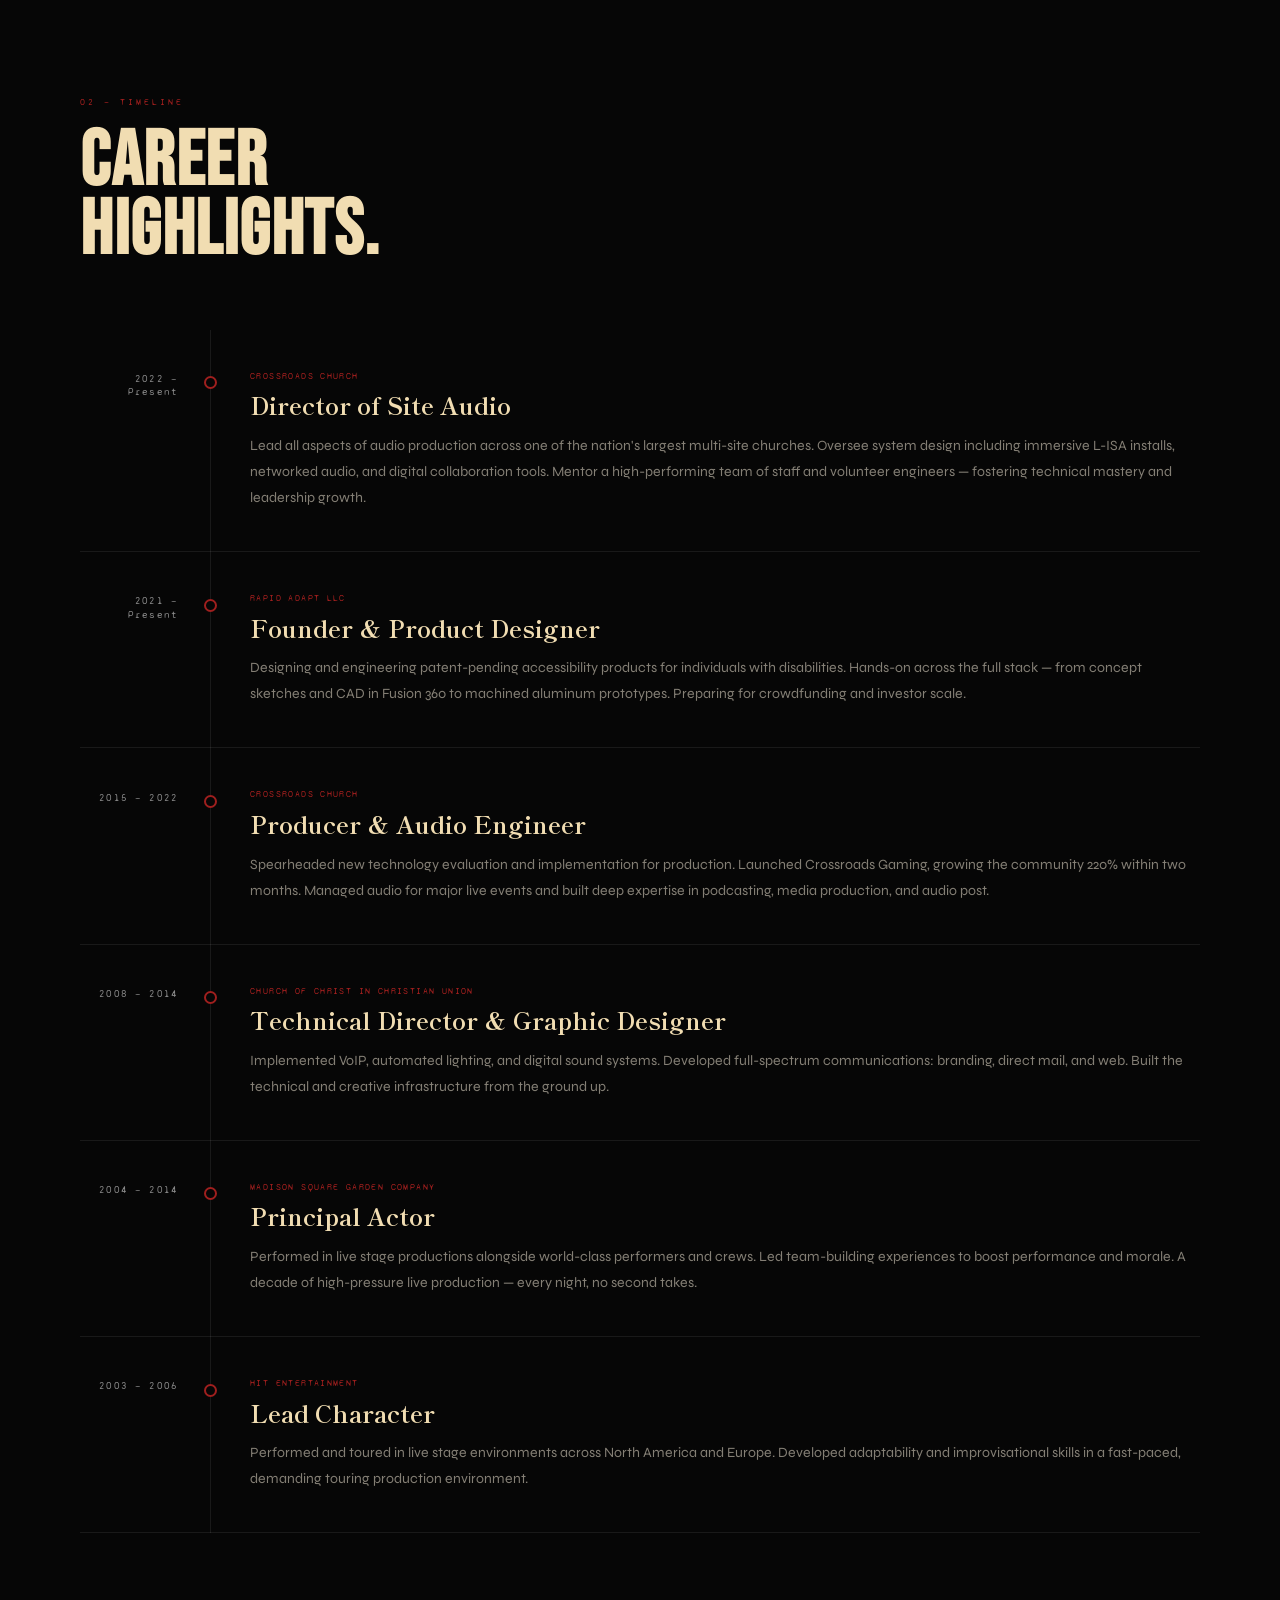
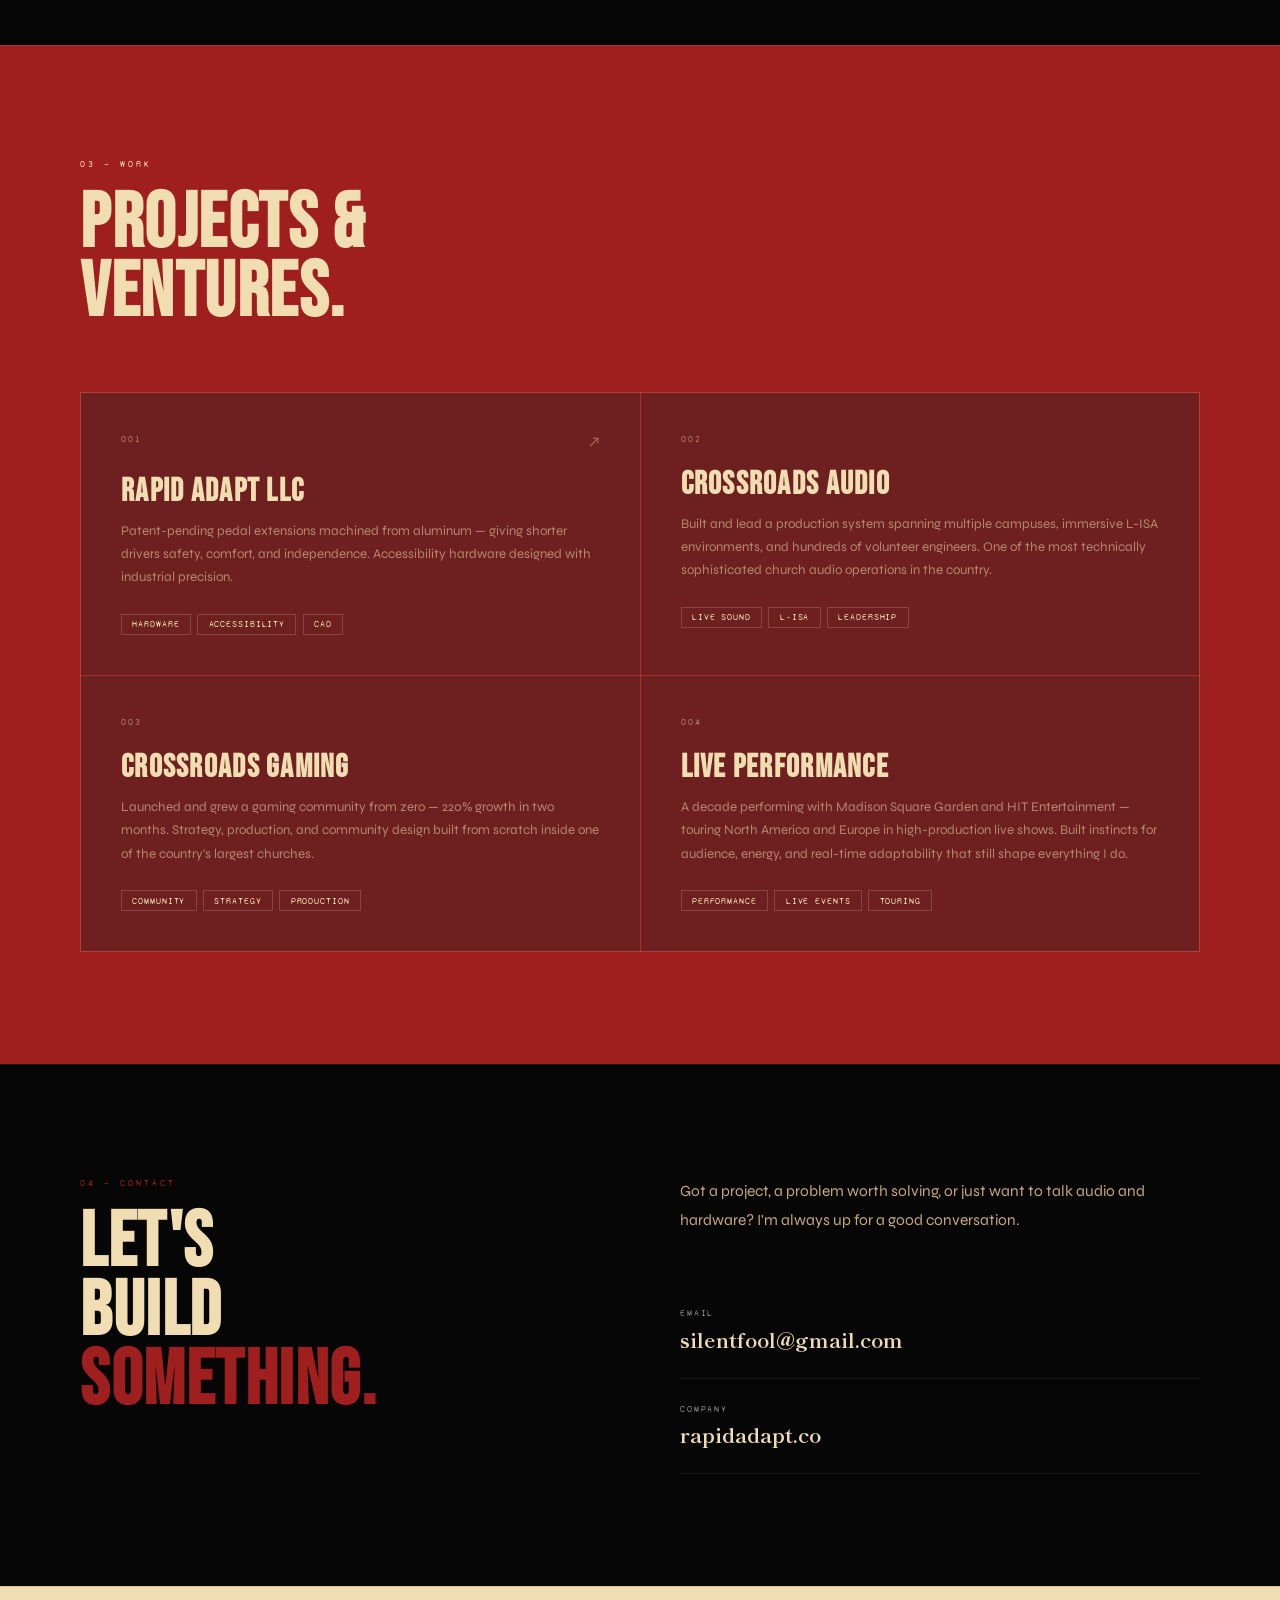
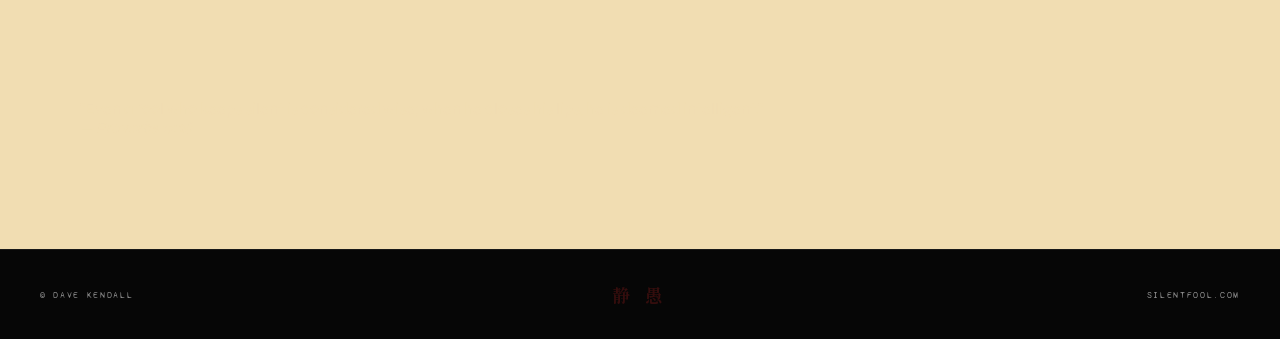
==== commit fbcb130e: "Add files via upload" ====
--- a/index.html
+++ b/index.html
@@ -233,6 +233,16 @@
           </a>
         </div>
       </div>
+    </div>
+  </section>
+
+  <!-- ══ QUOTE ══ -->
+  <section class="section section-cream section-quote">
+    <div class="section-inner">
+      <blockquote class="proverb">
+        <p>"Even a fool who keeps silent is considered wise; when he closes his lips, he is deemed intelligent."</p>
+        <cite>— Proverbs 17:28</cite>
+      </blockquote>
     </div>
   </section>
 
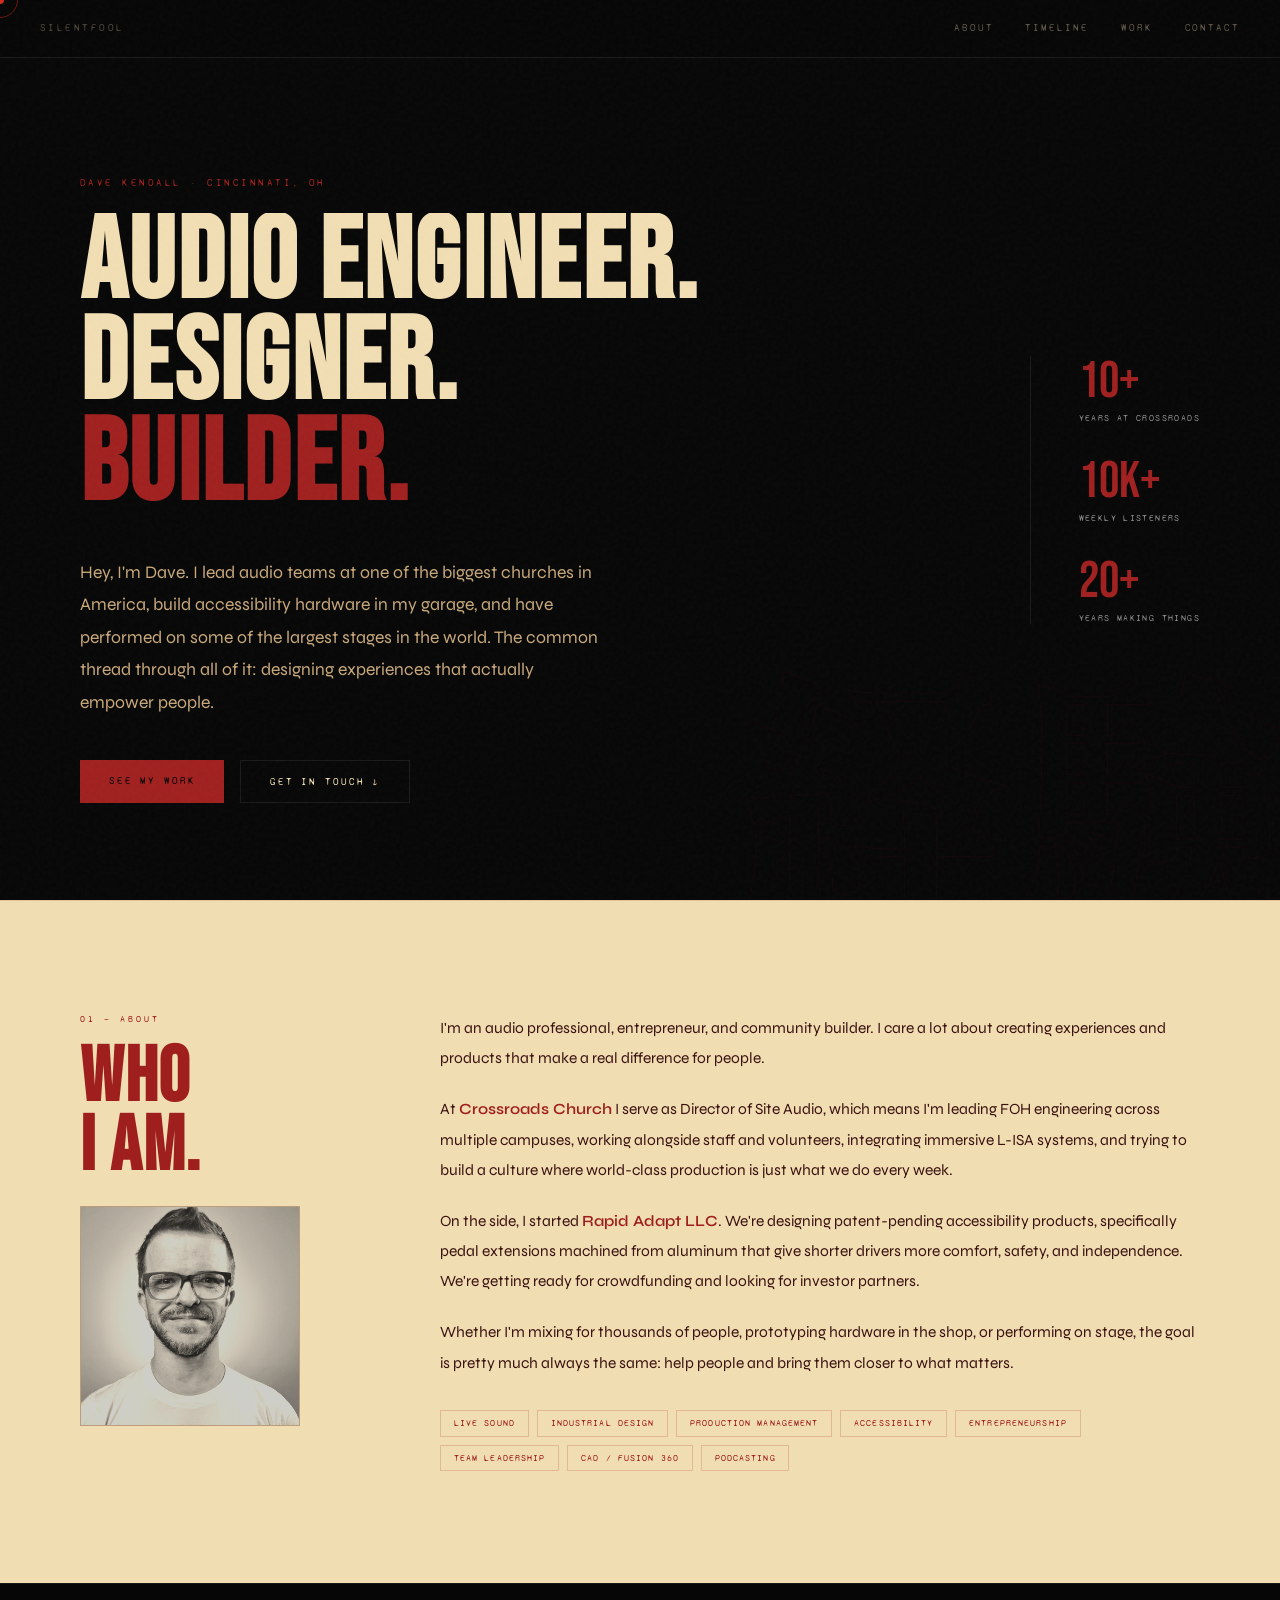
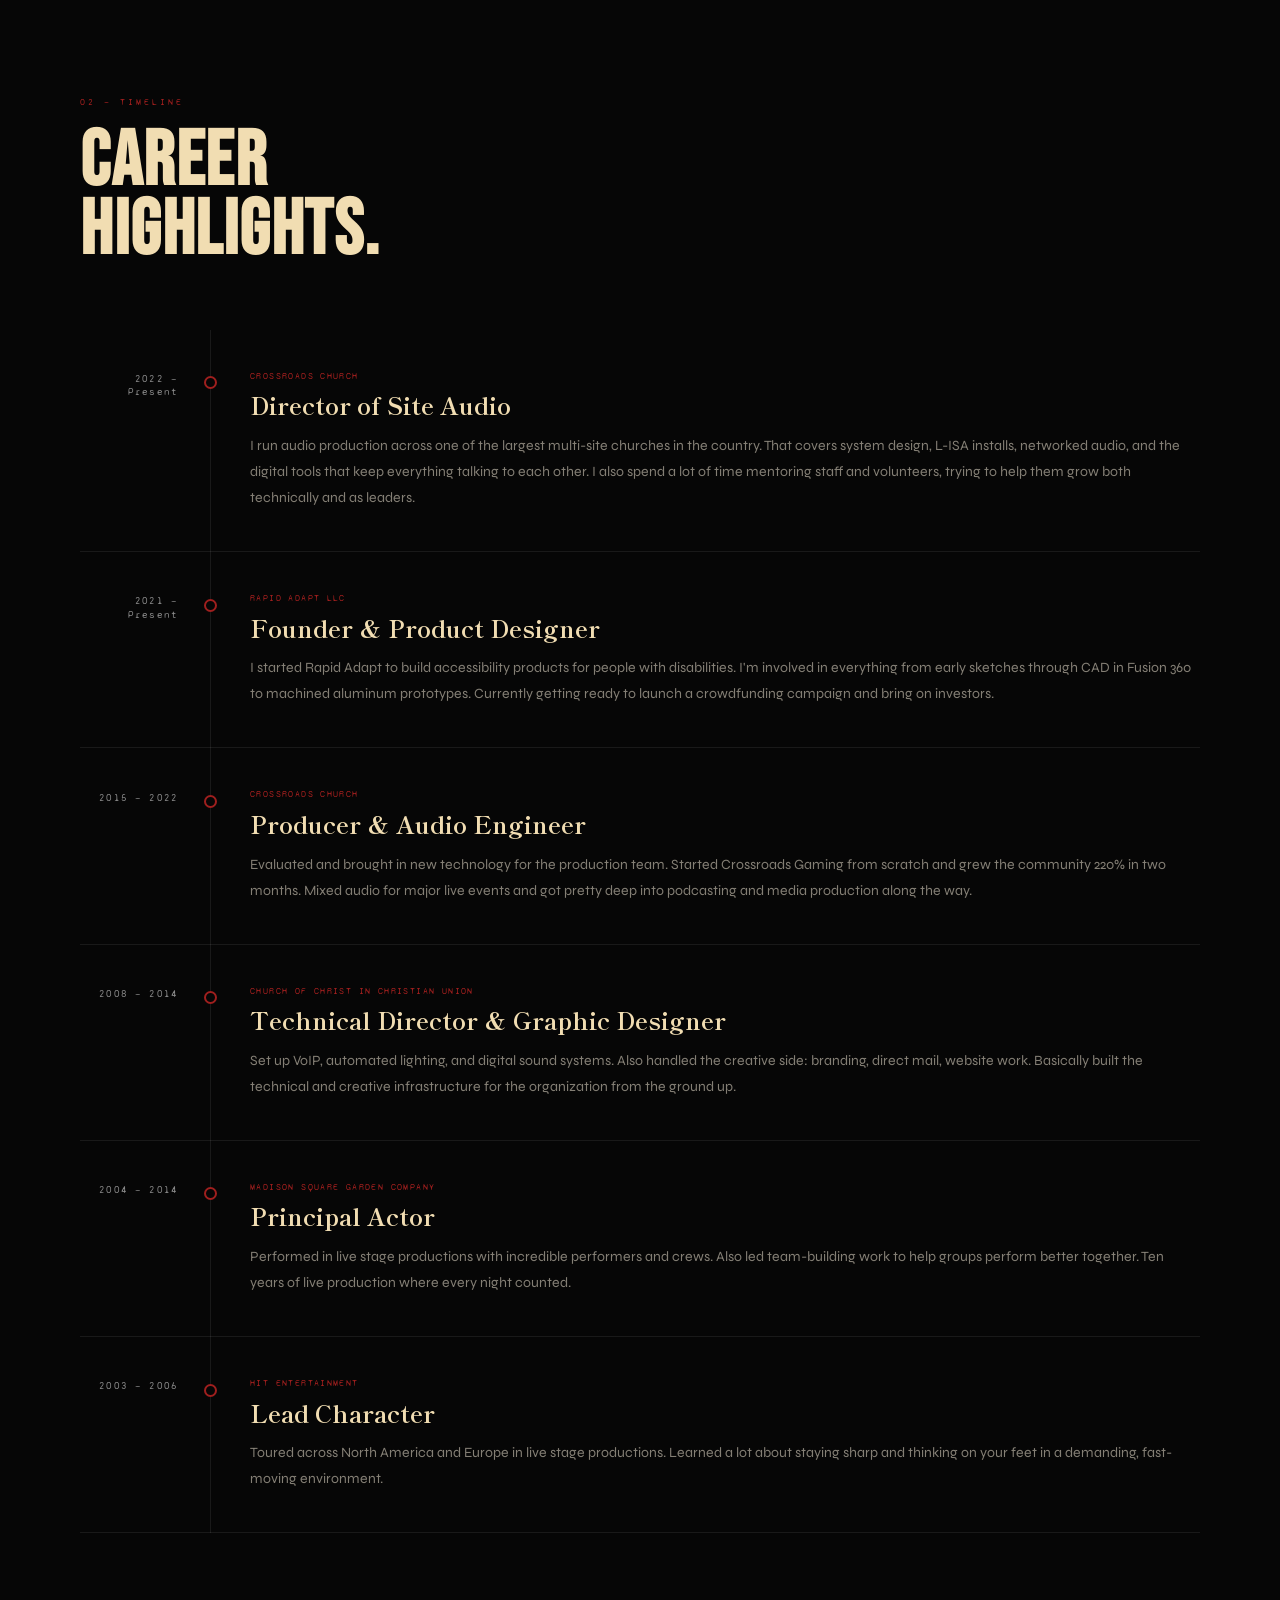
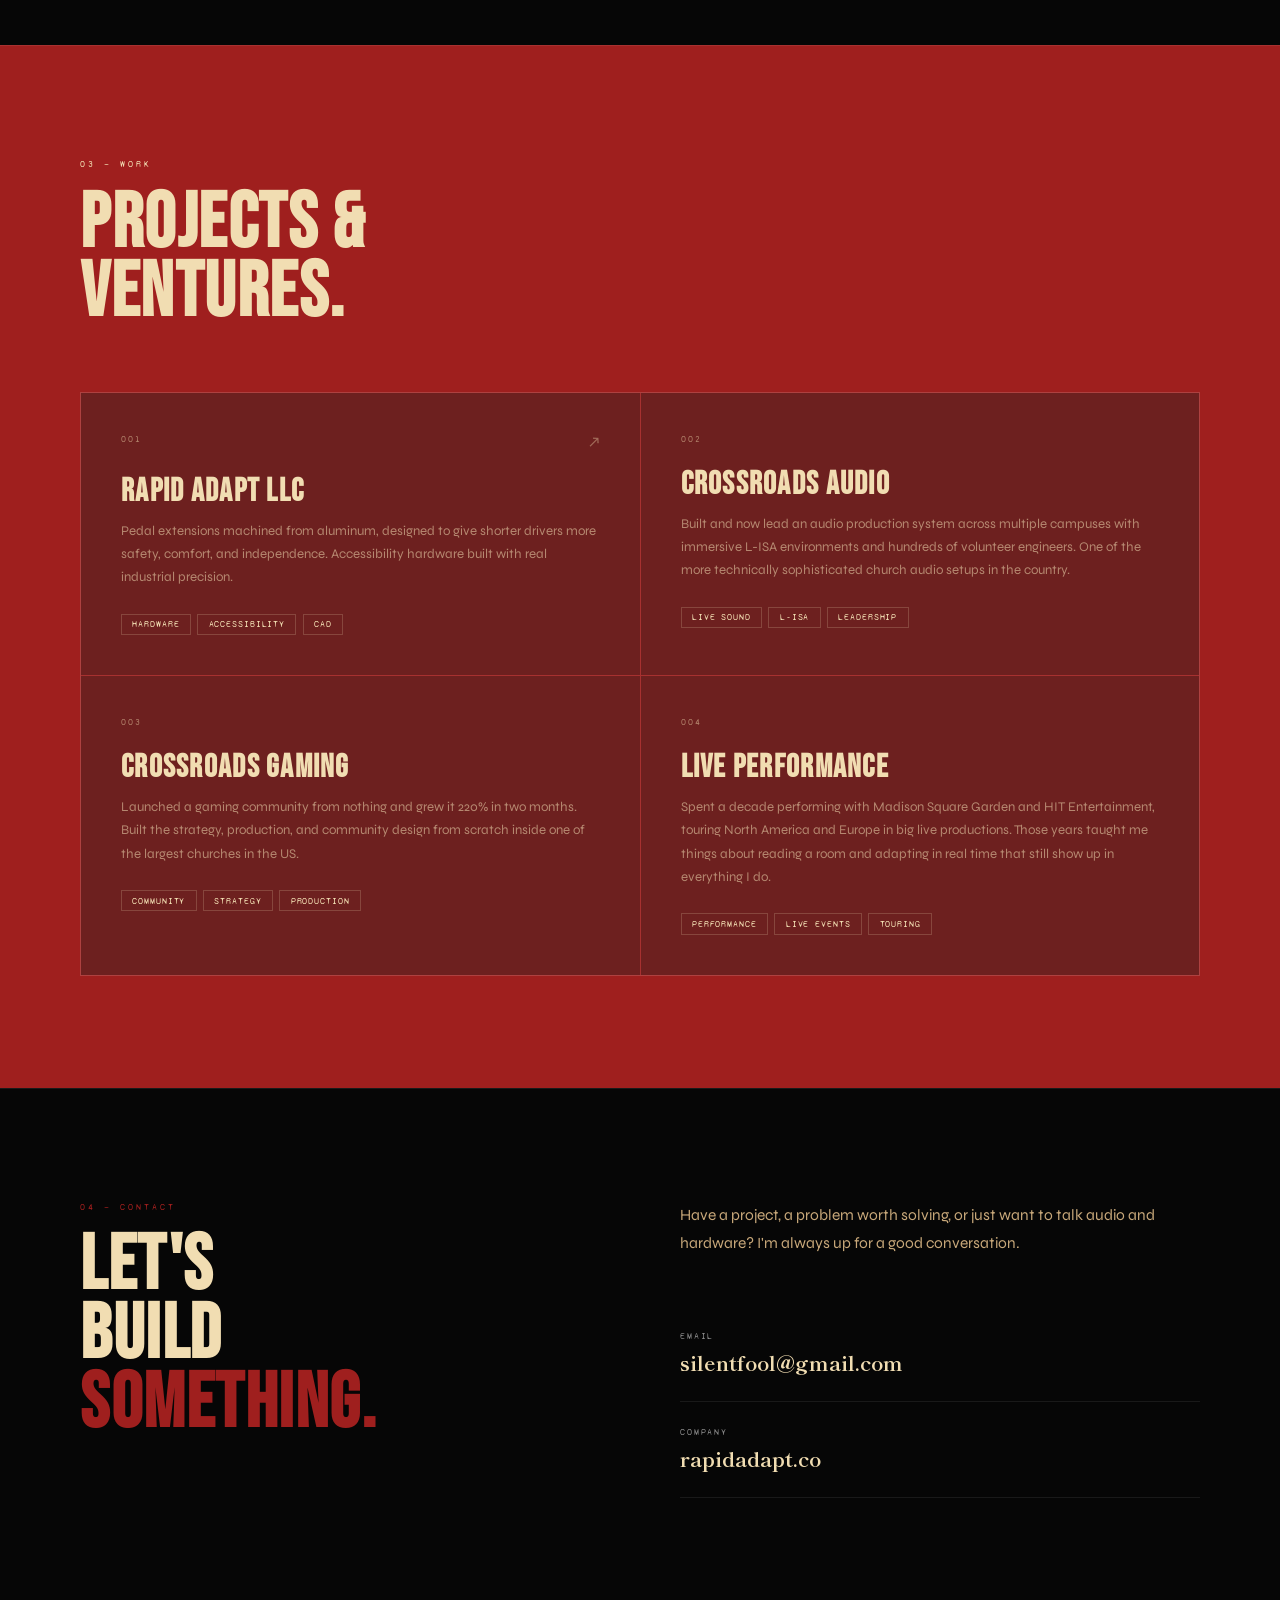
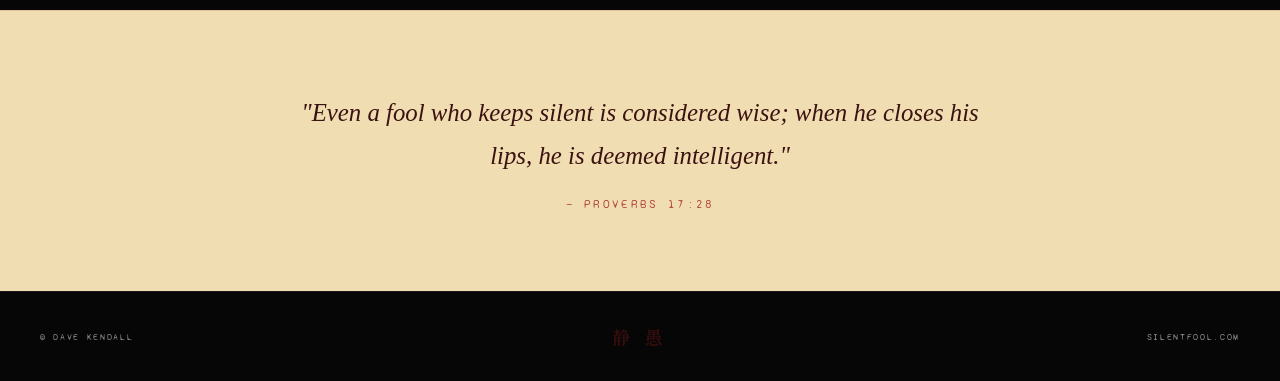
==== commit e3af09bf: "Add files via upload" ====
--- a/index.html
+++ b/index.html
@@ -8,6 +8,8 @@
   <link rel="preconnect" href="https://fonts.gstatic.com" crossorigin />
   <link href="https://fonts.googleapis.com/css2?family=Bebas+Neue&family=Shippori+Mincho:wght@400;700;800&family=Syne+Mono&family=Syne:wght@400;500;600&display=swap" rel="stylesheet" />
   <link rel="stylesheet" href="style.css" />
+  <link rel="icon" type="image/svg+xml" href="favicon.svg" />
+<link rel="shortcut icon" href="favicon.svg" />
 </head>
 <body>
 
@@ -37,7 +39,7 @@
       </h1>
       <div class="hero-body">
         <p class="hero-intro">
-          Hey — I'm Dave. I lead audio teams in one of the biggest churches in America, build accessibility hardware in my garage, and have performed on some of the largest stages in the world. My through-line is simple: <em>design experiences that empower people.</em>
+          Hey, I'm Dave. I lead audio teams at one of the biggest churches in America, build accessibility hardware in my garage, and have performed on some of the largest stages in the world. The common thread through all of it: designing experiences that actually empower people.
         </p>
         <div class="hero-ctas">
           <a href="#work" class="btn-primary">See my work</a>
@@ -72,10 +74,10 @@
         </div>
       </div>
       <div class="about-right">
-        <p>I'm an audio professional, entrepreneur, and community builder passionate about creating experiences and products that make a real impact.</p>
-        <p>As <strong>Director of Site Audio at Crossroads Church</strong>, I lead FOH engineering across multiple campuses — guiding staff and volunteers, integrating immersive L-ISA systems, and building the culture and standards that make world-class production possible week after week.</p>
-        <p>Beyond the church, I founded <strong>Rapid Adapt LLC</strong> — a startup designing patent-pending accessibility products. Think machined aluminum pedal extensions that give shorter drivers comfort, safety, and independence behind the wheel. We're gearing up for crowdfunding and investor partnerships.</p>
-        <p>Whether it's mixing audio for thousands, prototyping adaptive hardware, or performing on stage — the mission is always the same: empower people and bring them closer to what matters most.</p>
+        <p>I'm an audio professional, entrepreneur, and community builder. I care a lot about creating experiences and products that make a real difference for people.</p>
+        <p>At <strong>Crossroads Church</strong> I serve as Director of Site Audio, which means I'm leading FOH engineering across multiple campuses, working alongside staff and volunteers, integrating immersive L-ISA systems, and trying to build a culture where world-class production is just what we do every week.</p>
+        <p>On the side, I started <strong>Rapid Adapt LLC</strong>. We're designing patent-pending accessibility products, specifically pedal extensions machined from aluminum that give shorter drivers more comfort, safety, and independence. We're getting ready for crowdfunding and looking for investor partners.</p>
+        <p>Whether I'm mixing for thousands of people, prototyping hardware in the shop, or performing on stage, the goal is pretty much always the same: help people and bring them closer to what matters.</p>
         <div class="tags">
           <span>Live Sound</span>
           <span>Industrial Design</span>
@@ -103,7 +105,7 @@
           <div class="tl-content">
             <div class="tl-tag">Crossroads Church</div>
             <h3 class="tl-title">Director of Site Audio</h3>
-            <p>Lead all aspects of audio production across one of the nation's largest multi-site churches. Oversee system design including immersive L-ISA installs, networked audio, and digital collaboration tools. Mentor a high-performing team of staff and volunteer engineers — fostering technical mastery and leadership growth.</p>
+            <p>I run audio production across one of the largest multi-site churches in the country. That covers system design, L-ISA installs, networked audio, and the digital tools that keep everything talking to each other. I also spend a lot of time mentoring staff and volunteers, trying to help them grow both technically and as leaders.</p>
           </div>
         </div>
 
@@ -112,7 +114,7 @@
           <div class="tl-content">
             <div class="tl-tag">Rapid Adapt LLC</div>
             <h3 class="tl-title">Founder & Product Designer</h3>
-            <p>Designing and engineering patent-pending accessibility products for individuals with disabilities. Hands-on across the full stack — from concept sketches and CAD in Fusion 360 to machined aluminum prototypes. Preparing for crowdfunding and investor scale.</p>
+            <p>I started Rapid Adapt to build accessibility products for people with disabilities. I'm involved in everything from early sketches through CAD in Fusion 360 to machined aluminum prototypes. Currently getting ready to launch a crowdfunding campaign and bring on investors.</p>
           </div>
         </div>
 
@@ -121,7 +123,7 @@
           <div class="tl-content">
             <div class="tl-tag">Crossroads Church</div>
             <h3 class="tl-title">Producer & Audio Engineer</h3>
-            <p>Spearheaded new technology evaluation and implementation for production. Launched Crossroads Gaming, growing the community 220% within two months. Managed audio for major live events and built deep expertise in podcasting, media production, and audio post.</p>
+            <p>Evaluated and brought in new technology for the production team. Started Crossroads Gaming from scratch and grew the community 220% in two months. Mixed audio for major live events and got pretty deep into podcasting and media production along the way.</p>
           </div>
         </div>
 
@@ -130,7 +132,7 @@
           <div class="tl-content">
             <div class="tl-tag">Church of Christ in Christian Union</div>
             <h3 class="tl-title">Technical Director & Graphic Designer</h3>
-            <p>Implemented VoIP, automated lighting, and digital sound systems. Developed full-spectrum communications: branding, direct mail, and web. Built the technical and creative infrastructure from the ground up.</p>
+            <p>Set up VoIP, automated lighting, and digital sound systems. Also handled the creative side: branding, direct mail, website work. Basically built the technical and creative infrastructure for the organization from the ground up.</p>
           </div>
         </div>
 
@@ -139,7 +141,7 @@
           <div class="tl-content">
             <div class="tl-tag">Madison Square Garden Company</div>
             <h3 class="tl-title">Principal Actor</h3>
-            <p>Performed in live stage productions alongside world-class performers and crews. Led team-building experiences to boost performance and morale. A decade of high-pressure live production — every night, no second takes.</p>
+            <p>Performed in live stage productions with incredible performers and crews. Also led team-building work to help groups perform better together. Ten years of live production where every night counted.</p>
           </div>
         </div>
 
@@ -148,7 +150,7 @@
           <div class="tl-content">
             <div class="tl-tag">HIT Entertainment</div>
             <h3 class="tl-title">Lead Character</h3>
-            <p>Performed and toured in live stage environments across North America and Europe. Developed adaptability and improvisational skills in a fast-paced, demanding touring production environment.</p>
+            <p>Toured across North America and Europe in live stage productions. Learned a lot about staying sharp and thinking on your feet in a demanding, fast-moving environment.</p>
           </div>
         </div>
 
@@ -171,7 +173,7 @@
               <span class="work-arrow">↗</span>
             </div>
             <h3 class="work-title">Rapid Adapt LLC</h3>
-            <p class="work-desc">Patent-pending pedal extensions machined from aluminum — giving shorter drivers safety, comfort, and independence. Accessibility hardware designed with industrial precision.</p>
+            <p class="work-desc">Pedal extensions machined from aluminum, designed to give shorter drivers more safety, comfort, and independence. Accessibility hardware built with real industrial precision.</p>
             <div class="work-tags"><span>Hardware</span><span>Accessibility</span><span>CAD</span></div>
           </div>
         </a>
@@ -182,7 +184,7 @@
               <span class="work-num">002</span>
             </div>
             <h3 class="work-title">Crossroads Audio</h3>
-            <p class="work-desc">Built and lead a production system spanning multiple campuses, immersive L-ISA environments, and hundreds of volunteer engineers. One of the most technically sophisticated church audio operations in the country.</p>
+            <p class="work-desc">Built and now lead an audio production system across multiple campuses with immersive L-ISA environments and hundreds of volunteer engineers. One of the more technically sophisticated church audio setups in the country.</p>
             <div class="work-tags"><span>Live Sound</span><span>L-ISA</span><span>Leadership</span></div>
           </div>
         </div>
@@ -193,7 +195,7 @@
               <span class="work-num">003</span>
             </div>
             <h3 class="work-title">Crossroads Gaming</h3>
-            <p class="work-desc">Launched and grew a gaming community from zero — 220% growth in two months. Strategy, production, and community design built from scratch inside one of the country's largest churches.</p>
+            <p class="work-desc">Launched a gaming community from nothing and grew it 220% in two months. Built the strategy, production, and community design from scratch inside one of the largest churches in the US.</p>
             <div class="work-tags"><span>Community</span><span>Strategy</span><span>Production</span></div>
           </div>
         </div>
@@ -204,7 +206,7 @@
               <span class="work-num">004</span>
             </div>
             <h3 class="work-title">Live Performance</h3>
-            <p class="work-desc">A decade performing with Madison Square Garden and HIT Entertainment — touring North America and Europe in high-production live shows. Built instincts for audience, energy, and real-time adaptability that still shape everything I do.</p>
+            <p class="work-desc">Spent a decade performing with Madison Square Garden and HIT Entertainment, touring North America and Europe in big live productions. Those years taught me things about reading a room and adapting in real time that still show up in everything I do.</p>
             <div class="work-tags"><span>Performance</span><span>Live Events</span><span>Touring</span></div>
           </div>
         </div>
@@ -221,7 +223,7 @@
         <h2 class="sec-title contact-title">Let's<br>build<br><span class="red-text">something.</span></h2>
       </div>
       <div class="contact-right">
-        <p class="contact-sub">Got a project, a problem worth solving, or just want to talk audio and hardware? I'm always up for a good conversation.</p>
+        <p class="contact-sub">Have a project, a problem worth solving, or just want to talk audio and hardware? I'm always up for a good conversation.</p>
         <div class="contact-links">
           <a href="mailto:silentfool@gmail.com" class="contact-link">
             <span class="contact-link-label">Email</span>
@@ -254,23 +256,21 @@
   </footer>
 
   <script>
-    // Custom cursor
-    const cur = document.getElementById('cur');
+    // Cursor
+    const dot  = document.getElementById('cur');
     const ring = document.getElementById('cur-ring');
-    let mx=0, my=0, rx=0, ry=0;
+    let mx = 0, my = 0, rx = 0, ry = 0;
+
     document.addEventListener('mousemove', e => {
       mx = e.clientX; my = e.clientY;
-      cur.style.left = mx+'px'; cur.style.top = my+'px';
+      dot.style.left = mx + 'px'; dot.style.top = my + 'px';
     });
+
     (function loop() {
-      rx += (mx-rx)*.1; ry += (my-ry)*.1;
-      ring.style.left = rx+'px'; ring.style.top = ry+'px';
+      rx += (mx - rx) * 0.1; ry += (my - ry) * 0.1;
+      ring.style.left = rx + 'px'; ring.style.top = ry + 'px';
       requestAnimationFrame(loop);
     })();
-    document.querySelectorAll('a, .work-card').forEach(el => {
-      el.addEventListener('mouseenter', () => document.body.classList.add('hovering'));
-      el.addEventListener('mouseleave', () => document.body.classList.remove('hovering'));
-    });
 
     // Scroll reveal
     const obs = new IntersectionObserver(entries => {
--- a/style.css
+++ b/style.css
@@ -24,26 +24,36 @@
   overflow-x: hidden;
   cursor: none;
 }
-
-/* ── Cursor ── */
+a, button, [role="button"], label { cursor: none; }
+
+/* ── CURSOR ── */
 #cur {
-  position: fixed; width: 10px; height: 10px;
-  background: var(--red);
-  pointer-events: none; z-index: 9999;
-  transform: translate(-50%,-50%);
-  clip-path: polygon(50% 0%,100% 50%,50% 100%,0% 50%);
-  transition: transform .12s;
-}
+  position: fixed;
+  width: 8px;
+  height: 8px;
+  background: #d42b1e;
+  border-radius: 50%;
+  pointer-events: none;
+  z-index: 9999;
+  transform: translate(-50%, -50%);
+}
+
 #cur-ring {
-  position: fixed; width: 38px; height: 38px;
-  border: 1px solid rgba(159,31,30,.4);
+  position: fixed;
+  width: 36px;
+  height: 36px;
+  border: 1.5px solid rgba(212,43,30,.5);
   border-radius: 50%;
-  pointer-events: none; z-index: 9998;
-  transform: translate(-50%,-50%);
-  transition: width .3s cubic-bezier(.22,1,.36,1), height .3s cubic-bezier(.22,1,.36,1), border-color .3s;
-}
-body.hovering #cur { transform: translate(-50%,-50%) scale(2.2); }
-body.hovering #cur-ring { width: 60px; height: 60px; border-color: rgba(159,31,30,.7); }
+  pointer-events: none;
+  z-index: 9997;
+  transform: translate(-50%, -50%);
+  transition: width .3s cubic-bezier(.22,1,.36,1), height .3s cubic-bezier(.22,1,.36,1);
+}
+
+@media (max-width: 700px) {
+  #cur, #cur-ring { display: none; }
+  body { cursor: auto; }
+}
 
 /* ── Noise ── */
 body::before {
@@ -529,6 +539,35 @@
 }
 .contact-link:hover .arr { opacity: 1; }
 
+/* ── Quote section ── */
+.section-quote {
+  padding-top: 5rem;
+  padding-bottom: 5rem;
+  text-align: center;
+}
+.proverb {
+  margin: 0 auto;
+  max-width: 680px;
+}
+.proverb p {
+  font-family: Georgia, 'Times New Roman', serif;
+  font-size: clamp(1.15rem, 2.2vw, 1.55rem);
+  font-style: italic;
+  line-height: 1.75;
+  color: #3a1210;
+  margin-bottom: 1.25rem;
+}
+.proverb cite {
+  display: block;
+  font-family: var(--mono);
+  font-size: .72rem;
+  font-style: normal;
+  letter-spacing: .2em;
+  text-transform: uppercase;
+  color: var(--red);
+  opacity: .75;
+}
+
 /* ── FOOTER ── */
 .site-footer {
   border-top: 1px solid var(--border);
@@ -574,8 +613,7 @@
   .tl-item { grid-template-columns: 1fr; gap: .5rem; padding-left: 1.5rem; }
   .tl-item::before { left: -7px; }
   .tl-date { text-align: left; padding-right: 0; }
-  body { cursor: auto; }
-  #cur, #cur-ring { display: none; }
+  body, a, button, [role="button"], label { cursor: auto; }
 }
 
 @media (max-width: 540px) {
